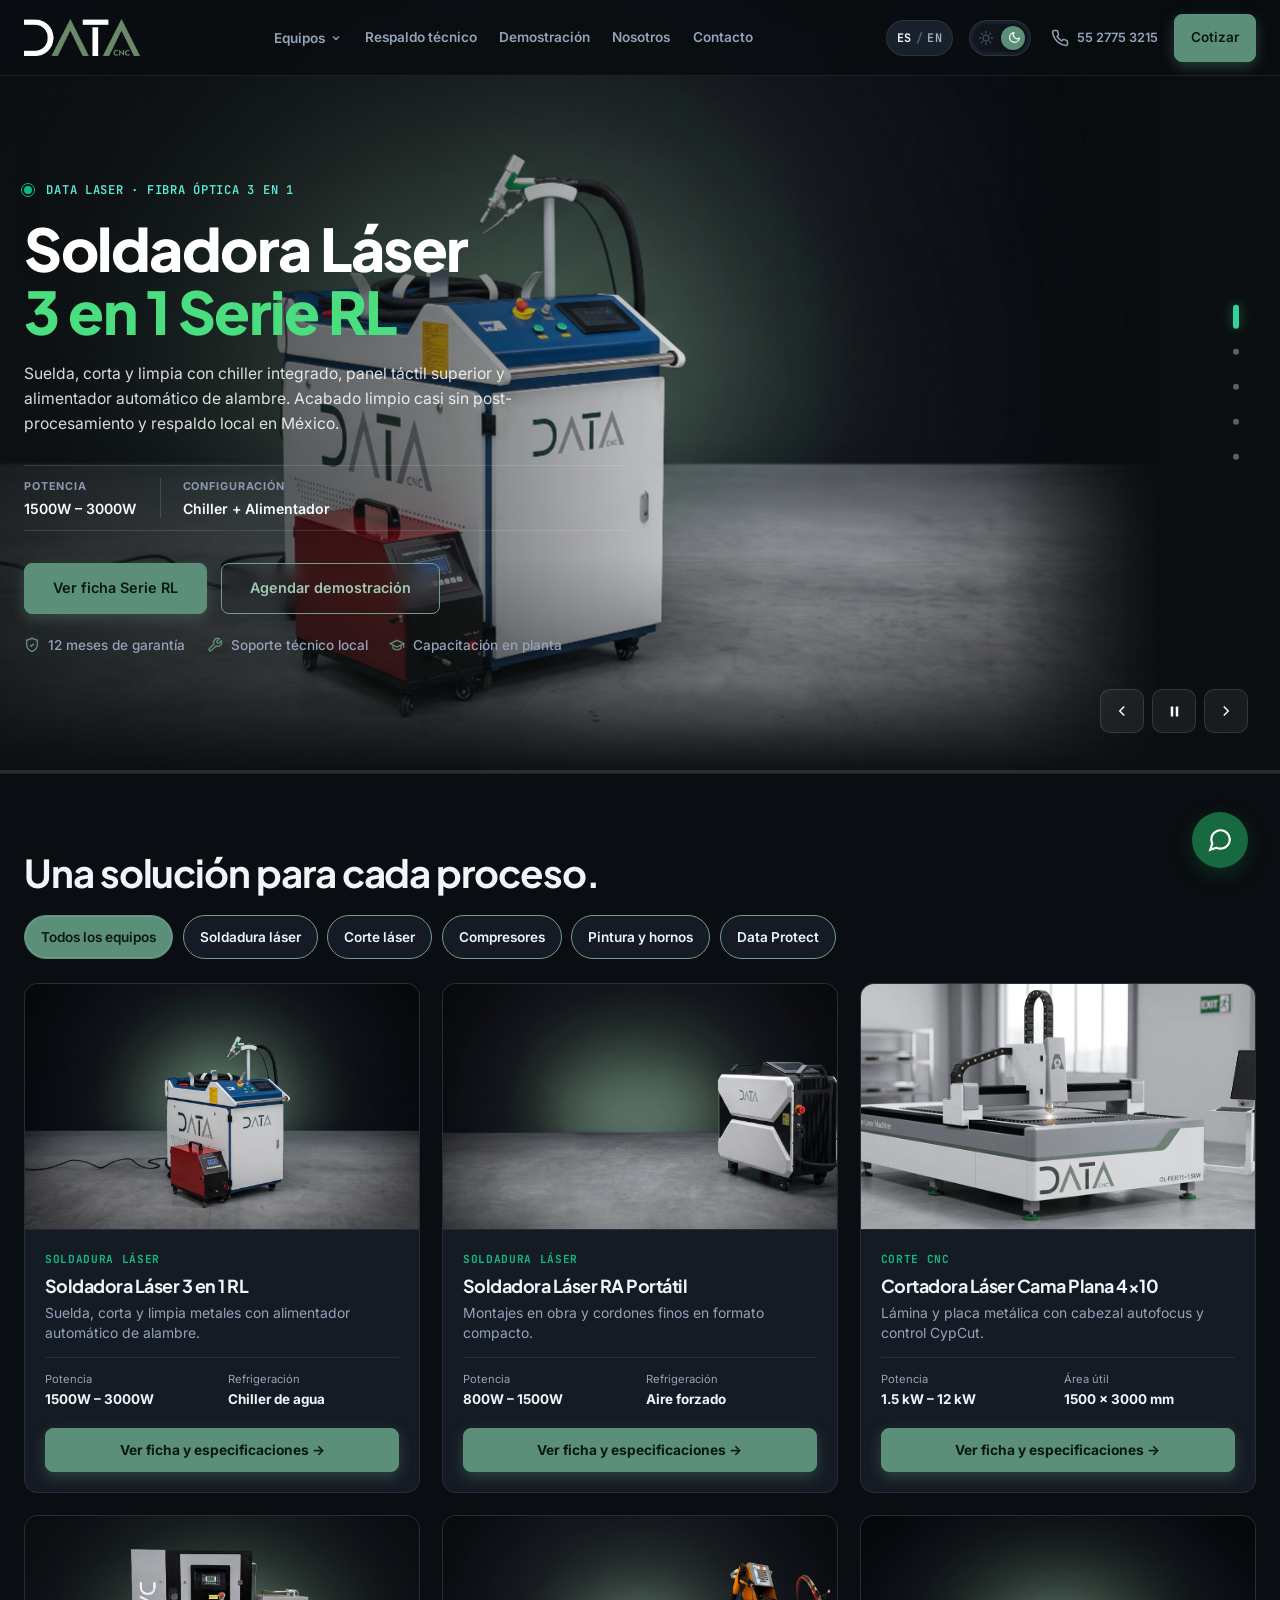
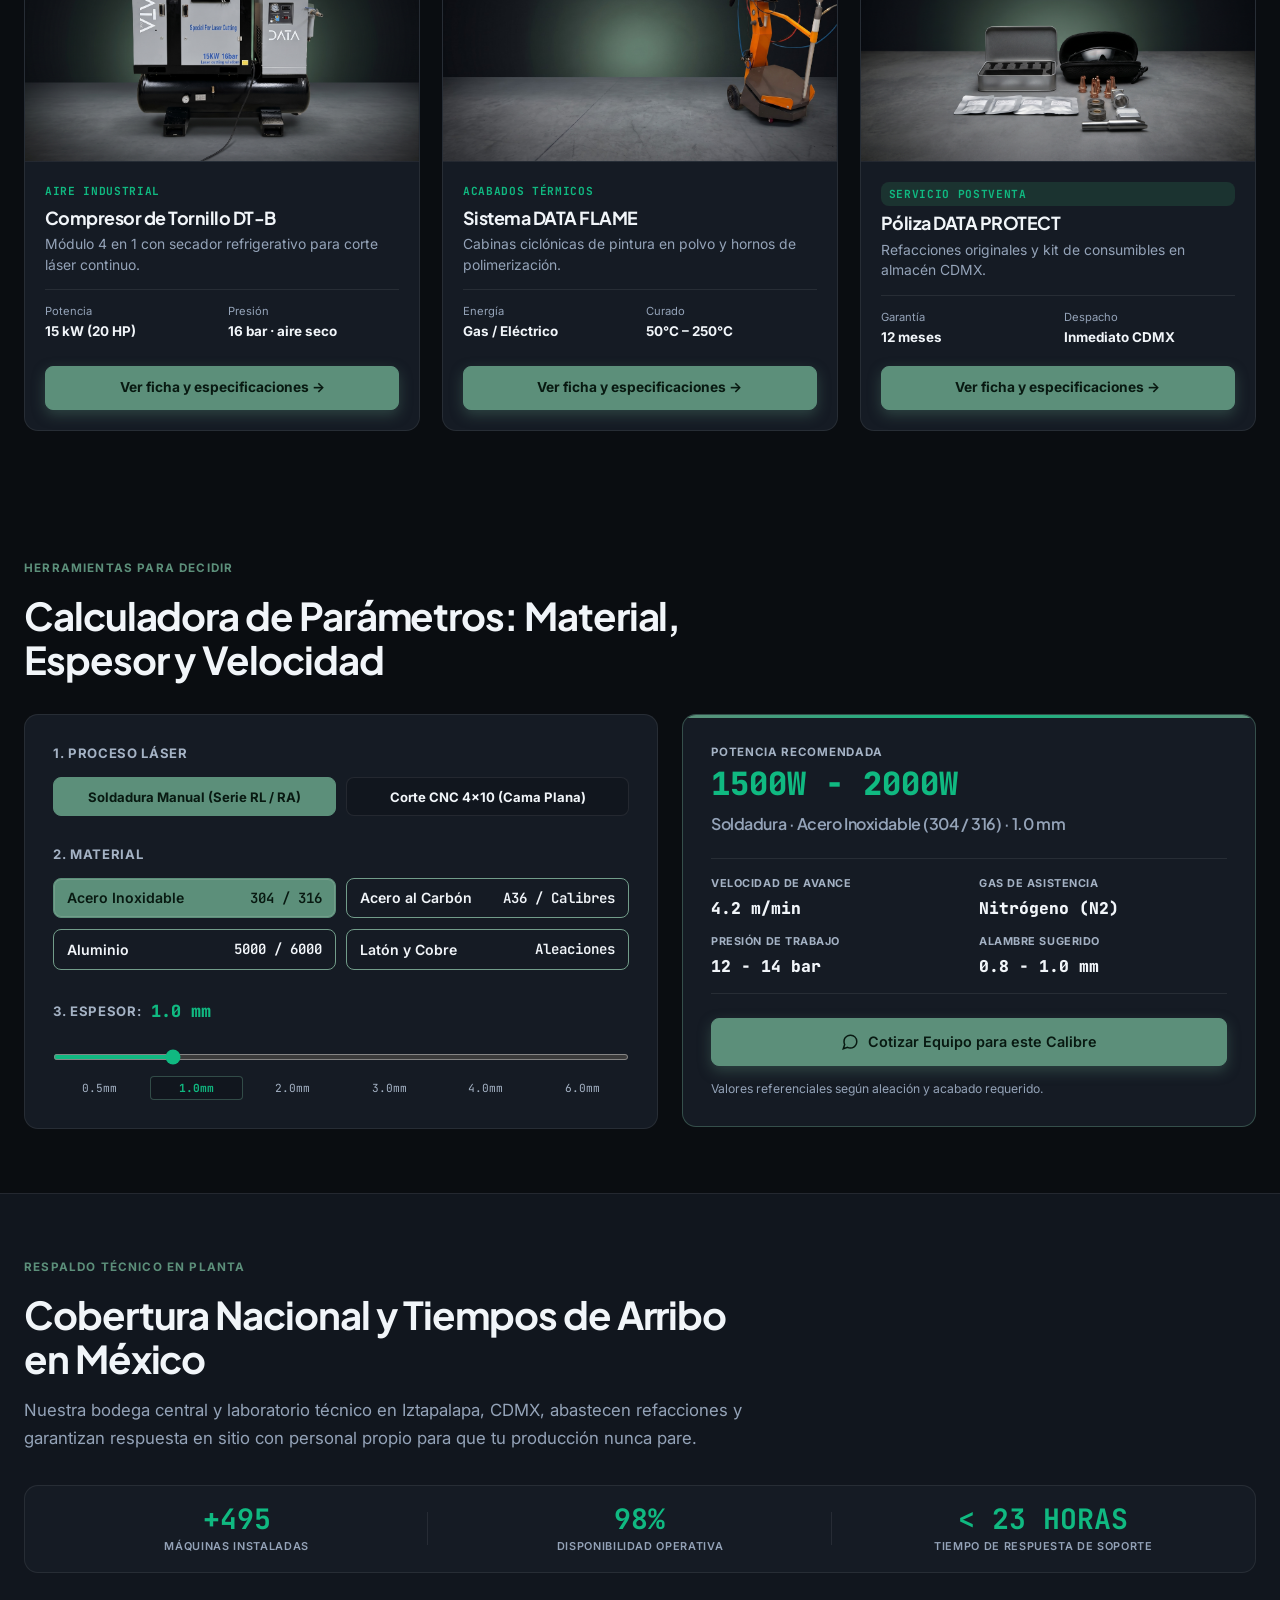
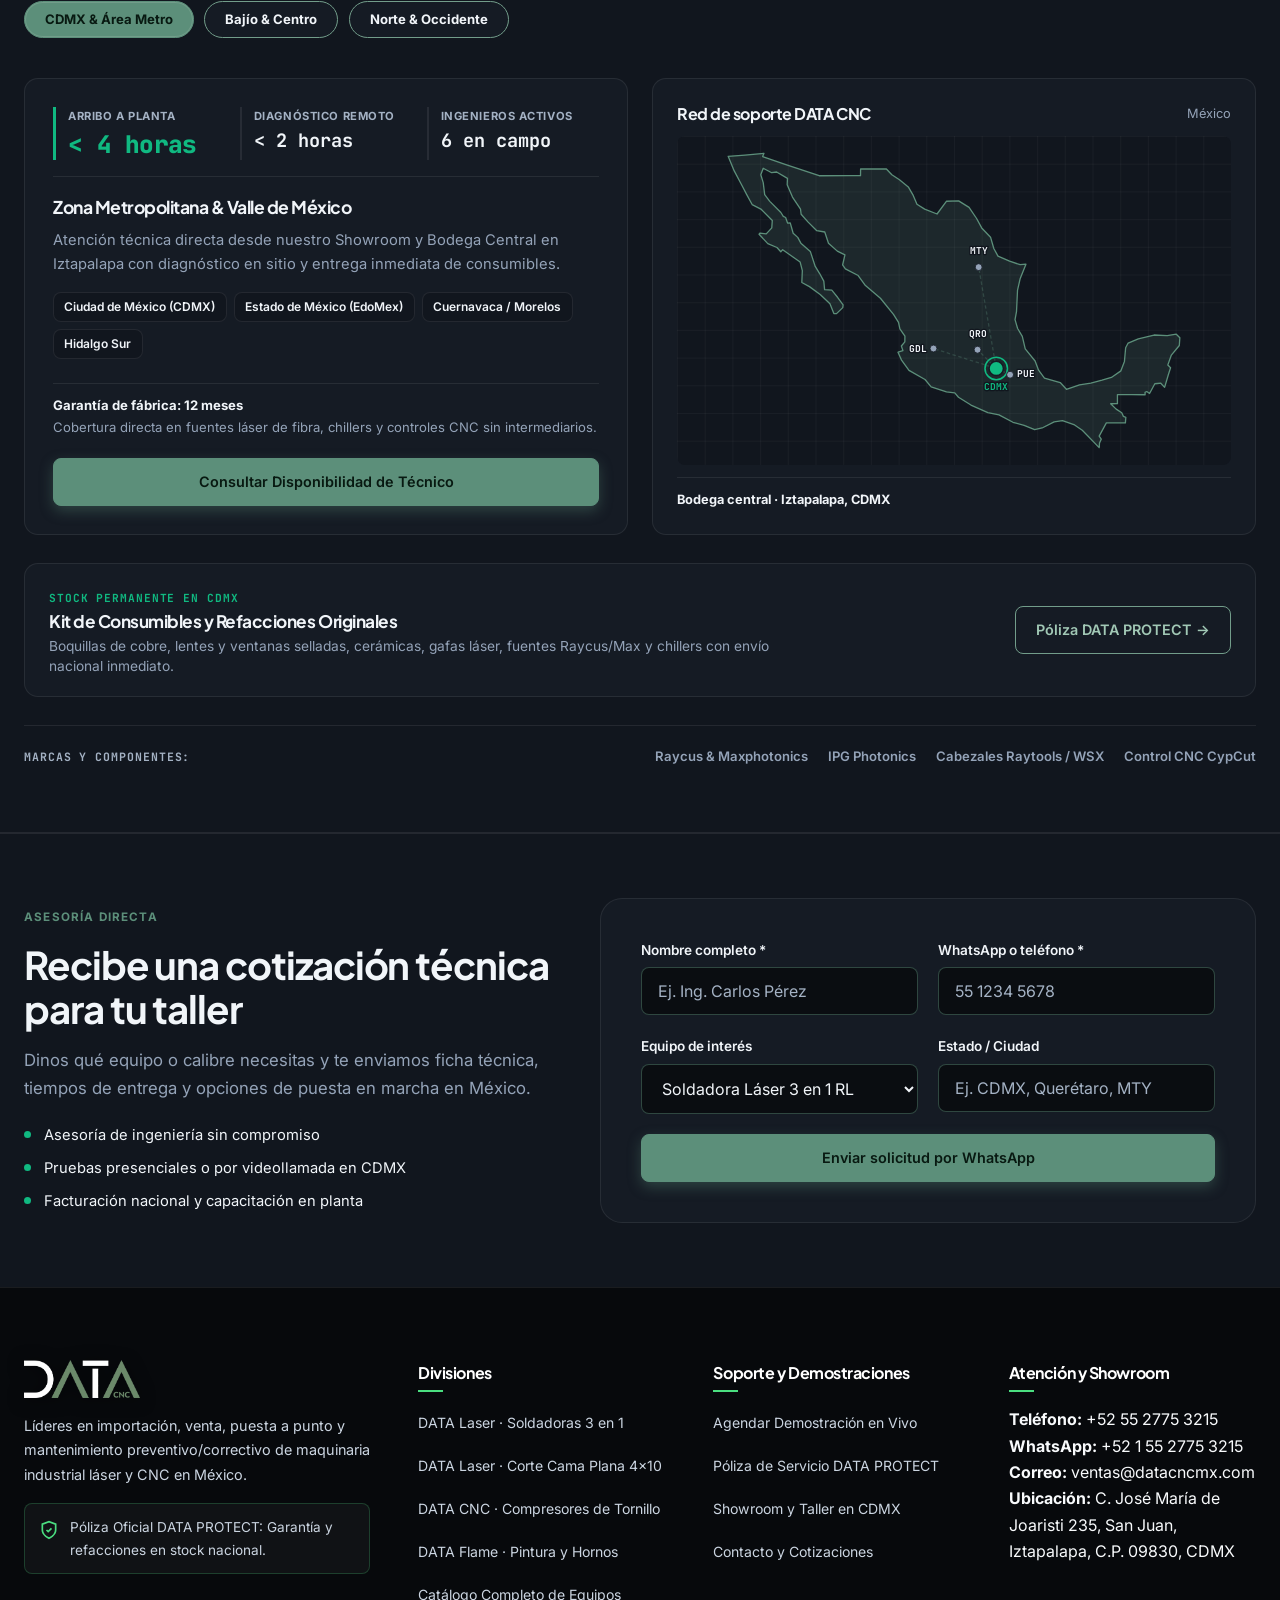
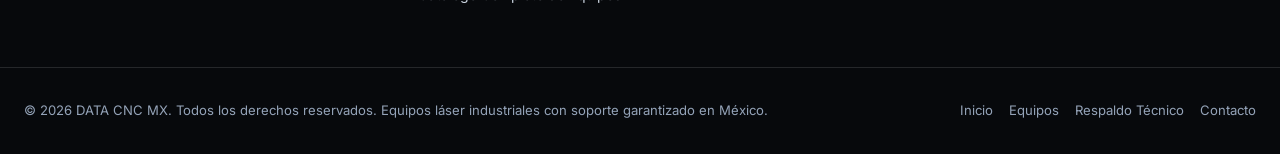
==== index.html @ d677c4ba "feat: unify 5-slide hero banner layout and styling from banner example" ====
<!DOCTYPE html>
<html lang="es-MX">

<head>
  <meta charset="UTF-8">
  <meta name="viewport" content="width=device-width, initial-scale=1.0">
  <meta http-equiv="X-UA-Compatible" content="ie=edge">

  <!-- SEO Primario -->
  <title>DATA CNC MX | Venta y Soporte de Equipos Láser CNC en México</title>
  <meta name="description"
    content="Líderes en venta y soporte técnico de soldadoras láser 3 en 1, cortadoras láser de cama plana 4x10, compresores de tornillo y cabinas de pintura electrostática en México.">
  <meta name="keywords"
    content="soldadora laser, cortadora laser cama plana, compresor de tornillo, pintura electrostatica, fibra optica cnc, data cnc mexico, iztapalapa cdmx, soporte maquinas laser">
  <meta name="author" content="DATA CNC MX">
  <meta name="theme-color" content="#284f42">

  <!-- Open Graph / Redes Sociales -->
  <meta property="og:type" content="website">
  <meta property="og:title" content="DATA CNC MX | Tecnología y Control para la Industria Metalmecánica">
  <meta property="og:description"
    content="Venta, instalación y soporte técnico de soldadoras láser de fibra, cortadoras CNC 4x10 y sistemas de aire industrial en México.">
  <meta property="og:image" content="https://datacnc.mx/Imagenes/Gemini_Generated_Image_cpzmslcpzmslcpzm.jpg">
  <meta property="og:url" content="https://datacnc.mx">

  <!-- Favicon -->
  <link rel="icon" type="image/png" href="assets/images/logo-datacnc-symbol.png">
  <link rel="apple-touch-icon" href="assets/images/logo-datacnc-symbol.png">

  <!-- Google Fonts: Plus Jakarta Sans, Inter & JetBrains Mono -->
  <link rel="preconnect" href="https://fonts.googleapis.com">
  <link rel="preconnect" href="https://fonts.gstatic.com" crossorigin>
  <link
    href="https://fonts.googleapis.com/css2?family=Inter:wght@400;500;600;700&family=JetBrains+Mono:wght@500;600;700&family=Plus+Jakarta+Sans:wght@500;600;700;800&display=swap"
    rel="stylesheet">

  <!-- Estilos CSS y Precarga LCP -->
  <link rel="preload" as="image" href="assets/images/soldadora-rl-studio.jpg" fetchpriority="high">
  <link rel="stylesheet" href="css/style.css?v=20261124-uxui-v14">
  <!-- Marcado Estructurado JSON-LD -->
  <script type="application/ld+json">
  {
    "@context": "https://schema.org",
    "@type": "LocalBusiness",
    "name": "DATA CNC MX",
    "image": "https://datacnc.mx/assets/images/logo-datacnc.png",
    "telephone": "+525527753215",
    "email": "ventas@datacncmx.com",
    "address": {
      "@type": "PostalAddress",
      "streetAddress": "C. José María de Joaristi 235, San Juan",
      "addressLocality": "Iztapalapa",
      "addressRegion": "CDMX",
      "postalCode": "09830",
      "addressCountry": "MX"
    },
    "description": "Empresa especializada en venta, mantenimiento y soporte técnico de maquinaria láser CNC para corte, soldadura y acabados industriales en México.",
    "priceRange": "$$$"
  }
  </script>
  <!-- Detección y Aplicación Inmediata de Tema e Idioma (Zero-Flash) -->
  <script>
    (function () {
      try {
        var saved = localStorage.getItem('datacnc-theme');
        var theme = saved || 'dark';
        document.documentElement.setAttribute('data-theme', theme);
        var savedLang = localStorage.getItem('datacnc-lang');
        var lang = savedLang === 'en' ? 'en' : 'es';
        document.documentElement.setAttribute('data-lang', lang);
        document.documentElement.lang = lang === 'en' ? 'en' : 'es-MX';
      } catch (e) {
        document.documentElement.setAttribute('data-theme', 'dark');
        document.documentElement.setAttribute('data-lang', 'es');
      }
    })();
  </script>
</head>

<body class="home-page">
  <a class="skip-link" href="#contenido" data-i18n="skip.link">Saltar al contenido</a>

  <!-- ==========================================================================
       Encabezado Principal y Navegación
       ========================================================================== -->
  <!-- ==========================================================================
       Encabezado Principal y Navegación (Mega-Menú Interactivo)
       ========================================================================== -->
  <!-- ==========================================================================
       Encabezado Principal y Navegación Oficial
       ========================================================================== -->
  <header class="site-header" role="banner">
    <div class="container nav-container">
      <a href="index.html" class="brand-logo" aria-label="DATA CNC MX - Ir al inicio" data-i18n-aria="nav.brandAria">
        <img src="assets/images/logo-datacnc-footer-light.png" alt="Logotipo oficial DATA CNC"
          class="header-brand-img logo-theme-dark" width="175" height="57" decoding="async">
        <img src="assets/images/logo-datacnc-header.png" alt="Logotipo oficial DATA CNC"
          class="header-brand-img logo-theme-light" width="175" height="57" decoding="async">
      </a>

      <!-- Menú de Enlaces de Escritorio y Móvil con Mega-Menú -->
      <nav id="menu-principal" class="nav-menu" aria-label="Menú principal" data-i18n-aria="nav.menuAria">
        <div class="nav-item has-dropdown">
          <button type="button" class="nav-link nav-dropdown-trigger" id="dropdown-equipos-btn" aria-haspopup="true"
            aria-expanded="false" aria-controls="equipos-mega-menu">
            <span data-i18n="nav.equipment">Equipos</span>
            <svg class="dropdown-chevron" width="12" height="12" viewBox="0 0 24 24" fill="none" stroke="currentColor"
              stroke-width="2.5">
              <polyline points="6 9 12 15 18 9"></polyline>
            </svg>
          </button>
          <div class="mega-menu" id="equipos-mega-menu" role="region" aria-label="Catálogo de equipos y divisiones" data-i18n-aria="nav.megaAria">
            <div class="container mega-menu-inner">
              <!-- Columna 1: DATA Laser -->
              <div class="mega-col">
                <div class="mega-col-header">
                  <img src="assets/images/logo-data-laser-light.png" alt="Logotipo DATA Laser"
                    class="mega-brand-logo logo-theme-dark">
                  <img src="assets/images/logo-data-laser.png" alt="Logotipo DATA Laser"
                    class="mega-brand-logo logo-theme-light">
                  <span class="mega-division-tag" data-i18n="mega.laser.tag">Fibra Óptica</span>
                </div>
                <ul class="mega-links">
                  <li>
                    <a href="soldadura-laser.html" class="mega-link-item">
                      <div class="mega-icon-box">
                        <svg width="18" height="18" viewBox="0 0 24 24" fill="none" stroke="currentColor"
                          stroke-width="2">
                          <path
                            d="M14.7 6.3a1 1 0 0 0 0 1.4l1.6 1.6a1 1 0 0 0 1.4 0l3.77-3.77a6 6 0 0 1-7.94 7.94l-6.91 6.91a2.12 2.12 0 0 1-3-3l6.91-6.91a6 6 0 0 1 7.94-7.94l-3.76 3.76z" />
                        </svg>
                      </div>
                      <div class="mega-link-text">
                        <span class="mega-title" data-i18n="mega.weld.title">Soldadoras Láser</span>
                        <span class="mega-desc" data-i18n="mega.weld.desc">3 en 1 RL (Chiller) & RA Portátil (Aire)</span>
                      </div>
                    </a>
                  </li>
                  <li>
                    <a href="corte-laser.html" class="mega-link-item">
                      <div class="mega-icon-box">
                        <svg width="18" height="18" viewBox="0 0 24 24" fill="none" stroke="currentColor"
                          stroke-width="2">
                          <rect x="3" y="3" width="18" height="18" rx="2" />
                          <path d="M3 9h18" />
                          <path d="M9 21V9" />
                          <circle cx="15" cy="15" r="2" />
                        </svg>
                      </div>
                      <div class="mega-link-text">
                        <span class="mega-title" data-i18n="mega.cut.title">Corte Láser Cama Plana</span>
                        <span class="mega-desc" data-i18n="mega.cut.desc">Mesa 4x10 (1500 x 3000 mm / 1.5 a 12 kW)</span>
                      </div>
                    </a>
                  </li>
                </ul>
              </div>

              <!-- Columna 2: DATA CNC -->
              <div class="mega-col">
                <div class="mega-col-header">
                  <img src="assets/images/logo-data-cnc-light.png" alt="Logotipo DATA CNC"
                    class="mega-brand-logo logo-theme-dark">
                  <img src="assets/images/logo-data-cnc.png" alt="Logotipo DATA CNC"
                    class="mega-brand-logo logo-theme-light">
                  <span class="mega-division-tag" data-i18n="mega.cnc.tag">Control & Potencia</span>
                </div>
                <ul class="mega-links">
                  <li>
                    <a href="compresores.html" class="mega-link-item">
                      <div class="mega-icon-box">
                        <svg width="18" height="18" viewBox="0 0 24 24" fill="none" stroke="currentColor"
                          stroke-width="2">
                          <path d="M12 2v20M17 5H9.5a3.5 3.5 0 0 0 0 7h5a3.5 3.5 0 0 1 0 7H6" />
                        </svg>
                      </div>
                      <div class="mega-link-text">
                        <span class="mega-title" data-i18n="mega.comp.title">Compresores de Tornillo</span>
                        <span class="mega-desc" data-i18n="mega.comp.desc">10 - 50 HP con secador refrigerativo 24/7</span>
                      </div>
                    </a>
                  </li>
                  <li>
                    <a href="equipos.html" class="mega-link-item">
                      <div class="mega-icon-box">
                        <svg width="18" height="18" viewBox="0 0 24 24" fill="none" stroke="currentColor"
                          stroke-width="2">
                          <rect x="2" y="3" width="20" height="14" rx="2" ry="2" />
                          <line x1="8" y1="21" x2="16" y2="21" />
                          <line x1="12" y1="17" x2="12" y2="21" />
                        </svg>
                      </div>
                      <div class="mega-link-text">
                        <span class="mega-title" data-i18n="mega.all.title">Catálogo Completo</span>
                        <span class="mega-desc" data-i18n="mega.all.desc">Explorar todas las líneas y modelos</span>
                      </div>
                    </a>
                  </li>
                </ul>
              </div>

              <!-- Columna 3: DATA Flame -->
              <div class="mega-col">
                <div class="mega-col-header">
                  <img src="assets/images/logo-data-flame-light.png" alt="Logotipo DATA Flame"
                    class="mega-brand-logo logo-theme-dark">
                  <img src="assets/images/logo-data-flame.png" alt="Logotipo DATA Flame"
                    class="mega-brand-logo logo-theme-light">
                  <span class="mega-division-tag" data-i18n="mega.flame.tag">Acabados Térmicos</span>
                </div>
                <ul class="mega-links">
                  <li>
                    <a href="data-flame.html" class="mega-link-item">
                      <div class="mega-icon-box">
                        <svg width="18" height="18" viewBox="0 0 24 24" fill="none" stroke="currentColor"
                          stroke-width="2">
                          <path
                            d="M8.5 14.5A2.5 2.5 0 0 0 11 12c0-1.38-.5-2-1-3-1.072-2.143-.224-4.054 2-6 .5 2.5 2 4.9 4 6.5 2 1.6 3 3.5 3 5.5a7 7 0 1 1-14 0c0-1.153.433-2.294 1-3a2.5 2.5 0 0 0 2.5 2.5z" />
                        </svg>
                      </div>
                      <div class="mega-link-text">
                        <span class="mega-title" data-i18n="mega.paint.title">Pintura & Hornos</span>
                        <span class="mega-desc" data-i18n="mega.paint.desc">Cabinas electrostáticas y curado 250°C</span>
                      </div>
                    </a>
                  </li>
                </ul>
              </div>

              <!-- Columna 4: Destacado / Asesoría -->
              <div class="mega-col">
                <div class="mega-featured-card">
                  <span class="badge" data-i18n="mega.featured.badge">Showroom CDMX</span>
                  <h4 data-i18n="mega.featured.title">Prueba los equipos en vivo</h4>
                  <p data-i18n="mega.featured.desc">Trae tus propios materiales a Iztapalapa y prueba soldadura, corte y acabados en tiempo real.</p>
                  <a href="demostracion.html" class="btn" data-i18n="mega.featured.cta">Agendar demostración</a>
                </div>
              </div>
            </div>
          </div>
        </div>
        <a href="respaldo-tecnico.html" class="nav-link" data-i18n="nav.support">Respaldo técnico</a>
        <a href="demostracion.html" class="nav-link" data-i18n="nav.demo">Demostración</a>
        <a href="nosotros.html" class="nav-link" data-i18n="nav.about">Nosotros</a>
        <a href="contacto.html" class="nav-link" data-i18n="nav.contact">Contacto</a>
        <a href="contacto.html" class="btn btn-primary nav-mobile-cta" data-i18n="nav.mobileCta">Cotizar equipo</a>
      </nav>

      <!-- Acciones de Cabecera -->
      <div class="nav-actions">
        <!-- Selector de Idioma (Español / Inglés) -->
        <button id="lang-toggle" class="lang-toggle-btn" type="button" aria-label="Cambiar idioma a inglés"
          title="Switch to English" aria-pressed="false">
          <span class="lang-toggle-option is-active" data-lang-option="es">ES</span>
          <span class="lang-toggle-sep" aria-hidden="true">/</span>
          <span class="lang-toggle-option" data-lang-option="en">EN</span>
        </button>
        <!-- Selector de Tema Dual (Claro / Oscuro) -->
        <button id="theme-toggle" class="theme-toggle-btn" type="button" aria-label="Cambiar a modo claro u oscuro"
          title="Cambiar tema" data-i18n-aria="nav.themeAria">
          <span class="theme-toggle-track">
            <span class="theme-toggle-icon sun-icon">
              <svg width="14" height="14" viewBox="0 0 24 24" fill="none" stroke="currentColor" stroke-width="2.2"
                stroke-linecap="round" stroke-linejoin="round">
                <circle cx="12" cy="12" r="5" />
                <line x1="12" y1="1" x2="12" y2="3" />
                <line x1="12" y1="21" x2="12" y2="23" />
                <line x1="4.22" y1="4.22" x2="5.64" y2="5.64" />
                <line x1="18.36" y1="18.36" x2="19.78" y2="19.78" />
                <line x1="1" y1="12" x2="3" y2="12" />
                <line x1="21" y1="12" x2="23" y2="12" />
                <line x1="4.22" y1="19.78" x2="5.64" y2="18.36" />
                <line x1="18.36" y1="5.64" x2="19.78" y2="4.22" />
              </svg>
            </span>
            <span class="theme-toggle-icon moon-icon">
              <svg width="13" height="13" viewBox="0 0 24 24" fill="none" stroke="currentColor" stroke-width="2.2"
                stroke-linecap="round" stroke-linejoin="round">
                <path d="M21 12.79A9 9 0 1 1 11.21 3 7 7 0 0 0 21 12.79z" />
              </svg>
            </span>
            <span class="theme-toggle-thumb"></span>
          </span>
        </button>
        <a href="tel:+525527753215" class="nav-phone" title="Llamada directa" data-i18n-title="nav.phoneTitle">
          <svg width="18" height="18" viewBox="0 0 24 24" fill="none" stroke="currentColor" stroke-width="2">
            <path
              d="M22 16.92v3a2 2 0 0 1-2.18 2 19.79 19.79 0 0 1-8.63-3.07 19.5 19.5 0 0 1-6-6 19.79 19.79 0 0 1-3.07-8.67A2 2 0 0 1 4.11 2h3a2 2 0 0 1 2 1.72 12.84 12.84 0 0 0 .7 2.81 2 2 0 0 1-.45 2.11L8.09 9.91a16 16 0 0 0 6 6l1.27-1.27a2 2 0 0 1 2.11-.45 12.84 12.84 0 0 0 2.81.7A2 2 0 0 1 22 16.92z">
            </path>
          </svg>
          <span>55 2775 3215</span>
        </a>
        <a href="contacto.html" class="btn btn-primary btn-sm" data-i18n="nav.quote">Cotizar</a>
        <button class="menu-toggle" aria-label="Abrir menú de navegación" aria-expanded="false"
          aria-controls="menu-principal" data-i18n-aria="nav.menuToggleOpen">
          <svg viewBox="0 0 24 24" fill="none" stroke="currentColor" stroke-width="2">
            <line x1="3" y1="12" x2="21" y2="12"></line>
            <line x1="3" y1="6" x2="21" y2="6"></line>
            <line x1="3" y1="18" x2="21" y2="18"></line>
          </svg>
        </button>
      </div>
    </div>
  </header>

  <main id="contenido" tabindex="-1">
    <!-- ==========================================================================
         Hero Section — Full-Bleed Immersive Banner
         ========================================================================== -->
    <section id="inicio" class="hero-showcase" role="region" aria-roledescription="carrusel"
      aria-label="Equipos destacados DATA CNC MX">
      <div class="hero-slides-layer" aria-live="polite">
        <a id="hero-stage-link" class="hero-stage-link" href="ficha-soldadora-rl.html"
          aria-label="Ver equipo: Soldadora Láser 3 en 1 Serie RL"></a>

        <figure class="hero-slide hero-slide--rl is-active" data-slide-index="0" aria-hidden="false"
          aria-label="1 de 5: Soldadora Láser Serie RL con Alimentador de Alambre">
          <img src="assets/images/soldadora-rl-studio.jpg"
            alt="Soldadora láser de fibra DATA CNC Serie RL con antorcha, panel táctil y alimentador automático de alambre"
            width="2752" height="1536" fetchpriority="high" decoding="async">
        </figure>
        <figure class="hero-slide hero-slide--centered" data-slide-index="1" aria-hidden="true"
          aria-label="2 de 5: Cortadora láser cama plana 4 por 10">
          <img src="assets/images/cortadora-4x10-head.jpg" alt="Cortadora láser de cama plana DATA CNC 4x10"
            width="1022" height="576" loading="lazy" decoding="async">
        </figure>
        <figure class="hero-slide hero-slide--right" data-slide-index="2" aria-hidden="true"
          aria-label="3 de 5: Soldadora láser Serie RA">
          <img src="assets/images/soldadora-ra-studio.jpg"
            alt="Soldadora láser portátil DATA CNC Serie RA refrigerada por aire"
            width="2752" height="1536" loading="lazy" decoding="async">
        </figure>
        <figure class="hero-slide hero-slide--centered" data-slide-index="3" aria-hidden="true"
          aria-label="4 de 5: Compresor de tornillo 15 kW 16 bar">
          <img src="assets/images/compresor-tornillo-studio.jpg"
            alt="Compresor de aire de tornillo rotativo DATA CNC 15 kW 16 bar con secador refrigerativo y tanque acumulador"
            width="2752" height="1536" loading="lazy" decoding="async">
        </figure>
        <figure class="hero-slide hero-slide--right" data-slide-index="4" aria-hidden="true"
          aria-label="5 de 5: Pintura electrostática y hornos">
          <img src="assets/images/pintura-electrostatica-studio.jpg"
            alt="Equipo de pintura electrostática DATA Flame"
            width="2752" height="1536" loading="lazy" decoding="async">
        </figure>

        <div class="hero-fullbleed-scrim" aria-hidden="true"></div>
      </div>

      <div class="container hero-showcase-shell">
        <div class="hero-showcase-copy">
          <div class="hero-eyebrow-row">
            <span class="live-radar-pulse hero-kicker-pulse" aria-hidden="true"></span>
            <span id="hero-slide-kicker" class="hero-eyebrow-kicker">DATA Laser · Fibra Óptica 3 en 1</span>
          </div>

          <h1 id="hero-slide-title" class="hero-title"><a id="hero-title-link" class="hero-title-link" href="ficha-soldadora-rl.html">Soldadora Láser<br><span>3 en 1 Serie RL</span></a></h1>

          <p id="hero-slide-desc" class="hero-description">
            Suelda, corta y limpia con chiller integrado, panel táctil superior y alimentador automático de alambre. Acabado limpio casi sin post-procesamiento y respaldo local en México.
          </p>

          <div class="hero-slide-specs hero-inline-specs" aria-label="Especificaciones del equipo" data-i18n-aria="hero.specsAria">
            <div class="hero-telemetry-item">
              <span class="hero-spec-label" data-i18n="hero.spec.power">Potencia</span>
              <strong id="hero-slide-power" class="hero-spec-value">1500W – 3000W</strong>
            </div>
            <div class="hero-telemetry-item">
              <span class="hero-spec-label" data-i18n="hero.spec.config">Configuración</span>
              <strong id="hero-slide-app" class="hero-spec-value">Chiller + Alimentador</strong>
            </div>
          </div>

          <div class="hero-buttons">
            <a id="hero-slide-cta" href="ficha-soldadora-rl.html" class="btn btn-primary">Ver ficha Serie RL</a>
            <a id="hero-slide-demo" href="demostracion.html?equipo=soldadora-rl-3en1#demo-page-form" class="btn btn-outline hero-btn-demo" data-i18n="hero.demoCta">Agendar demostración</a>
          </div>

          <div class="hero-guarantee hero-showcase-guarantee">
            <div class="guarantee-item">
              <svg width="16" height="16" viewBox="0 0 24 24" fill="none" stroke="currentColor" stroke-width="2"
                aria-hidden="true">
                <path d="M12 22s8-4 8-10V5l-8-3-8 3v7c0 6 8 10 8 10z"></path>
                <path d="m9 12 2 2 4-4"></path>
              </svg>
              <span data-i18n="hero.g1">12 meses de garantía</span>
            </div>
            <div class="guarantee-item">
              <svg width="16" height="16" viewBox="0 0 24 24" fill="none" stroke="currentColor" stroke-width="2"
                aria-hidden="true">
                <path
                  d="M14.7 6.3a1 1 0 0 0 0 1.4l1.6 1.6a1 1 0 0 0 1.4 0l3.77-3.77a6 6 0 0 1-7.94 7.94l-6.91 6.91a2.12 2.12 0 0 1-3-3l6.91-6.91a6 6 0 0 1 7.94-7.94l-3.76 3.76z">
                </path>
              </svg>
              <span data-i18n="hero.g2">Soporte técnico local</span>
            </div>
            <div class="guarantee-item">
              <svg width="16" height="16" viewBox="0 0 24 24" fill="none" stroke="currentColor" stroke-width="2"
                aria-hidden="true">
                <path d="M22 10v6M2 10l10-5 10 5-10 5z"></path>
                <path d="M6 12v5c3 3 9 3 12 0v-5"></path>
              </svg>
              <span data-i18n="hero.g3">Capacitación en planta</span>
            </div>
          </div>
        </div>
      </div>

      <div class="hero-dots-rail" role="tablist" aria-label="Elegir equipo destacado" data-i18n-aria="hero.dockAria">
        <button class="hero-dot-btn is-active" type="button" role="tab" data-slide-target="0" aria-selected="true"
          tabindex="0" aria-label="Soldadora Láser 3 en 1 Serie RL">
          <span class="hero-dot-indicator" aria-hidden="true"></span>
        </button>
        <button class="hero-dot-btn" type="button" role="tab" data-slide-target="1" aria-selected="false"
          tabindex="-1" aria-label="Cortadora Láser Cama Plana 4×10">
          <span class="hero-dot-indicator" aria-hidden="true"></span>
        </button>
        <button class="hero-dot-btn" type="button" role="tab" data-slide-target="2" aria-selected="false"
          tabindex="-1" aria-label="Soldadora Láser Serie RA (Aire)">
          <span class="hero-dot-indicator" aria-hidden="true"></span>
        </button>
        <button class="hero-dot-btn" type="button" role="tab" data-slide-target="3" aria-selected="false"
          tabindex="-1" aria-label="Compresor de Tornillo 15 kW · 16 bar">
          <span class="hero-dot-indicator" aria-hidden="true"></span>
        </button>
        <button class="hero-dot-btn" type="button" role="tab" data-slide-target="4" aria-selected="false"
          tabindex="-1" aria-label="Pintura Electrostática y Hornos DATA Flame">
          <span class="hero-dot-indicator" aria-hidden="true"></span>
        </button>
      </div>

      <div class="hero-floating-controls" role="group" aria-label="Controles del carrusel" data-i18n-aria="hero.controlsAria">
        <button id="hero-prev-btn" class="hero-ctrl-btn" type="button" aria-label="Equipo anterior" data-i18n-aria="hero.prevAria">
          <svg width="18" height="18" viewBox="0 0 24 24" fill="none" stroke="currentColor"
            stroke-width="2" aria-hidden="true">
            <path d="m15 18-6-6 6-6"></path>
          </svg>
        </button>
        <button id="hero-autoplay-btn" class="hero-ctrl-btn" type="button" aria-label="Pausar rotación automática"
          aria-pressed="false">
          <svg class="pause-icon" width="15" height="15" viewBox="0 0 24 24" fill="currentColor"
            aria-hidden="true">
            <rect x="6" y="4" width="4" height="16" rx="1"></rect>
            <rect x="14" y="4" width="4" height="16" rx="1"></rect>
          </svg>
          <svg class="play-icon" width="15" height="15" viewBox="0 0 24 24" fill="currentColor"
            aria-hidden="true" style="display:none;">
            <polygon points="5 3 19 12 5 21 5 3"></polygon>
          </svg>
        </button>
        <button id="hero-next-btn" class="hero-ctrl-btn" type="button" aria-label="Equipo siguiente" data-i18n-aria="hero.nextAria">
          <svg width="18" height="18" viewBox="0 0 24 24" fill="none" stroke="currentColor"
            stroke-width="2" aria-hidden="true">
            <path d="m9 18 6-6-6-6"></path>
          </svg>
        </button>
      </div>

      <div class="hero-autoplay-bar" aria-hidden="true">
        <span id="hero-autoplay-progress" class="hero-autoplay-progress"></span>
      </div>
    </section>

    <!-- ==========================================================================
         Catálogo de Productos y Fichas Técnicas
         ========================================================================== -->
    <section id="productos" class="section">
      <div class="container">
        <div class="section-header">
          <h2 class="section-title" data-i18n="catalog.title">Una solución para cada proceso.</h2>
        </div>

        <!-- Filtros Interactivos + Recuento -->
        <div class="catalog-toolbar">
          <div class="product-filters" role="group" aria-label="Filtrar por categoría" data-i18n-aria="catalog.filterAria">
            <button class="filter-btn active" data-filter="todos" aria-pressed="true" aria-controls="products-grid"
              data-i18n="catalog.filter.all">Todos los equipos</button>
            <button class="filter-btn" data-filter="soldadura" aria-pressed="false"
              aria-controls="products-grid" data-i18n="catalog.filter.weld">Soldadura láser</button>
            <button class="filter-btn" data-filter="corte" aria-pressed="false" aria-controls="products-grid"
              data-i18n="catalog.filter.cut">Corte láser</button>
            <button class="filter-btn" data-filter="compresores" aria-pressed="false"
              aria-controls="products-grid" data-i18n="catalog.filter.comp">Compresores</button>
            <button class="filter-btn" data-filter="pintura" aria-pressed="false" aria-controls="products-grid"
              data-i18n="catalog.filter.paint">Pintura y hornos</button>
            <button class="filter-btn" data-filter="soporte" aria-pressed="false" aria-controls="products-grid"
              data-i18n="catalog.filter.protect">Data Protect</button>
          </div>
          <p id="product-count" class="product-count tech-mono" role="status" aria-live="polite" aria-atomic="true"></p>
        </div>

        <!-- Grilla de Productos Dinámica -->
        <div id="products-grid" class="products-grid">
          <!-- Renderizado dinámico vía js/main.js -->
        </div>
      </div>
    </section>

    <!-- ==========================================================================
         Herramientas para Decidir: Calculadora Técnica de Parámetros
         ========================================================================== -->
    <section class="tech-calculator-section" id="calculadora-tecnica"
      aria-label="Calculadora interactiva de parámetros de soldadura y corte láser" data-i18n-aria="calc.aria">
      <div class="container">
        <div class="section-header">
          <span class="section-subtitle" data-i18n="calc.subtitle">Herramientas para decidir</span>
          <h2 class="section-title" data-i18n="calc.title">Calculadora de Parámetros: Material, Espesor y Velocidad</h2>
        </div>

        <div class="calc-container" id="tech-calculator">
          <!-- Controles de Selección -->
          <div class="calc-controls-card">
            <div class="calc-group">
              <span id="calc-mode-label" class="calc-label" data-i18n="calc.step1">1. Proceso Láser</span>
              <div class="calc-mode-switch" role="group" aria-labelledby="calc-mode-label">
                <button type="button" class="calc-mode-btn active" data-calc-mode="soldadura" aria-pressed="true"
                  data-i18n="calc.mode.weld">
                  Soldadura Manual (Serie RL / RA)
                </button>
                <button type="button" class="calc-mode-btn" data-calc-mode="corte" aria-pressed="false"
                  data-i18n="calc.mode.cut">
                  Corte CNC 4×10 (Cama Plana)
                </button>
              </div>
            </div>

            <div class="calc-group">
              <span id="calc-material-label" class="calc-label" data-i18n="calc.step2">2. Material</span>
              <div class="calc-chips-grid" role="group" aria-labelledby="calc-material-label">
                <button type="button" class="calc-chip-btn calc-mat-btn active" data-material="acero-inox"
                  aria-pressed="true">
                  <span data-i18n="calc.mat.inox">Acero Inoxidable</span>
                  <span class="tech-mono">304 / 316</span>
                </button>
                <button type="button" class="calc-chip-btn calc-mat-btn" data-material="acero-carbon"
                  aria-pressed="false">
                  <span data-i18n="calc.mat.carbon">Acero al Carbón</span>
                  <span class="tech-mono" data-i18n="calc.mat.carbonSub">A36 / Calibres</span>
                </button>
                <button type="button" class="calc-chip-btn calc-mat-btn" data-material="aluminio"
                  aria-pressed="false">
                  <span data-i18n="calc.mat.alu">Aluminio</span>
                  <span class="tech-mono">5000 / 6000</span>
                </button>
                <button type="button" class="calc-chip-btn calc-mat-btn" data-material="cobre-laton"
                  aria-pressed="false">
                  <span data-i18n="calc.mat.brass">Latón y Cobre</span>
                  <span class="tech-mono" data-i18n="calc.mat.brassSub">Aleaciones</span>
                </button>
              </div>
            </div>

            <div class="calc-group" style="margin-bottom:0;">
              <div class="calc-thickness-head">
                <label class="calc-label" for="calc-thickness-slider" style="margin-bottom:0;" data-i18n="calc.step3">3. Espesor:</label>
                <span id="calc-current-thickness" class="tech-mono calc-thickness-readout">1.0 mm</span>
              </div>
              <div class="calc-slider-wrap">
                <input type="range" min="0" max="5" value="1" step="1" id="calc-thickness-slider"
                  class="calc-range-slider" aria-label="Seleccionar calibre o espesor" data-i18n-aria="calc.sliderAria">
                <div class="calc-ticks tech-mono" id="calc-ticks-list" role="group" aria-label="Atajos de espesor" data-i18n-aria="calc.ticksAria">
                  <button type="button" class="calc-tick-btn" data-step="0">0.5mm</button>
                  <button type="button" class="calc-tick-btn is-active" data-step="1">1.0mm</button>
                  <button type="button" class="calc-tick-btn" data-step="2">2.0mm</button>
                  <button type="button" class="calc-tick-btn" data-step="3">3.0mm</button>
                  <button type="button" class="calc-tick-btn" data-step="4">4.0mm</button>
                  <button type="button" class="calc-tick-btn" data-step="5">6.0mm</button>
                </div>
              </div>
            </div>
          </div>

          <!-- Resultados Calculados -->
          <div class="calc-results-card">
            <div class="calc-results-header">
              <div class="calc-power-hero">
                <span class="calc-power-hero-label" data-i18n="calc.res.powerLabel">Potencia recomendada</span>
                <strong id="calc-result-power" class="calc-power-hero-value tech-mono">1500W – 2000W</strong>
              </div>
              <h3 id="calc-result-title" class="calc-results-title">Soldadura · Acero Inoxidable (304 / 316) · 1.0 mm</h3>
            </div>

            <div class="calc-specs-grid">
              <div class="calc-spec-box">
                <span id="calc-speed-label" class="spec-box-label">Velocidad de Avance</span>
                <span id="calc-result-speed" class="spec-box-val tech-mono">4.2 m/min</span>
              </div>
              <div class="calc-spec-box">
                <span class="spec-box-label" data-i18n="calc.res.gasLabel">Gas de Asistencia</span>
                <span id="calc-result-gas" class="spec-box-val tech-mono">Nitrógeno (N2)</span>
              </div>
              <div class="calc-spec-box">
                <span class="spec-box-label" data-i18n="calc.res.pressureLabel">Presión de Trabajo</span>
                <span id="calc-result-pressure" class="spec-box-val tech-mono">12–14 bar</span>
              </div>
              <div class="calc-spec-box">
                <span id="calc-extra-label" class="spec-box-label">Alambre Sugerido</span>
                <span id="calc-result-wire" class="spec-box-val tech-mono">0.8–1.0 mm</span>
              </div>
            </div>

            <a id="calc-quote-btn" href="https://wa.me/5215527753215" target="_blank" rel="noopener noreferrer"
              class="btn btn-primary btn-block">
              <svg width="18" height="18" viewBox="0 0 24 24" fill="none" stroke="currentColor" stroke-width="2"
                aria-hidden="true">
                <path
                  d="M21 11.5a8.38 8.38 0 0 1-.9 3.8 8.5 8.5 0 0 1-7.6 4.7 8.38 8.38 0 0 1-3.8-.9L3 21l1.9-5.7a8.38 8.38 0 0 1-.9-3.8 8.5 8.5 0 0 1 4.7-7.6 8.38 8.38 0 0 1 3.8-.9h.5a8.48 8.48 0 0 1 8 8v.5z" />
              </svg>
              <span data-i18n="calc.cta">Cotizar Equipo para este Calibre</span>
            </a>
            <p class="calc-disclaimer" data-i18n="calc.disclaimer">
              Valores referenciales según aleación y acabado requerido.
            </p>
          </div>
        </div>

        <!-- Comparativa "Por qué la soldadura láser reemplaza MIG y TIG" extraída de index.html: insertar en soldadura-laser.html -->
      </div>
    </section>

    <!-- ==========================================================================
         Mapa Interactivo de Cobertura y Respaldo Técnico
         ========================================================================== -->
    <section class="coverage-section" id="cobertura-nacional"
      aria-label="Cobertura de servicio técnico y refacciones en México" data-i18n-aria="cov.aria">
      <div class="container" id="coverage-map-component">
        <div class="section-header">
          <span class="section-subtitle" data-i18n="cov.subtitle">Respaldo técnico en planta</span>
          <h2 class="section-title" data-i18n="cov.title">Cobertura Nacional y Tiempos de Arribo en México</h2>
          <p class="section-desc" data-i18n="cov.desc">
            Nuestra bodega central y laboratorio técnico en Iztapalapa, CDMX, abastecen refacciones y garantizan
            respuesta en sitio con personal propio para que tu producción nunca pare.
          </p>
        </div>

        <!-- Métricas Clave de Respaldo integradas -->
        <div class="stats-section coverage-metrics-band" aria-label="Métricas de respaldo de DATA CNC" data-i18n-aria="stats.aria">
          <div class="stats-grid">
            <div class="stat-item">
              <div class="stat-number tech-mono" data-target="500" data-prefix="+">+500</div>
              <div class="stat-label" data-i18n="stats.installed">MÁQUINAS INSTALADAS</div>
            </div>
            <div class="stat-item">
              <div class="stat-number tech-mono" data-target="99" data-suffix="%">99%</div>
              <div class="stat-label" data-i18n="stats.uptime">DISPONIBILIDAD OPERATIVA</div>
            </div>
            <div class="stat-item stat-item-response">
              <div class="stat-number tech-mono" data-target="24" data-prefix="< " data-suffix=" HORAS"
                data-suffix-es=" HORAS" data-suffix-en=" HOURS">&lt; 24 HORAS</div>
              <div class="stat-label" data-i18n="stats.response">TIEMPO DE RESPUESTA DE SOPORTE</div>
            </div>
          </div>
        </div>

        <!-- Pestañas de Regiones (Único selector interactivo) -->
        <div class="region-tabs-group">
          <button type="button" class="region-tab-btn active" data-region="valle-mexico" aria-pressed="true" data-i18n="cov.tab.vm">CDMX &amp; Área Metro</button>
          <button type="button" class="region-tab-btn" data-region="bajio-centro" aria-pressed="false" data-i18n="cov.tab.bc">Bajío &amp; Centro</button>
          <button type="button" class="region-tab-btn" data-region="norte-occidente" aria-pressed="false" data-i18n="cov.tab.no">Norte &amp; Occidente</button>
        </div>

        <div class="coverage-layout">
          <!-- Tarjeta de Detalle SLA -->
          <div class="region-sla-card">
            <div class="sla-kpis-grid">
              <div class="sla-metric-block sla-metric-arrival">
                <span class="sla-metric-label" data-i18n="cov.arrivalLabel">Arribo a planta</span>
                <div class="sla-time-tag tech-mono" id="sla-time-val">&lt; 4 horas</div>
              </div>
              <div class="sla-metric-block sla-metric-remote">
                <span class="sla-metric-label" data-i18n="cov.remoteLabel">Diagnóstico remoto</span>
                <div class="sla-remote-tag tech-mono" id="sla-remote-val">&lt; 2 horas</div>
              </div>
              <div class="sla-metric-block sla-metric-engineers">
                <span class="sla-metric-label" data-i18n="cov.engineersLabel">Ingenieros activos</span>
                <div class="sla-remote-tag tech-mono" id="sla-engineers-val">6 en campo</div>
              </div>
            </div>

            <h3 id="sla-region-title" class="sla-region-title">Zona Metropolitana &amp; Valle de México</h3>
            <p id="sla-region-desc" class="sla-region-desc">
              Atención técnica directa desde nuestro Showroom y Bodega Central en Iztapalapa con diagnóstico en sitio y entrega inmediata de consumibles.
            </p>

            <ul class="sla-states-list" id="sla-states-container">
              <li class="sla-state-pill">Ciudad de México (CDMX)</li>
              <li class="sla-state-pill">Estado de México (EdoMex)</li>
              <li class="sla-state-pill">Cuernavaca / Morelos</li>
              <li class="sla-state-pill">Hidalgo Sur</li>
            </ul>

            <div class="sla-warranty-note">
              <strong data-i18n="cov.warranty.title">Garantía de fábrica: 12 meses</strong>
              <span data-i18n="cov.warranty.desc">Cobertura directa en fuentes láser de fibra, chillers y controles CNC sin intermediarios.</span>
            </div>

            <a id="sla-quote-btn" href="https://wa.me/5215527753215" target="_blank" rel="noopener noreferrer"
              class="btn btn-primary btn-block" data-i18n="cov.cta">
              Consultar Disponibilidad de Técnico
            </a>
          </div>

          <!-- Mapa Visual Esquemático de Apoyo (100% ancho) -->
          <div class="coverage-map-visual">
            <div class="coverage-map-heading">
              <h3 data-i18n="cov.map.title">Red de soporte DATA CNC</h3><span class="coverage-map-kicker" data-i18n="cov.map.country">México</span>
            </div>
            <!-- Geography: Natural Earth 1:110m, public domain. Source: https://github.com/nvkelso/natural-earth-vector/blob/master/geojson/ne_110m_admin_0_countries.geojson -->
            <div class="coverage-map-body"><svg class="map-svg-canvas" viewBox="0 0 640 380" role="group"
                aria-label="Mapa de México con nodos seleccionables por región: CDMX, Querétaro, Puebla, Guadalajara y Monterrey"
                xmlns="http://www.w3.org/2000/svg">
                <defs>
                  <pattern id="map-tech-grid" width="32" height="32" patternUnits="userSpaceOnUse">
                    <path d="M 32 0 L 0 0 0 32" fill="none" stroke="currentColor" stroke-width="0.6" opacity="0.14" />
                  </pattern>
                </defs>
                <rect width="640" height="380" fill="url(#map-tech-grid)" class="coverage-map-grid-rect" />
                <path class="coverage-country-shape"
                  d="M59.1,23.5 L78.6,22.0 L100.5,20.0 L98.9,23.7 L124.9,32.7 L164.2,45.9 L198.4,45.8 L212.0,45.8 L212.1,38.1 L241.9,38.1 L248.2,44.7 L257.0,50.6 L267.2,58.8 L272.9,68.6 L277.2,78.9 L286.1,84.5 L300.4,90.1 L311.2,75.4 L325.3,75.0 L337.4,82.5 L346.1,95.3 L352.0,106.2 L362.2,116.9 L366.0,130.0 L370.8,138.8 L384.2,144.6 L396.4,148.7 L403.1,148.1 L396.5,164.5 L393.4,178.0 L392.2,203.0 L390.5,212.2 L393.5,222.4 L398.9,231.5 L402.3,246.0 L413.7,259.9 L417.7,270.6 L424.5,279.8 L442.7,284.8 L449.9,292.6 L465.0,287.4 L478.1,285.5 L491.0,282.1 L501.8,278.9 L512.8,271.3 L516.9,260.4 L518.3,244.6 L521.2,239.2 L532.9,234.3 L551.1,229.9 L566.3,230.6 L576.8,229.0 L580.9,233.0 L580.3,242.0 L571.1,253.1 L567.0,264.5 L570.2,267.7 L567.6,275.8 L563.3,290.4 L558.9,285.6 L555.3,285.9 L552.0,286.2 L545.9,297.5 L542.7,295.2 L540.7,296.1 L540.8,298.9 L524.9,298.7 L508.8,298.7 L508.8,309.2 L501.0,309.3 L507.4,315.5 L513.8,319.8 L515.7,323.9 L518.5,325.0 L518.0,331.4 L496.0,331.4 L487.7,346.7 L490.1,350.2 L488.1,354.6 L487.7,360.0 L468.2,339.9 L459.3,333.8 L445.3,328.9 L435.7,330.3 L421.8,337.3 L413.2,339.2 L401.0,334.2 L388.1,330.7 L372.0,322.1 L359.1,319.5 L339.6,310.8 L325.2,301.8 L320.9,296.8 L311.3,295.7 L293.6,289.8 L286.5,281.3 L268.0,270.7 L259.4,258.9 L255.3,249.8 L261.0,247.9 L259.2,242.6 L263.2,237.8 L263.3,231.3 L257.5,222.9 L255.9,215.4 L250.1,206.0 L235.0,187.4 L217.7,172.8 L209.3,161.2 L194.5,153.5 L191.3,149.0 L194.0,137.4 L185.2,133.0 L175.0,123.9 L170.7,110.9 L161.5,109.4 L151.5,99.5 L143.4,90.4 L142.7,84.6 L133.4,70.5 L127.3,56.2 L127.6,49.0 L115.1,41.6 L109.4,42.4 L99.6,37.2 L96.8,44.8 L99.6,53.8 L101.3,67.8 L107.2,75.5 L120.0,88.4 L122.8,92.8 L125.5,94.2 L127.7,100.6 L130.8,100.3 L134.2,112.4 L139.5,117.1 L143.1,123.8 L154.0,133.3 L159.7,150.7 L164.8,158.9 L169.6,167.6 L170.5,177.5 L178.8,178.1 L185.7,186.6 L191.9,195.0 L191.5,198.3 L184.3,205.2 L181.2,205.1 L176.7,193.7 L165.4,183.1 L153.0,174.0 L144.2,169.3 L144.8,155.6 L142.2,145.5 L134.0,139.7 L122.1,131.3 L119.9,133.7 L115.5,128.8 L104.9,124.3 L94.8,113.5 L96.0,112.1 L103.1,113.1 L109.5,106.1 L110.1,97.7 L96.9,84.4 L86.8,79.2 L80.4,67.5 L74.0,55.2 L66.1,40.3 L59.1,23.5 Z" />
                <path class="coverage-map-route" data-map-region="bajio-centro" d="M368.8,268.5 L347.2,246.9" />
                <path class="coverage-map-route" data-map-region="bajio-centro" d="M368.8,268.5 L384.8,275.8" />
                <path class="coverage-map-route" data-map-region="norte-occidente" d="M368.8,268.5 L296.3,245.5" />
                <path class="coverage-map-route" data-map-region="norte-occidente" d="M368.8,268.5 L348.5,151.5" />
                <g class="coverage-map-city is-active" data-map-region="valle-mexico" data-map-city="cdmx" role="button"
                  tabindex="0" aria-label="Seleccionar CDMX · Sede" aria-pressed="true">
                  <title>CDMX · Sede</title>
                  <circle class="coverage-map-hit" cx="368.8" cy="268.5" r="10" />
                  <circle class="coverage-map-selection-ring" cx="368.8" cy="268.5" r="13" />
                  <circle class="coverage-map-dot" cx="368.8" cy="268.5" r="5" />
                  <text class="coverage-map-city-tag" x="368.8" y="294">CDMX</text>
                </g>
                <g class="coverage-map-city" data-map-region="bajio-centro" data-map-city="queretaro" role="button"
                  tabindex="0" aria-label="Seleccionar Querétaro" aria-pressed="false">
                  <title>Querétaro</title>
                  <circle class="coverage-map-hit" cx="347.2" cy="246.9" r="10" />
                  <circle class="coverage-map-selection-ring" cx="347.2" cy="246.9" r="13" />
                  <circle class="coverage-map-dot" cx="347.2" cy="246.9" r="4" />
                  <text class="coverage-map-city-tag" x="347.2" y="232">QRO</text>
                </g>
                <g class="coverage-map-city" data-map-region="bajio-centro" data-map-city="puebla" role="button"
                  tabindex="0" aria-label="Seleccionar Puebla" aria-pressed="false">
                  <title>Puebla</title>
                  <circle class="coverage-map-hit" cx="384.8" cy="275.8" r="10" />
                  <circle class="coverage-map-selection-ring" cx="384.8" cy="275.8" r="13" />
                  <circle class="coverage-map-dot" cx="384.8" cy="275.8" r="4" />
                  <text class="coverage-map-city-tag" x="403" y="279">PUE</text>
                </g>
                <g class="coverage-map-city" data-map-region="norte-occidente" data-map-city="guadalajara" role="button"
                  tabindex="0" aria-label="Seleccionar Guadalajara" aria-pressed="false">
                  <title>Guadalajara</title>
                  <circle class="coverage-map-hit" cx="296.3" cy="245.5" r="10" />
                  <circle class="coverage-map-selection-ring" cx="296.3" cy="245.5" r="13" />
                  <circle class="coverage-map-dot" cx="296.3" cy="245.5" r="4" />
                  <text class="coverage-map-city-tag" x="278" y="249">GDL</text>
                </g>
                <g class="coverage-map-city" data-map-region="norte-occidente" data-map-city="monterrey" role="button"
                  tabindex="0" aria-label="Seleccionar Monterrey" aria-pressed="false">
                  <title>Monterrey</title>
                  <circle class="coverage-map-hit" cx="348.5" cy="151.5" r="10" />
                  <circle class="coverage-map-selection-ring" cx="348.5" cy="151.5" r="13" />
                  <circle class="coverage-map-dot" cx="348.5" cy="151.5" r="4" />
                  <text class="coverage-map-city-tag" x="348.5" y="136">MTY</text>
                </g>
              </svg>
            </div>
            <div class="coverage-stock-note"><strong data-i18n="cov.stock.title">Bodega central · Iztapalapa, CDMX</strong></div>
          </div>
        </div>

        <!-- Banner horizontal compacto: Kit de Consumibles y Refacciones Originales -->
        <div class="consumables-banner">
          <div class="consumables-banner-copy">
            <span class="consumables-banner-kicker tech-mono" data-i18n="cons.subtitle">Stock permanente en CDMX</span>
            <h3 data-i18n="cons.title">Kit de Consumibles y Refacciones Originales</h3>
            <p data-i18n="cons.bannerDesc">Boquillas de cobre, lentes y ventanas selladas, cerámicas, gafas láser, fuentes Raycus/Max y chillers con envío nacional inmediato.</p>
          </div>
          <a href="respaldo-tecnico.html" class="btn btn-outline consumables-banner-cta" data-i18n="cons.cta">Póliza DATA PROTECT &rarr;</a>
        </div>

        <!-- Ecosistema de marcas y componentes integrado en respaldo técnico -->
        <div class="partners-strip coverage-partners-strip" aria-label="Marcas y componentes integrados" data-i18n-aria="partners.aria">
          <span class="partners-label tech-mono" data-i18n="partners.label">Marcas y componentes:</span>
          <ul class="partners-list">
            <li>Raycus &amp; Maxphotonics</li>
            <li>IPG Photonics</li>
            <li data-i18n="partners.heads">Cabezales Raytools / WSX</li>
            <li data-i18n="partners.ctrl">Control CNC CypCut</li>
          </ul>
        </div>
      </div>
    </section>

    <!-- ==========================================================================
         Cotización Rápida en Línea (Cierre Comercial Principal)
         ========================================================================== -->
    <section class="section quick-quote-section" id="cotizacion-rapida" aria-label="Solicitud rápida de cotización" data-i18n-aria="qq.aria">
      <div class="container">
        <div class="quick-quote-shell">
          <div class="quick-quote-info">
            <span class="section-subtitle" data-i18n="qq.subtitle">Asesoría directa</span>
            <h2 class="section-title" data-i18n="qq.title">Recibe una cotización técnica para tu taller</h2>
            <p class="section-desc" data-i18n="qq.desc">
              Dinos qué equipo o calibre necesitas y te enviamos ficha técnica, tiempos de entrega y opciones de puesta en marcha en México.
            </p>
            <ul class="quick-quote-bullets">
              <li data-i18n="qq.b1">Asesoría de ingeniería sin compromiso</li>
              <li data-i18n="qq.b2">Pruebas presenciales o por videollamada en CDMX</li>
              <li data-i18n="qq.b3">Facturación nacional y capacitación en planta</li>
            </ul>
          </div>

          <form id="quick-quote-form" class="contact-form-card quick-quote-form" novalidate>
            <div class="form-grid">
              <div class="form-group">
                <label class="form-label" for="qq-name" data-i18n="qq.form.nameLabel">Nombre completo *</label>
                <input class="form-input" type="text" id="qq-name" name="name" required placeholder="Ej. Ing. Carlos Pérez" data-i18n-placeholder="qq.form.namePh">
              </div>
              <div class="form-group">
                <label class="form-label" for="qq-phone" data-i18n="qq.form.phoneLabel">WhatsApp o teléfono *</label>
                <input class="form-input" type="tel" id="qq-phone" name="phone" required placeholder="55 1234 5678">
              </div>
              <div class="form-group">
                <label class="form-label" for="qq-machine" data-i18n="qq.form.machineLabel">Equipo de interés</label>
                <select class="form-select" id="qq-machine" name="machine">
                  <option value="Soldadora Láser 3 en 1 RL (1500W - 3000W)" data-i18n="qq.opt.rl">Soldadora Láser 3 en 1 RL</option>
                  <option value="Cortadora Láser Cama Plana 4x10 (1.5 kW - 12 kW)" data-i18n="qq.opt.cut">Cortadora Láser Cama Plana 4×10</option>
                  <option value="Soldadora Láser RA Portátil (Aire)" data-i18n="qq.opt.ra">Soldadora Láser RA Portátil</option>
                  <option value="Compresor de Tornillo 15 kW / 16 bar" data-i18n="qq.opt.comp">Compresor de Tornillo 15 kW · 16 bar</option>
                  <option value="Sistema DATA FLAME Pintura y Hornos" data-i18n="qq.opt.flame">Pintura Electrostática y Hornos</option>
                  <option value="Kit de Consumibles y Póliza DATA PROTECT" data-i18n="qq.opt.protect">Kit de Consumibles / DATA PROTECT</option>
                </select>
              </div>
              <div class="form-group">
                <label class="form-label" for="qq-state" data-i18n="qq.form.stateLabel">Estado / Ciudad</label>
                <input class="form-input" type="text" id="qq-state" name="state" placeholder="Ej. CDMX, Querétaro, MTY" data-i18n-placeholder="qq.form.statePh">
              </div>
            </div>
            <button type="submit" class="btn btn-primary btn-block" style="margin-top:1.25rem;" data-i18n="qq.form.submit">
              Enviar solicitud por WhatsApp
            </button>
          </form>
        </div>
      </div>
    </section>
  </main>

  <!-- ==========================================================================
       Pie de Página Oficial
       ========================================================================== -->
  <footer class="site-footer" role="contentinfo">
    <div class="container footer-grid">
      <div class="footer-col brand-col">
        <a href="index.html" class="brand-logo" aria-label="DATA CNC MX">
          <img src="assets/images/logo-datacnc-footer-light.png" alt="Logotipo oficial DATA CNC MX"
            class="footer-brand-img" width="185" height="42" loading="lazy" decoding="async">
        </a>
        <p class="footer-text" data-i18n="footer.desc">
          Líderes en importación, venta, puesta a punto y mantenimiento preventivo/correctivo de maquinaria industrial
          láser y CNC en México.
        </p>
        <div class="footer-cert">
          <svg width="20" height="20" viewBox="0 0 24 24" fill="none" stroke="currentColor" stroke-width="2"
            aria-hidden="true">
            <path d="M12 22s8-4 8-10V5l-8-3-8 3v7c0 6 8 10 8 10z"></path>
            <path d="m9 12 2 2 4-4"></path>
          </svg>
          <span data-i18n="footer.cert">Póliza Oficial DATA PROTECT: Garantía y refacciones en stock nacional.</span>
        </div>
      </div>

      <div class="footer-col">
        <h4 class="footer-heading" data-i18n="footer.col1">Divisiones</h4>
        <ul class="footer-links">
          <li><a href="soldadura-laser.html" data-i18n="footer.col1.l1">DATA Laser · Soldadoras 3 en 1</a></li>
          <li><a href="corte-laser.html" data-i18n="footer.col1.l2">DATA Laser · Corte Cama Plana 4x10</a></li>
          <li><a href="compresores.html" data-i18n="footer.col1.l3">DATA CNC · Compresores de Tornillo</a></li>
          <li><a href="data-flame.html" data-i18n="footer.col1.l4">DATA Flame · Pintura y Hornos</a></li>
          <li><a href="equipos.html" data-i18n="footer.col1.l5">Catálogo Completo de Equipos</a></li>
        </ul>
      </div>

      <div class="footer-col">
        <h4 class="footer-heading" data-i18n="footer.col2">Soporte y Demostraciones</h4>
        <ul class="footer-links">
          <li><a href="demostracion.html" data-i18n="footer.col2.l1">Agendar Demostración en Vivo</a></li>
          <li><a href="respaldo-tecnico.html" data-i18n="footer.col2.l2">Póliza de Servicio DATA PROTECT</a></li>
          <li><a href="nosotros.html" data-i18n="footer.col2.l3">Showroom y Taller en CDMX</a></li>
          <li><a href="contacto.html" data-i18n="footer.col2.l4">Contacto y Cotizaciones</a></li>
        </ul>
      </div>

      <div class="footer-col">
        <h4 class="footer-heading" data-i18n="footer.col3">Atención y Showroom</h4>
        <p class="footer-contact-line" data-i18n-html="footer.phone"><strong>Teléfono:</strong> <a href="tel:+525527753215">+52 55 2775 3215</a></p>
        <p class="footer-contact-line"><strong>WhatsApp:</strong> <a href="https://wa.me/5215527753215" target="_blank"
            rel="noopener">+52 1 55 2775 3215</a></p>
        <p class="footer-contact-line" data-i18n-html="footer.email"><strong>Correo:</strong> <a
            href="mailto:ventas@datacncmx.com">ventas@datacncmx.com</a></p>
        <p class="footer-contact-line" data-i18n-html="footer.address"><strong>Ubicación:</strong> C. José María de Joaristi 235, San Juan, Iztapalapa,
          C.P. 09830, CDMX</p>
      </div>
    </div>

    <div class="container footer-bottom">
      <p data-i18n="footer.copy">&copy; 2026 DATA CNC MX. Todos los derechos reservados. Equipos láser industriales con soporte garantizado en
        México.</p>
      <div class="footer-bottom-links">
        <a href="index.html" data-i18n="footer.b1">Inicio</a>
        <a href="equipos.html" data-i18n="footer.b2">Equipos</a>
        <a href="respaldo-tecnico.html" data-i18n="footer.b3">Respaldo Técnico</a>
        <a href="contacto.html" data-i18n="footer.b4">Contacto</a>
      </div>
    </div>
  </footer>

  <!-- Botón Flotante Oficial de WhatsApp -->
  <a href="https://wa.me/5215527753215?text=Hola%20DATA%20CNC%20MX,%20me%20gustar%C3%ADa%20recibir%20asesor%C3%ADa%20personalizada."
    class="floating-whatsapp" target="_blank" rel="noopener" aria-label="Contactar a DATA CNC MX por WhatsApp" data-i18n-aria="wa.aria">
    <span class="whatsapp-tooltip" aria-hidden="true" data-i18n="wa.tooltip">Asesoría por WhatsApp</span>
    <span class="whatsapp-btn-round" aria-hidden="true">
      <svg width="26" height="26" viewBox="0 0 24 24" fill="none" stroke="currentColor" stroke-width="2">
        <path
          d="M21 11.5a8.38 8.38 0 0 1-.9 3.8 8.5 8.5 0 0 1-7.6 4.7 8.38 8.38 0 0 1-3.8-.9L3 21l1.9-5.7a8.38 8.38 0 0 1-.9-3.8 8.5 8.5 0 0 1 4.7-7.6 8.38 8.38 0 0 1 3.8-.9h.5a8.48 8.48 0 0 1 8 8v.5z">
        </path>
      </svg>
    </span>
  </a>

  <!-- Modal Lightbox para Vista Ampliada (Zoom) -->
  <div id="lightbox-modal" class="lightbox-modal" role="dialog" aria-modal="true" aria-hidden="true"
    aria-label="Visualizador de imagen en alta resolución" data-i18n-aria="lightbox.aria">
    <div class="lightbox-content">
      <button class="lightbox-close-btn" id="lightbox-close-btn" aria-label="Cerrar vista ampliada" data-i18n-aria="lightbox.closeAria">
        <svg width="20" height="20" viewBox="0 0 24 24" fill="none" stroke="currentColor" stroke-width="2.5">
          <line x1="18" y1="6" x2="6" y2="18"></line>
          <line x1="6" y1="6" x2="18" y2="18"></line>
        </svg>
      </button>
      <img id="lightbox-img" src="" alt="Imagen ampliada">
    </div>
  </div>

  <script defer src="js/main.js?v=20261124-uxui-v14"></script>
</body>

</html>
---- css/style.css ----
/* ==========================================================================
   DATA CNC MX - Hoja de Estilos Principal (v2.0)
   Sistema Dual de Superficies: Modo Oscuro (Dark Precision) & Modo Claro (Swiss)
   ========================================================================== */

:root,
[data-theme="dark"] {
  /* Lienzos y Superficies - Dark Precision */
  --bg-primary: #0a0d11;          /* Lienzo principal carbono mate */
  --bg-secondary: #11161e;        /* Superficie secundaria / bandas */
  --bg-card: #151b24;             /* Tarjetas elevadas */
  --bg-card-hover: #1c2430;       /* Hover en tarjetas */
  --bg-surface-elevated: #18202b; /* Mega-menú, modales, barras flotantes */
  --bg-glass: rgba(13, 18, 25, 0.85);
  --bg-header: rgba(10, 13, 17, 0.88);
  --bg-deep: #06080b;             /* Fondos extra profundos */
  --bg-sage: rgba(92, 138, 119, 0.16);

  /* Identidad y Acentos Tecnológicos - Verde Salvia y Láser */
  --brand: #5c8f7a;               /* Verde Salvia luminoso corporativo */
  --brand-hover: #72a691;
  --brand-glow: rgba(92, 143, 122, 0.35);
  --brand-laser: #10b981;         /* Verde láser esmeralda neón */
  --brand-laser-glow: rgba(16, 185, 129, 0.45);
  --support: #77a18f;
  --support-glow: rgba(119, 161, 143, 0.22);
  --accent-green: #22c55e;

  /* Tipografía y Contraste */
  --text-main: #f1f5f9;           /* Blanco tiza de alta legibilidad */
  --text-muted: #94a3b8;          /* Gris técnico para descripciones */
  --text-dim: #64748b;            /* Texto atenuado para labels */
  --text-on-dark: #f8fafc;
  --text-muted-on-dark: #cbd5e1;
  --text-mono: #86efac;           /* Verde fosfórico para telemetría */

  /* Bordes de Precisión (Hairline 1px) */
  --border-subtle: rgba(255, 255, 255, 0.08);
  --border-card: rgba(255, 255, 255, 0.07);
  --border-accent: rgba(92, 143, 122, 0.45);
  --border-laser: rgba(16, 185, 129, 0.55);

  /* Sombras Atmosféricas */
  --shadow-card: 0 18px 42px -16px rgba(0, 0, 0, 0.7);
  --shadow-glow: 0 0 35px var(--brand-glow);
  --shadow-laser: 0 0 25px var(--brand-laser-glow);

  /* Fondos Especiales */
  --hero-bg: radial-gradient(circle at 80% 20%, rgba(92, 143, 122, 0.14) 0%, transparent 60%), linear-gradient(180deg, #0a0d11 0%, #11161e 100%);
  --footer-bg: #07090c;
  --footer-border: rgba(255, 255, 255, 0.08);

  /* Tipografía de Rigor Industrial */
  --font-heading: 'Plus Jakarta Sans', -apple-system, BlinkMacSystemFont, "Segoe UI", sans-serif;
  --font-body: 'Inter', -apple-system, BlinkMacSystemFont, "Segoe UI", Roboto, sans-serif;
  --font-mono: 'JetBrains Mono', 'SF Mono', Consolas, monospace;

  --radius-sm: 8px;
  --radius-md: 14px;
  --radius-lg: 22px;
  --radius-full: 9999px;

  --transition-fast: 0.2s cubic-bezier(0.16, 1, 0.3, 1);
  --transition-normal: 0.3s cubic-bezier(0.16, 1, 0.3, 1);
  --transition-theme: background 0.3s ease, color 0.3s ease, border-color 0.3s ease, box-shadow 0.3s ease;

  --header-height: 76px;
  --container-max: 1280px;
}

[data-theme="light"] {
  /* Lienzos y Superficies - Swiss Precision (Clean Lab) */
  --bg-primary: #f8fafc;          /* Titanio limpio */
  --bg-secondary: #eef2f6;        /* Gris arquitectónico suave */
  --bg-card: #ffffff;             /* Tarjetas blancas puras */
  --bg-card-hover: #f1f5f9;
  --bg-surface-elevated: #ffffff; /* Mega-menú, modales */
  --bg-glass: rgba(255, 255, 255, 0.92);
  --bg-header: rgba(248, 250, 252, 0.92);
  --bg-deep: #192721;             /* Verde pino oscuro para contraste */
  --bg-sage: #e8f0eb;

  /* Identidad y Acentos - Verde Salvia Terrestre y Esmeralda */
  --brand: #284f42;               /* Verde Salvia profundo */
  --brand-hover: #1c3b30;
  --brand-glow: rgba(40, 79, 66, 0.16);
  --brand-laser: #15803d;
  --brand-laser-glow: rgba(21, 128, 61, 0.25);
  --support: #3e6353;
  --support-glow: rgba(62, 99, 83, 0.14);
  --accent-green: #16a34a;

  /* Tipografía y Contraste */
  --text-main: #0f172a;           /* Grafito obsidiana */
  --text-muted: #475569;          /* Gris medio de alta legibilidad */
  --text-dim: #64748b;
  --text-on-dark: #f8fafc;
  --text-muted-on-dark: #e2e8f0;
  --text-mono: #15803d;           /* Verde técnico para especificaciones */

  /* Bordes Suizos (Hairline 1px) */
  --border-subtle: rgba(15, 23, 42, 0.09);
  --border-card: rgba(15, 23, 42, 0.08);
  --border-accent: rgba(40, 79, 66, 0.35);
  --border-laser: rgba(21, 128, 61, 0.35);

  /* Sombras */
  --shadow-card: 0 14px 34px -18px rgba(15, 23, 42, 0.12);
  --shadow-glow: 0 0 25px var(--brand-glow);
  --shadow-laser: 0 0 15px var(--brand-laser-glow);

  /* Fondos Especiales */
  --hero-bg: linear-gradient(110deg, #f8fafc 55%, #eef2f6 55%);
  --footer-bg: #0c1015;           /* El footer se mantiene de alto contraste como se aprobó */
  --footer-border: rgba(255, 255, 255, 0.08);
}

/* Reset y caja */
*, *::before, *::after {
  box-sizing: border-box;
  margin: 0;
  padding: 0;
}

html {
  scroll-behavior: smooth;
  font-size: 16px;
  -webkit-text-size-adjust: 100%;
}

body {
  background: var(--bg-primary);
  color: var(--text-main);
  font-family: var(--font-body);
  line-height: 1.65;
}

img {
  max-width: 100%;
  height: auto;
  display: block;
}

a {
  color: inherit;
  text-decoration: none;
  transition: color var(--transition-fast);
}

button, input, select, textarea {
  font-family: inherit;
  font-size: inherit;
  color: inherit;
}

/* Tipografía de Encabezados */
h1, h2, h3, h4, .brand-font {
  font-family: var(--font-heading);
  letter-spacing: -0.028em;
  font-weight: 700;
  text-transform: none;
  color: var(--text-main);
}

.tech-mono,
.stat-number,
.mega-division-tag,
.badge,
.highlight-value,
.spec-value {
  font-family: var(--font-mono);
  font-feature-settings: 'tnum' on, 'zero' on;
}

/* Contenedor centralizado */
.container {
  width: 100%;
  max-width: var(--container-max);
  margin-left: auto;
  margin-right: auto;
  padding-left: 1.5rem;
  padding-right: 1.5rem;
}

/* Botones */
.btn {
  display: inline-flex;
  align-items: center;
  justify-content: center;
  gap: 0.6rem;
  min-height: 48px;
  padding: 0.8rem 1.25rem;
  font-family: var(--font-body);
  font-weight: 600;
  font-size: 0.9rem;
  line-height: 1.4;
  border-radius: var(--radius-sm);
  cursor: pointer;
  transition: background var(--transition-fast), color var(--transition-fast), box-shadow var(--transition-fast), transform var(--transition-fast);
  border: 1px solid transparent;
  white-space: normal;
  text-align: center;
}

.btn-primary {
  background: var(--brand);
  color: #ffffff;
  box-shadow: 0 5px 14px var(--brand-glow);
}

.btn-primary:hover {
  background: var(--brand-hover);
  box-shadow: 0 8px 20px rgba(48, 76, 56, 0.24);
  transform: translateY(-2px);
}

.btn-secondary {
  background: #ffffff;
  color: var(--brand);
  border-color: #7c8981;
  box-shadow: 0 3px 10px rgba(39, 51, 47, 0.08);
}

.btn-secondary:hover {
  background: var(--bg-secondary);
  border-color: var(--brand);
  transform: translateY(-2px);
}

.btn-outline {
  background: transparent;
  color: var(--brand);
  border-color: var(--brand);
}

.btn-outline:hover {
  background: var(--brand);
  color: #ffffff;
  box-shadow: 0 0 15px var(--brand-glow);
}

.btn-whatsapp {
  background: #176940;
  color: #ffffff;
}

.btn-whatsapp:hover {
  background: #105432;
  box-shadow: 0 4px 15px rgba(37, 211, 102, 0.4);
}

.btn-sm {
  padding: 0.5rem 1rem;
  font-size: 0.85rem;
}

.btn-block {
  width: 100%;
}

/* ==========================================================================
   Header y Barra de Navegación
   ========================================================================== */
.site-header {
  position: fixed;
  top: 0;
  left: 0;
  right: 0;
  height: var(--header-height);
  z-index: 1000;
  transition: background var(--transition-normal), backdrop-filter var(--transition-normal), border var(--transition-normal);
}

.site-header {
  background: rgba(245, 247, 245, 0.88);
  backdrop-filter: blur(14px);
  -webkit-backdrop-filter: blur(14px);
  border-bottom: 1px solid var(--border-subtle);
}

.site-header.scrolled {
  background: var(--bg-glass);
  backdrop-filter: blur(14px);
  -webkit-backdrop-filter: blur(14px);
  border-bottom: 1px solid var(--border-subtle);
}

.nav-container {
  display: flex;
  align-items: center;
  justify-content: space-between;
  gap: 1.5rem;
  height: 100%;
}

.brand-logo {
  display: flex;
  align-items: center;
  gap: 0.75rem;
}

.brand-logo {
  display: flex;
  align-items: center;
  text-decoration: none;
}

.brand-logo img,
.header-brand-img {
  height: 38px;
  width: auto;
  max-width: 175px;
  object-fit: contain;
  display: block;
}

.brand-text {
  display: flex;
  flex-direction: column;
}

.brand-title {
  font-size: 1.3rem;
  color: var(--text-main);
  line-height: 1.1;
  font-weight: 800;
}

.brand-title span {
  color: var(--brand);
}

.brand-subtitle {
  font-size: 0.65rem;
  color: var(--text-dim);
  letter-spacing: 0.15em;
  font-weight: 600;
}

.nav-menu {
  display: flex;
  align-items: center;
  gap: 1.4rem;
}

.nav-link {
  font-size: 0.85rem;
  font-weight: 600;
  color: var(--text-muted);
  position: relative;
  min-height: 44px;
  display: inline-flex;
  align-items: center;
  white-space: nowrap;
}

.nav-link:hover, .nav-link.active {
  color: var(--text-main);
}

.nav-link::after {
  content: '';
  position: absolute;
  bottom: 0;
  left: 0;
  width: 0%;
  height: 2px;
  background-color: var(--brand);
  transition: width var(--transition-fast);
}

.nav-link:hover::after, .nav-link.active::after {
  width: 100%;
}

.nav-actions {
  display: flex;
  align-items: center;
  gap: 1rem;
}

.nav-phone {
  display: inline-flex;
  align-items: center;
  justify-content: center;
  gap: 0.5rem;
  min-width: 44px;
  min-height: 44px;
  font-size: 0.8rem;
  color: var(--text-muted);
  font-weight: 600;
}

.nav-phone:hover {
  color: var(--brand);
}

/* Botón Hamburguesa Móvil */
.menu-toggle {
  display: none;
  width: 44px;
  height: 44px;
  align-items: center;
  justify-content: center;
  background: none;
  border: 1px solid var(--border-subtle);
  border-radius: 4px;
  cursor: pointer;
  padding: 0.5rem;
  color: var(--text-main);
}

.menu-toggle svg {
  width: 28px;
  height: 28px;
}

/* ==========================================================================
   Hero Section
   ========================================================================== */
.hero {
  padding-top: calc(var(--header-height) + 4rem);
  padding-bottom: 4rem;
  position: relative;
  background: linear-gradient(110deg, #f7f8f4 55%, #eaf0e9 55%);
}

.hero-grid {
  display: grid;
  grid-template-columns: minmax(0, 1fr) minmax(0, 1fr);
  grid-template-areas: 'copy machine';
  align-items: center;
  gap: 3.5rem;
}

.hero-content {
  grid-area: copy;
  min-width: 0;
}

.hero-title {
  font-size: clamp(2.5rem, 4.2vw, 3.8rem);
  line-height: 1.08;
  letter-spacing: -0.045em;
  margin-bottom: 1.5rem;
  color: var(--text-main);
}

.hero-description {
  font-size: 1.05rem;
  color: var(--text-muted);
  margin-bottom: 1.75rem;
  max-width: 49ch;
}

.hero-buttons {
  display: flex;
  flex-wrap: wrap;
  gap: 0.75rem;
  margin-bottom: 1.75rem;
}

.hero-guarantee {
  display: flex;
  flex-wrap: wrap;
  align-items: center;
  gap: 0.75rem 1.5rem;
  padding-top: 1.5rem;
  border-top: 1px solid var(--border-subtle);
}

.guarantee-item {
  display: flex;
  align-items: center;
  gap: 0.5rem;
  font-size: 0.85rem;
  color: var(--text-muted);
  font-weight: 500;
}

.guarantee-item svg {
  color: var(--brand);
  flex-shrink: 0;
}

.hero-image-wrapper {
  grid-area: machine;
  min-width: 0;
  position: relative;
  border-radius: var(--radius-lg);
  overflow: hidden;
  background: var(--bg-deep);
  box-shadow: var(--shadow-card);
}

.hero-main-img {
  width: 100%;
  height: auto;
  aspect-ratio: 6 / 5;
  object-fit: cover;
}

.hero-image-caption {
  display: flex;
  align-items: center;
  justify-content: space-between;
  gap: 1rem;
  padding: 1.25rem 1.5rem;
  background: var(--bg-deep);
  color: #fff;
  font-size: 0.9rem;
}

/* ==========================================================================
   Sección de Métricas / Stats
   ========================================================================== */
.stats-section {
  padding: 1.75rem 0;
  background: var(--bg-card);
  border-block: 1px solid var(--border-subtle);
}

.stats-grid {
  display: grid;
  grid-template-columns: repeat(4, 1fr);
  gap: 2rem;
  text-align: center;
}

.stat-item {
  position: relative;
}

.stat-item:not(:last-child)::after {
  content: '';
  position: absolute;
  right: 0;
  top: 20%;
  height: 60%;
  width: 1px;
  background: var(--border-subtle);
}

.stat-number {
  font-size: clamp(1.6rem, 2.5vw, 2.1rem);
  font-weight: 700;
  color: var(--brand);
  line-height: 1.2;
  margin-bottom: 0.3rem;
  font-family: var(--font-heading);
}

.stat-label {
  font-size: 0.7rem;
  font-weight: 600;
  color: var(--text-muted);
  letter-spacing: 0.06em;
}

/* ==========================================================================
   Sección de Catálogo de Productos
   ========================================================================== */
.section {
  padding: 6rem 0;
  position: relative;
}

.section-header {
  text-align: left;
  max-width: 720px;
  margin: 0 0 2rem;
}

.section-subtitle {
  color: var(--brand);
  font-size: 0.73rem;
  font-weight: 700;
  letter-spacing: 0.1em;
  text-transform: uppercase;
  margin-bottom: 1rem;
  display: block;
}

.section-title {
  font-size: clamp(2rem, 3vw, 2.6rem);
  line-height: 1.15;
  margin-bottom: 1rem;
}

.section-desc {
  font-size: 1.05rem;
  color: var(--text-muted);
}

/* Filtros de Productos */
.product-filters {
  display: flex;
  justify-content: flex-start;
  flex-wrap: wrap;
  gap: 0.6rem;
  margin-bottom: 1rem;
}

.filter-btn {
  background: transparent;
  border: 1px solid #7c8981;
  color: var(--text-main);
  min-height: 44px;
  padding: 0.6rem 1rem;
  border-radius: var(--radius-full);
  font-size: 0.85rem;
  font-weight: 600;
  cursor: pointer;
  transition: background var(--transition-fast), color var(--transition-fast);
}

.filter-btn:hover, .filter-btn.active {
  background: var(--brand);
  border-color: var(--brand);
  color: #ffffff;
  box-shadow: 0 4px 12px var(--brand-glow);
}

/* Grilla de Productos */
.products-grid {
  display: grid;
  grid-template-columns: repeat(3, minmax(0, 1fr));
  gap: 1.5rem;
}

.product-card {
  background: var(--bg-card);
  border: 1px solid var(--border-subtle);
  border-radius: var(--radius-md);
  overflow: hidden;
  transition: all var(--transition-normal);
  display: flex;
  flex-direction: column;
}

.product-card:hover {
  transform: translateY(-3px);
  border-color: var(--border-accent);
  box-shadow: var(--shadow-card);
}

.product-thumb-wrapper {
  position: relative;
  height: 240px;
  background: var(--bg-secondary);
  overflow: hidden;
  display: flex;
  align-items: center;
  justify-content: center;
}

.product-thumb {
  height: 100%;
  width: 100%;
  object-fit: cover;
  transition: transform 0.4s ease;
}

.product-card:hover .product-thumb {
  transform: scale(1.08);
}

.product-tag {
  position: absolute;
  z-index: 1;
  top: 0.85rem;
  left: 0.85rem;
  max-width: calc(100% - 1.7rem);
  background: #ffffff;
  color: var(--brand);
  font-size: 0.68rem;
  font-weight: 700;
  letter-spacing: 0.03em;
  padding: 0.3rem 0.6rem;
  border-radius: 5px;
}

.product-power-tag {
  position: absolute;
  bottom: 0.85rem;
  right: 0.85rem;
  background: var(--brand);
  color: #fff;
  font-size: 0.75rem;
  font-weight: 700;
  padding: 0.3rem 0.6rem;
  border-radius: 5px;
}

.product-content {
  padding: 1.5rem;
  display: flex;
  flex-direction: column;
  flex-grow: 1;
  min-width: 0;
}

.product-title {
  font-size: 1.35rem;
  margin-bottom: 0.6rem;
  line-height: 1.25;
}

.product-desc {
  font-size: 0.9rem;
  color: var(--text-muted);
  margin-bottom: 1.25rem;
  line-height: 1.5;
}

.product-specs-list {
  list-style: none;
  margin-bottom: 1.5rem;
  padding-bottom: 1.25rem;
  border-bottom: 1px solid var(--border-subtle);
  display: flex;
  flex-direction: column;
  gap: 0.5rem;
}

.product-spec-item {
  display: flex;
  align-items: center;
  gap: 0.6rem;
  font-size: 0.82rem;
  color: var(--text-muted);
}

.product-spec-item svg {
  color: var(--brand);
  flex-shrink: 0;
  width: 16px;
  height: 16px;
}

.product-actions {
  display: flex;
  flex-wrap: wrap;
  gap: 0.6rem;
  margin-top: auto;
}

.product-actions .btn {
  flex: 1 1 auto;
  min-height: 46px;
  padding: 0.7rem 0.8rem;
  font-size: 0.8rem;
}

/* ==========================================================================
   Sección Data Protect (Garantía y Servicio)
   ========================================================================== */
.data-protect-section {
  background: var(--bg-secondary);
  border-top: 1px solid var(--border-subtle);
  border-bottom: 1px solid var(--border-subtle);
}

.protect-grid {
  display: grid;
  grid-template-columns: minmax(0, 1.3fr) minmax(0, 0.7fr);
  gap: 3.5rem;
  align-items: center;
}

.protect-badge {
  display: inline-flex;
  align-items: center;
  gap: 0.5rem;
  color: var(--support);
  font-size: 0.8rem;
  font-weight: 700;
  letter-spacing: 0.1em;
  text-transform: uppercase;
  margin-bottom: 1rem;
}

.protect-features {
  display: grid;
  grid-template-columns: 1fr 1fr;
  gap: 1.5rem;
  margin-top: 2rem;
}

.protect-feature-card {
  background: var(--bg-card);
  border: 1px solid var(--border-subtle);
  border-radius: var(--radius-md);
  padding: 1.5rem;
  transition: border-color var(--transition-fast);
}

.protect-feature-card:hover {
  border-color: var(--support);
}

.protect-feature-card .card-icon {
  width: 40px;
  height: 40px;
  border-radius: var(--radius-sm);
  background: var(--bg-sage);
  color: var(--support);
  display: flex;
  align-items: center;
  justify-content: center;
  margin-bottom: 1rem;
}

.protect-feature-card h4 {
  font-size: 1.05rem;
  margin-bottom: 0.4rem;
}

.protect-feature-card p {
  font-size: 0.85rem;
  color: var(--text-muted);
}

.protect-visual {
  position: relative;
  text-align: center;
}

.protect-visual img {
  width: 100%;
  aspect-ratio: 4 / 5;
  object-fit: cover;
  border-radius: var(--radius-lg);
  box-shadow: var(--shadow-card);
}

.category-hero-inner.protect-hero-split {
  display: grid;
  grid-template-columns: auto minmax(0, 1fr);
  align-items: center;
  gap: 2.25rem;
  max-width: 1080px;
}

.protect-hero-logo {
  width: 240px;
  height: 240px;
  padding: 0.5rem;
  border-radius: var(--radius-lg);
  background: linear-gradient(145deg, #182c24, #0d1713);
  border: 1px solid var(--border-accent);
  box-shadow: var(--shadow-card);
  display: flex;
  align-items: center;
  justify-content: center;
  flex-shrink: 0;
  overflow: hidden;
}

.protect-hero-logo img {
  width: 100%;
  height: 100%;
  object-fit: contain;
  display: block;
}

.protect-hero-copy {
  display: flex;
  flex-direction: column;
  gap: 1.1rem;
  min-width: 0;
}

@media (max-width: 768px) {
  .category-hero-inner.protect-hero-split {
    grid-template-columns: minmax(0, 1fr);
    gap: 1.25rem;
  }

  .protect-hero-logo {
    width: 148px;
    height: 148px;
    padding: 0.45rem;
  }
}

/* ==========================================================================
   Sección Demostraciones (Agenda tu DEMO)
   ========================================================================== */
.demo-banner {
  --text-muted: #dce6df;
  --text-dim: #dce6df;
  background: var(--bg-deep);
  color: #ffffff;
  border-radius: var(--radius-lg);
  padding: 3.5rem;
  display: grid;
  grid-template-columns: minmax(0, 1.2fr) minmax(0, 0.8fr);
  gap: 3rem;
  align-items: center;
}

.demo-banner-content h2 {
  font-size: 2.2rem;
  margin-bottom: 1rem;
}

.demo-banner-content p {
  font-size: 1.05rem;
  color: #e9f0ea;
  margin-bottom: 2rem;
}

.demo-options {
  display: flex;
  flex-direction: column;
  gap: 1rem;
  margin-bottom: 2rem;
}

.demo-option-item {
  display: flex;
  align-items: flex-start;
  gap: 1rem;
}

.demo-option-item svg {
  color: #c5d9be;
  flex-shrink: 0;
  margin-top: 0.2rem;
}

.demo-option-item h4 {
  font-size: 0.95rem;
  margin-bottom: 0.2rem;
}

.demo-option-item p {
  font-size: 0.82rem;
  color: var(--text-muted);
  margin-bottom: 0;
}

.demo-banner-action {
  --text-muted: #52615b;
  --text-dim: #596860;
  background: #f7f8f4;
  color: var(--text-main);
  border-radius: var(--radius-md);
  padding: 2rem;
  text-align: left;
}

.demo-banner-action h3 {
  font-size: 1.3rem;
  margin-bottom: 0.5rem;
}

.demo-banner-action p {
  font-size: 0.85rem;
  color: var(--text-muted);
  margin-bottom: 1.5rem;
}

/* ==========================================================================
   Sección Sobre Nosotros (About Us)
   ========================================================================== */
.about-grid {
  display: grid;
  grid-template-columns: 1fr 1fr;
  gap: 4rem;
  align-items: center;
}

.about-images-composition {
  position: relative;
}

.about-main-image {
  width: 100%;
  max-height: 580px;
  object-fit: cover;
  border-radius: var(--radius-lg);
  box-shadow: var(--shadow-card);
}

.about-badge-card {
  position: absolute;
  bottom: -20px;
  right: -20px;
  background: var(--bg-glass);
  backdrop-filter: blur(12px);
  border: 1px solid var(--border-accent);
  padding: 1.25rem 1.5rem;
  border-radius: var(--radius-md);
  box-shadow: var(--shadow-card);
  text-align: center;
}

.about-badge-number {
  font-size: 2.2rem;
  font-weight: 800;
  color: var(--brand);
  font-family: var(--font-heading);
  line-height: 1;
}

.about-badge-label {
  font-size: 0.75rem;
  font-weight: 700;
  color: var(--text-muted);
  text-transform: uppercase;
}

.about-values {
  display: grid;
  grid-template-columns: 1fr 1fr;
  gap: 1.5rem;
  margin-top: 2rem;
}

.value-item h4 {
  font-size: 1rem;
  margin-bottom: 0.3rem;
  color: var(--brand);
}

.value-item p {
  font-size: 0.85rem;
  color: var(--text-muted);
}

/* ==========================================================================
   Sección de Contacto y Formulario
   ========================================================================== */
.contact-section {
  background: var(--bg-secondary);
  border-top: 1px solid var(--border-subtle);
}

.contact-grid {
  display: grid;
  grid-template-columns: 0.9fr 1.1fr;
  gap: 3.5rem;
}

.contact-info-card {
  display: flex;
  flex-direction: column;
  gap: 2rem;
}

.contact-info-item {
  display: flex;
  align-items: flex-start;
  gap: 1.25rem;
}

.contact-icon-box {
  width: 48px;
  height: 48px;
  border-radius: var(--radius-md);
  background: var(--bg-sage);
  border: 1px solid var(--border-accent);
  color: var(--brand);
  display: flex;
  align-items: center;
  justify-content: center;
  flex-shrink: 0;
}

.contact-info-text h4 {
  font-size: 0.95rem;
  margin-bottom: 0.25rem;
}

.contact-info-text p, .contact-info-text a {
  font-size: 0.95rem;
  color: var(--text-muted);
}

.contact-info-text a:hover {
  color: var(--brand);
}

/* Formulario */
.contact-form-card {
  background: var(--bg-card);
  border: 1px solid var(--border-subtle);
  border-radius: var(--radius-lg);
  padding: 2.5rem;
  box-shadow: var(--shadow-card);
}

.form-grid {
  display: grid;
  grid-template-columns: 1fr 1fr;
  gap: 1.25rem;
}

.form-group {
  display: flex;
  flex-direction: column;
  gap: 0.4rem;
}

.form-group.full-width {
  grid-column: 1 / -1;
}

.form-label {
  font-size: 0.85rem;
  font-weight: 600;
  color: var(--text-main);
}

.form-input, .form-select, .form-textarea {
  width: 100%;
  min-width: 0;
  min-height: 48px;
  background: #ffffff;
  border: 1px solid #7c8981;
  border-radius: var(--radius-sm);
  padding: 0.8rem 1rem;
  color: var(--text-main);
  font-size: 16px;
  transition: border-color var(--transition-fast), box-shadow var(--transition-fast);
}

.form-input:focus, .form-select:focus, .form-textarea:focus {
  outline: none;
  border-color: var(--brand);
  box-shadow: 0 0 0 3px var(--brand-glow);
  background: #ffffff;
}

.form-select option {
  background: #ffffff;
  color: var(--text-main);
}

.form-textarea {
  resize: vertical;
  min-height: 110px;
}

/* ==========================================================================
   Footer
   ========================================================================== */
.site-footer {
  --text-main: #f8fafc;
  --text-muted: #cbd5e1;
  --text-dim: #94a3b8;
  --brand: #4ade80;
  --border-subtle: rgba(255, 255, 255, 0.12);
  background: #0c1015;
  border-top: 1px solid rgba(255, 255, 255, 0.08);
  color: var(--text-main);
  padding: 4.5rem 0 2rem;
}

.footer-brand-img {
  height: 42px;
  width: auto;
  max-width: 185px;
  object-fit: contain;
  display: block;
  filter: drop-shadow(0 2px 8px rgba(0, 0, 0, 0.6));
}

.footer-grid {
  display: grid;
  grid-template-columns: 1.4fr 1fr 1fr 1fr;
  gap: 3rem;
  margin-bottom: 3.5rem;
}

.footer-brand p {
  color: var(--text-muted);
  font-size: 0.9rem;
  margin-top: 1rem;
  max-width: 320px;
}

.footer-col h4 {
  font-size: 1rem;
  margin-bottom: 1.25rem;
  color: #ffffff;
  position: relative;
  display: inline-block;
}

.footer-col h4::after {
  content: '';
  position: absolute;
  bottom: -6px;
  left: 0;
  width: 25px;
  height: 2px;
  background: var(--brand);
}

.footer-links {
  list-style: none;
  display: flex;
  flex-direction: column;
  gap: 0.7rem;
}

.footer-links a {
  font-size: 0.88rem;
  color: var(--text-muted);
  transition: color var(--transition-fast);
}

.footer-links a:hover {
  color: var(--brand);
  transform: translateX(4px);
  display: inline-block;
}

.footer-bottom {
  display: flex;
  justify-content: space-between;
  align-items: center;
  padding-top: 2rem;
  border-top: 1px solid var(--border-subtle);
  font-size: 0.82rem;
  color: var(--text-dim);
  flex-wrap: wrap;
  gap: 1rem;
}

/* ==========================================================================
   Botón Flotante de WhatsApp
   ========================================================================== */
.floating-whatsapp {
  position: fixed;
  bottom: 2rem;
  right: 2rem;
  z-index: 999;
  display: inline-flex;
  align-items: center;
  gap: 0.75rem;
}

.floating-whatsapp:not(:has(.whatsapp-btn-round)) {
  width: 56px;
  height: 56px;
  border-radius: 50%;
  background: #176940;
  color: #ffffff;
  justify-content: center;
  box-shadow: 0 6px 20px rgba(23, 105, 64, 0.35);
  transition: transform var(--transition-normal), background var(--transition-fast);
}

.floating-whatsapp:not(:has(.whatsapp-btn-round)):hover {
  transform: scale(1.08);
  background: #105432;
}

.whatsapp-btn-round {
  width: 56px;
  height: 56px;
  border-radius: 50%;
  background: #176940;
  color: #ffffff;
  display: flex;
  align-items: center;
  justify-content: center;
  box-shadow: 0 6px 20px rgba(23, 105, 64, 0.35);
  cursor: pointer;
  transition: transform var(--transition-normal), background var(--transition-fast);
}

.floating-whatsapp:hover .whatsapp-btn-round,
.whatsapp-btn-round:hover {
  transform: scale(1.08);
  background: #105432;
}

.whatsapp-tooltip {
  background: var(--bg-surface-elevated, #18202b);
  border: 1px solid var(--border-accent);
  padding: 0.45rem 0.9rem;
  border-radius: var(--radius-full);
  font-size: 0.8rem;
  font-weight: 600;
  color: var(--text-main);
  box-shadow: var(--shadow-card);
  pointer-events: none;
  white-space: nowrap;
  opacity: 0;
  transform: translateX(6px);
  transition: opacity var(--transition-fast), transform var(--transition-fast);
}

.floating-whatsapp:hover .whatsapp-tooltip,
.floating-whatsapp:focus-visible .whatsapp-tooltip {
  opacity: 1;
  transform: translateX(0);
}

/* ==========================================================================
   Modales (Ficha Técnica y Agenda Demo)
   ========================================================================== */
body.modal-open {
  overflow: hidden;
}

.modal-overlay {
  overflow-y: auto;
  overscroll-behavior: contain;
  position: fixed;
  inset: 0;
  background: rgba(0, 0, 0, 0.8);
  backdrop-filter: blur(8px);
  z-index: 2000;
  display: flex;
  align-items: center;
  justify-content: center;
  padding: 1.5rem;
  opacity: 0;
  visibility: hidden;
  transition: opacity var(--transition-normal), visibility var(--transition-normal);
}

.modal-overlay.active {
  opacity: 1;
  visibility: visible;
}

.modal-box {
  background: #ffffff;
  border: 1px solid var(--border-accent);
  border-radius: 6px;
  margin-block: auto;
  width: 100%;
  max-width: 860px;
  max-height: min(90vh, 820px);
  overflow-y: auto;
  box-shadow: 0 25px 50px -12px rgba(0, 0, 0, 0.75);
  position: relative;
  transform: translateY(20px);
  transition: transform var(--transition-normal);
}

.modal-overlay.active .modal-box {
  transform: translateY(0);
}

.modal-header {
  padding: 1.75rem 2rem;
  border-bottom: 1px solid var(--border-subtle);
  display: flex;
  align-items: center;
  justify-content: space-between;
  position: sticky;
  top: 0;
  background: var(--bg-secondary);
  z-index: 10;
}

.modal-title {
  font-size: 1.25rem;
  color: var(--text-main);
  line-height: 1.35;
  min-width: 0;
  overflow-wrap: anywhere;
}

.modal-close-btn {
  flex-shrink: 0;
  width: 44px;
  height: 44px;
  display: inline-flex;
  align-items: center;
  justify-content: center;
  background: none;
  border: none;
  border-radius: 4px;
  cursor: pointer;
  color: var(--text-muted);
  padding: 0.5rem;
  transition: color var(--transition-fast);
}

.modal-close-btn:hover {
  color: var(--brand);
  background: var(--bg-sage);
}

.modal-body {
  padding: 2rem;
}

.modal-footer {
  padding: 1.25rem 2rem;
  border-top: 1px solid var(--border-subtle);
  display: flex;
  justify-content: flex-end;
  gap: 1rem;
  background: var(--bg-secondary);
  position: sticky;
  bottom: 0;
}

/* Tabla de Ficha Técnica */
.spec-table-container {
  overflow-x: auto;
  margin: 1.5rem 0;
}

.spec-table {
  width: 100%;
  border-collapse: collapse;
  font-size: 0.9rem;
}

.spec-table th, .spec-table td {
  padding: 0.85rem 1rem;
  text-align: left;
  border-bottom: 1px solid var(--border-subtle);
}

.spec-table th {
  background: rgba(131, 155, 131, 0.16);
  color: var(--brand);
  font-family: var(--font-heading);
  text-transform: uppercase;
  font-size: 0.8rem;
  letter-spacing: 0.05em;
}

.spec-table tr:hover td {
  background: rgba(255, 255, 255, 0.02);
}

/* Notificación Toast */
.toast-container {
  position: fixed;
  bottom: max(1rem, env(safe-area-inset-bottom));
  left: max(1rem, env(safe-area-inset-left));
  right: max(1rem, env(safe-area-inset-right));
  z-index: 3000;
  display: flex;
  flex-direction: column;
  gap: 0.75rem;
}

.toast {
  background: var(--bg-deep);
  border: 1px solid #c5d9be;
  color: #ffffff;
  padding: 1rem 1.4rem;
  border-radius: var(--radius-sm);
  box-shadow: var(--shadow-card);
  font-size: 0.9rem;
  width: fit-content;
  max-width: 34rem;
  display: flex;
  align-items: center;
  gap: 0.75rem;
  animation: slide-up 0.3s ease;
}

@keyframes slide-up {
  from {
    transform: translateY(20px);
    opacity: 0;
  }
  to {
    transform: translateY(0);
    opacity: 1;
  }
}

/* ==========================================================================
   Estilos de Impresión para Ficha Técnica (A4 Industrial Sheet)
   ========================================================================== */
/* Jerarquía, orientación y accesibilidad */
.hero-title span {
  color: var(--brand);
}
.hero-image-label {
  position: absolute;
  top: 1rem;
  left: 1rem;
  padding: 0.4rem 0.65rem;
  border: 1px solid #71877a;
  border-radius: 5px;
  background: var(--bg-deep);
  color: #fff;
  font-size: 0.65rem;
  font-weight: 600;
  letter-spacing: 0.08em;
}
.hero-image-caption strong, .hero-image-caption span {
  display: block;
}
.hero-image-caption div > span {
  margin-top: 0.2rem;
  color: #dce6df;
  font-size: 0.78rem;
}
.image-caption-mark {
  font-size: 1.75rem;
  color: #c5d9be;
}
.product-count {
  color: var(--text-muted);
  font-size: 0.8rem;
  margin-bottom: 1.5rem;
}
.product-spec-item {
  align-items: flex-start;
}
.product-spec-item svg {
  margin-top: 0.25rem;
}
.demo-banner .section-subtitle {
  color: #c5d9be;
}
.demo-action-label {
  display: block;
  color: var(--brand);
  font-size: 0.7rem;
  letter-spacing: 0.08em;
  font-weight: 700;
  margin-bottom: 1rem;
}
.demo-banner-action .demo-help {
  margin: 1rem 0 0;
  font-size: 0.8rem;
}
.demo-help a {
  color: var(--brand);
  text-decoration: underline;
  text-underline-offset: 3px;
}
.form-hint {
  color: var(--text-muted);
  font-size: 0.82rem;
}
.full-width {
  grid-column: 1 / -1;
}
.form-group {
  min-width: 0;
}
.form-input::placeholder, .form-textarea::placeholder {
  color: var(--text-dim);
  opacity: 1;
}
.footer-links a {
  display: inline-flex;
  align-items: center;
  min-height: 32px;
}
.skip-link {
  position: fixed;
  top: 0.75rem;
  left: 1rem;
  z-index: 4000;
  padding: 0.75rem 1rem;
  background: var(--brand);
  color: #fff;
  border-radius: 6px;
  transform: translateY(-180%);
}
.skip-link:focus {
  transform: translateY(0);
}
#contenido, section[id] {
  scroll-margin-top: calc(var(--header-height) + 1.25rem);
}
#contenido:focus {
  outline: none;
}
:where(a, button, input, select, textarea):focus-visible {
  outline: 3px solid var(--brand);
  outline-offset: 4px;
  box-shadow: 0 0 0 2px #fff;
}
.site-footer :focus-visible, .hero-image-caption :focus-visible {
  outline-color: #c5d9be;
}
.ficha-intro {
  display: grid;
  grid-template-columns: 180px minmax(0, 1fr);
  gap: 1.5rem;
  align-items: start;
  margin-bottom: 2rem;
}
.ficha-image {
  background: var(--bg-secondary);
  border-radius: var(--radius-sm);
  overflow: hidden;
}
.ficha-image img {
  width: 100%;
  aspect-ratio: 1;
  object-fit: cover;
}
.ficha-tags {
  display: flex;
  flex-wrap: wrap;
  gap: 0.5rem;
}
.ficha-tags span {
  padding: 0.3rem 0.6rem;
  color: var(--brand);
  background: var(--bg-secondary);
  border-radius: 5px;
  font-size: 0.75rem;
  font-weight: 600;
}

@media print {
  body {
    background: #ffffff !important;
    color: #111827 !important;
  }

  .site-header, .site-footer, .floating-whatsapp, .hero, .stats-section, 
  .data-protect-section, .about-section, .contact-section, .product-filters, 
  .modal-overlay:not(.active) {
    display: none !important;
  }

  .modal-overlay.active {
    display: block;
    position: static;
    background: none;
    backdrop-filter: none;
    padding: 0;
    overflow: visible;
  }

  .modal-box {
    box-shadow: none;
    border: none;
    max-width: 100%;
    max-height: none;
    overflow: visible;
    transform: none;
    color: #111827;
  }

  body.modal-open main, .skip-link, .modal-close-btn, .modal-footer {
    display: none !important;
  }

  body.modal-open {
    overflow: visible;
  }
  .modal-header {
    position: static;
    background: #fff;
    padding: 0 0 1rem;
  }
  .modal-body {
    padding: 0;
  }

  .spec-table th {
    background: #f1f5f9 !important;
    color: #0f172a !important;
    border-bottom: 2px solid #cbd5e1;
  }

  .spec-table td {
    border-bottom: 1px solid #e2e8f0;
    color: #334155;
  }
}

/* ==========================================================================
   Responsividad Móvil y Tablet (Media Queries)
   ========================================================================== */
@media screen and (max-width: 1100px) {
  .menu-toggle {
    display: inline-flex;
  }

  .nav-menu {
    position: fixed;
    top: var(--header-height);
    left: 0;
    right: 0;
    background: var(--bg-glass);
    backdrop-filter: blur(16px);
    -webkit-backdrop-filter: blur(16px);
    border-bottom: 1px solid var(--border-subtle);
    max-height: calc(100dvh - var(--header-height));
    overflow-y: auto;
    flex-direction: column;
    align-items: stretch;
    padding: 1rem 1.5rem max(1.25rem, env(safe-area-inset-bottom));
    gap: 0;
    transform: translateY(-120%);
    transition: transform var(--transition-normal);
    visibility: hidden;
  }

  .nav-link {
    width: 100%;
    min-height: 48px;
    display: flex;
    align-items: center;
    border-bottom: 1px solid var(--border-subtle);
  }

  .nav-link::after {
    display: none;
  }

  .nav-menu.open {
    transform: translateY(0);
    visibility: visible;
  }

  .nav-actions .btn-sm {
    display: none;
  }

}

@media screen and (max-width: 1024px) {
  .products-grid {
    grid-template-columns: repeat(2, minmax(0, 1fr));
  }
  .hero {
    padding-top: calc(var(--header-height) + 1.5rem);
    padding-bottom: 3rem;
  }

  .hero-grid {
    grid-template-columns: minmax(0, 1fr);
    grid-template-areas: 'copy' 'machine';
    text-align: left;
    gap: 1.75rem;
  }

  .hero-image-wrapper {
    width: 100%;
    max-width: 640px;
    margin-inline: auto;
  }

  .hero-title {
    max-width: 18ch;
  }

  .hero-buttons, .hero-guarantee {
    justify-content: flex-start;
  }

  .stats-grid {
    grid-template-columns: repeat(2, 1fr);
    gap: 2rem;
  }

  .stat-item:nth-child(2)::after {
    display: none;
  }

  .protect-grid, .about-grid, .contact-grid, .demo-banner {
    grid-template-columns: 1fr;
    gap: 2.5rem;
  }

  .footer-grid {
    grid-template-columns: repeat(2, 1fr);
  }
}

@media screen and (max-width: 768px) {
  .hero {
    background: var(--bg-primary);
  }
  .hero-main-img {
    aspect-ratio: 3 / 2;
  }
  .ficha-intro {
    grid-template-columns: 1fr;
  }
  .ficha-image {
    max-width: 220px;
  }
  .hero-content .section-subtitle {
    font-size: 0.65rem;
  }
  .btn svg {
    flex-shrink: 0;
  }
  :root {
    --header-height: 68px;
  }

  .products-grid {
    grid-template-columns: 1fr;
  }

  .form-grid {
    grid-template-columns: 1fr;
  }

  .protect-features {
    grid-template-columns: 1fr;
  }
  .protect-visual img {
    aspect-ratio: 3 / 2;
  }

  .about-values {
    grid-template-columns: 1fr;
  }

  .footer-grid {
    grid-template-columns: 1fr;
    gap: 2rem;
  }

  .floating-whatsapp .whatsapp-tooltip {
    display: none;
  }

  .section {
    padding-block: 4rem;
  }

  .product-filters {
    display: grid;
    grid-template-columns: repeat(2, minmax(0, 1fr));
  }

  .filter-btn {
    min-height: 44px;
    padding-inline: 0.5rem;
  }

  .contact-form-card {
    border-radius: 6px;
    padding: 1.5rem;
  }

  .modal-overlay {
    align-items: flex-start;
    padding: 0.75rem;
  }

  .modal-box {
    width: 100%;
    max-height: calc(100dvh - 1.5rem);
  }

  .modal-header {
    padding: 0.75rem 1rem;
  }

  .modal-title {
    max-width: calc(100% - 3.5rem);
    font-size: 1.1rem;
  }

  .modal-body {
    padding: 1rem;
  }

  .modal-footer {
    padding: 0.75rem 1rem;
    flex-wrap: wrap;
  }

  .modal-footer .btn {
    flex: 1 1 12rem;
    white-space: normal;
  }

  .floating-whatsapp {
    right: 1rem;
    bottom: max(1rem, env(safe-area-inset-bottom));
  }

  .whatsapp-btn-round {
    width: 52px;
    height: 52px;
  }
}

@media screen and (max-width: 480px) {
  .hero-buttons {
    flex-direction: column;
  }

  .hero-buttons .btn {
    width: 100%;
  }

  .stats-grid {
    grid-template-columns: repeat(2, minmax(0, 1fr));
    gap: 1.5rem 0.75rem;
  }

  .stat-item::after {
    display: none !important;
  }

  .contact-form-card {
    padding: 1.5rem;
  }

  .demo-banner {
    padding: 2rem 1.25rem;
  }

  .container {
    padding-inline: 1rem;
  }

  .nav-phone span {
    display: none;
  }

  .nav-actions {
    gap: 0.5rem;
  }

  .brand-logo {
    gap: 0.45rem;
  }

  .brand-logo img {
    height: 32px;
    width: 32px;
  }

  .brand-subtitle {
    font-size: 0.55rem;
    letter-spacing: 0.08em;
  }

  .hero-title {
    font-size: clamp(1.95rem, 8vw, 2.75rem);
  }

  .hero-description {
    font-size: 1rem;
  }

  .hero-guarantee {
    flex-wrap: wrap;
    gap: 0.75rem 1rem;
  }

  .product-content {
    padding: 1.25rem;
  }

  .product-actions {
    flex-direction: column;
  }

  .product-actions .btn {
    width: 100%;
    min-height: 46px;
    white-space: normal;
  }

  .demo-banner-action {
    border-radius: 6px;
    padding: 1.25rem;
  }

  .contact-info-item {
    gap: 0.85rem;
  }

  .contact-icon-box {
    width: 42px;
    height: 42px;
  }

  .about-badge-card {
    right: 0;
    bottom: -1rem;
  }

  .toast {
    width: 100%;
    max-width: none;
    padding: 0.85rem 1rem;
    font-size: 0.875rem;
  }
}

@media (prefers-reduced-motion: reduce) {
  *, *::before, *::after {
    scroll-behavior: auto !important;
    animation-duration: 0.01ms !important;
    animation-iteration-count: 1 !important;
    transition-duration: 0.01ms !important;
  }
}


/* ==========================================================================
   REESTRUCTURACIÓN UX/UI: MEGA-MENÚ, BREADCRUMBS, GALERÍAS Y FICHAS TÉCNICAS
   ========================================================================== */

/* --- 1. Mega-Menú Desplegable Interactivo --- */
.has-dropdown {
  position: relative;
}

.nav-dropdown-trigger {
  display: inline-flex;
  align-items: center;
  gap: 0.35rem;
  cursor: pointer;
}

.dropdown-chevron {
  transition: transform var(--transition-fast);
}

.has-dropdown:hover .dropdown-chevron,
.has-dropdown.is-open .dropdown-chevron {
  transform: rotate(180deg);
}

/* Mega-Menú en Escritorio */
@media screen and (min-width: 1101px) {
  .site-header {
    position: fixed;
  }

  .mega-menu {
    position: fixed;
    top: var(--header-height);
    left: 0;
    right: 0;
    width: 100%;
    background: #ffffff;
    border-top: 1px solid var(--border-subtle);
    border-bottom: 2px solid var(--brand);
    box-shadow: 0 24px 48px -12px rgba(39, 51, 47, 0.22);
    padding: 2rem 0 2.25rem;
    opacity: 0;
    visibility: hidden;
    transform: translateY(-8px);
    transition: opacity 0.24s cubic-bezier(0.16, 1, 0.3, 1),
                transform 0.24s cubic-bezier(0.16, 1, 0.3, 1),
                visibility 0.24s;
    z-index: 999;
  }

  .has-dropdown:hover .mega-menu,
  .has-dropdown:focus-within .mega-menu,
  .mega-menu:hover,
  .mega-menu.is-open {
    opacity: 1;
    visibility: visible;
    transform: translateY(0);
  }

  .mega-menu-inner {
    display: grid;
    grid-template-columns: repeat(3, minmax(0, 1.1fr)) minmax(0, 1fr);
    gap: 1.75rem;
    align-items: stretch;
  }
}

.mega-col {
  display: flex;
  flex-direction: column;
  padding: 0 0.5rem;
  border-right: 1px solid rgba(39, 51, 47, 0.08);
}

.mega-col:last-child {
  border-right: none;
}

.mega-col-header {
  display: flex;
  align-items: center;
  justify-content: space-between;
  gap: 0.75rem;
  padding-bottom: 0.85rem;
  margin-bottom: 0.85rem;
  border-bottom: 2px solid var(--bg-secondary);
}

.mega-brand-logo {
  height: 28px;
  width: auto;
  max-width: 130px;
  object-fit: contain;
}

.mega-division-tag {
  font-size: 0.68rem;
  font-weight: 700;
  text-transform: uppercase;
  letter-spacing: 0.05em;
  color: var(--brand);
  background: var(--bg-secondary);
  padding: 0.2rem 0.5rem;
  border-radius: 4px;
}

.mega-links {
  list-style: none;
  display: flex;
  flex-direction: column;
  gap: 0.5rem;
}

.mega-link-item {
  display: flex;
  align-items: flex-start;
  gap: 0.75rem;
  padding: 0.65rem 0.75rem;
  border-radius: var(--radius-sm);
  transition: all var(--transition-fast);
  color: var(--text-main);
  text-decoration: none;
}

.mega-link-item:hover,
.mega-link-item:focus-visible {
  background: var(--bg-secondary);
  transform: translateX(4px);
}

.mega-icon-box {
  width: 36px;
  height: 36px;
  border-radius: 6px;
  background: #ffffff;
  border: 1px solid var(--border-subtle);
  display: flex;
  align-items: center;
  justify-content: center;
  color: var(--brand);
  flex-shrink: 0;
  box-shadow: 0 2px 6px rgba(39, 51, 47, 0.06);
}

.mega-link-item:hover .mega-icon-box {
  background: var(--brand);
  color: #ffffff;
}

.mega-link-text {
  display: flex;
  flex-direction: column;
}

.mega-title {
  font-family: var(--font-heading);
  font-size: 0.92rem;
  font-weight: 700;
  color: var(--text-main);
  line-height: 1.25;
}

.mega-desc {
  font-size: 0.75rem;
  color: var(--text-muted);
  line-height: 1.35;
  margin-top: 0.15rem;
}

/* Tarjeta destacada en Mega-menú */
.mega-featured-card {
  background: linear-gradient(135deg, var(--bg-deep) 0%, #172c25 100%);
  color: #ffffff;
  padding: 1.35rem;
  border-radius: var(--radius-md);
  height: 100%;
  display: flex;
  flex-direction: column;
  justify-content: space-between;
  box-shadow: 0 10px 25px rgba(32, 59, 50, 0.25);
}

.mega-featured-card .badge {
  align-self: flex-start;
  background: rgba(255, 255, 255, 0.15);
  color: #ffffff;
  border: 1px solid rgba(255, 255, 255, 0.2);
  font-size: 0.7rem;
  padding: 0.2rem 0.6rem;
  border-radius: 4px;
}

.mega-featured-card h4 {
  font-size: 1.05rem;
  margin: 0.75rem 0 0.4rem;
  line-height: 1.25;
  color: #ffffff;
}

.mega-featured-card p {
  font-size: 0.78rem;
  color: rgba(255, 255, 255, 0.8);
  line-height: 1.4;
  margin-bottom: 1rem;
}

.mega-featured-card .btn {
  width: 100%;
  text-align: center;
  background: #ffffff;
  color: var(--bg-deep);
  font-size: 0.8rem;
  font-weight: 700;
  border: none;
}

.mega-featured-card .btn:hover {
  background: var(--bg-secondary);
}

/* Mega-Menú en Móvil (Acordeón desplegable) */
@media screen and (max-width: 1100px) {
  .has-dropdown {
    width: 100%;
    border-bottom: 1px solid var(--border-subtle);
  }

  .nav-dropdown-trigger {
    width: 100%;
    min-height: 50px;
    display: flex;
    justify-content: space-between;
    align-items: center;
    font-size: 0.95rem;
    font-weight: 700;
    color: var(--text-main);
  }

  .mega-menu {
    display: none;
    padding: 0.75rem 0 1.25rem 0.5rem;
    background: rgba(234, 240, 233, 0.5);
    border-radius: var(--radius-sm);
    margin-bottom: 0.75rem;
  }

  .has-dropdown.mobile-open .mega-menu {
    display: block;
    animation: fadeInDown 0.25s ease;
  }

  .mega-menu-inner {
    display: flex;
    flex-direction: column;
    gap: 1.25rem;
  }

  .mega-col {
    padding: 0;
    border-right: none;
    border-bottom: 1px solid rgba(39, 51, 47, 0.08);
    padding-bottom: 1rem;
  }

  .mega-col:last-child {
    border-bottom: none;
    padding-bottom: 0;
  }

  .mega-brand-logo {
    height: 24px;
  }

  .mega-featured-card {
    padding: 1rem;
    margin-top: 0.5rem;
  }
}

@keyframes fadeInDown {
  from { opacity: 0; transform: translateY(-6px); }
  to { opacity: 1; transform: translateY(0); }
}

/* --- 2. Ruta de Navegación (Breadcrumbs) --- */
.breadcrumbs-nav {
  background: var(--bg-secondary);
  border-bottom: 1px solid var(--border-subtle);
  padding: 0.65rem 0;
  margin-top: var(--header-height);
  font-size: 0.82rem;
}

.breadcrumbs-list {
  display: flex;
  align-items: center;
  flex-wrap: wrap;
  gap: 0.45rem;
  list-style: none;
}

.breadcrumb-item a {
  color: var(--text-muted);
  font-weight: 500;
  transition: color var(--transition-fast);
}

.breadcrumb-item a:hover {
  color: var(--brand);
}

.breadcrumb-separator {
  display: inline-flex;
  align-items: center;
  color: var(--text-dim);
  opacity: 0.6;
}

.breadcrumb-item.current {
  color: var(--brand);
  font-weight: 700;
}

/* --- 3. Tarjetas con Logotipo de División y Zoom Suave --- */
.card-division-badge {
  position: absolute;
  top: 0.75rem;
  right: 0.75rem;
  background: rgba(255, 255, 255, 0.96);
  backdrop-filter: blur(6px);
  -webkit-backdrop-filter: blur(6px);
  border: 1px solid rgba(39, 51, 47, 0.12);
  border-radius: 6px;
  padding: 0.35rem 0.65rem;
  box-shadow: 0 4px 10px rgba(0, 0, 0, 0.08);
  display: flex;
  align-items: center;
  gap: 0.4rem;
  z-index: 2;
  transition: transform var(--transition-fast);
}

.card-division-badge img {
  height: 18px;
  width: auto;
  object-fit: contain;
}

.card-division-badge span {
  font-size: 0.68rem;
  font-weight: 800;
  color: var(--text-main);
  text-transform: uppercase;
}

.product-thumb-link {
  display: block;
  width: 100%;
  height: 100%;
  overflow: hidden;
  position: relative;
}

.product-thumb-wrapper:hover .card-division-badge {
  transform: translateY(-2px);
}

.product-card:hover .product-thumb {
  transform: scale(1.08);
}

/* Botón directo a ficha individual */
.btn-ver-ficha {
  display: inline-flex;
  align-items: center;
  justify-content: center;
  gap: 0.4rem;
  font-weight: 700;
}

/* --- 4. Galería Interactiva Multimedia (Fotos + Video + Zoom) --- */
.product-gallery {
  display: flex;
  flex-direction: column;
  gap: 1rem;
}

.gallery-main-viewport {
  position: relative;
  width: 100%;
  aspect-ratio: 16 / 10;
  background: #ffffff;
  border: 1px solid var(--border-subtle);
  border-radius: var(--radius-md);
  overflow: hidden;
  box-shadow: var(--shadow-card);
  display: flex;
  align-items: center;
  justify-content: center;
}

.gallery-main-media {
  width: 100%;
  height: 100%;
  object-fit: contain;
  transition: opacity 0.25s ease;
  background: radial-gradient(circle, #ffffff 40%, #f0f4f1 100%);
}

video.gallery-main-media {
  background: #0a0e17;
  object-fit: contain;
}

.gallery-zoom-trigger {
  position: absolute;
  top: 1rem;
  right: 1rem;
  background: rgba(255, 255, 255, 0.95);
  backdrop-filter: blur(8px);
  border: 1px solid var(--border-subtle);
  border-radius: var(--radius-sm);
  padding: 0.45rem 0.85rem;
  font-size: 0.78rem;
  font-weight: 700;
  color: var(--text-main);
  cursor: pointer;
  display: inline-flex;
  align-items: center;
  gap: 0.4rem;
  box-shadow: 0 4px 12px rgba(0, 0, 0, 0.1);
  transition: all var(--transition-fast);
  z-index: 5;
}

.gallery-zoom-trigger:hover {
  background: var(--brand);
  color: #ffffff;
  border-color: var(--brand);
}

.gallery-media-type-badge {
  position: absolute;
  bottom: 1rem;
  left: 1rem;
  background: rgba(32, 59, 50, 0.88);
  color: #ffffff;
  font-size: 0.72rem;
  font-weight: 700;
  padding: 0.3rem 0.75rem;
  border-radius: 4px;
  z-index: 5;
  letter-spacing: 0.04em;
  text-transform: uppercase;
}

/* Tira de Miniaturas */
.gallery-thumbs-strip {
  display: flex;
  gap: 0.65rem;
  overflow-x: auto;
  padding: 0.25rem 0 0.5rem;
  scroll-behavior: smooth;
  -webkit-overflow-scrolling: touch;
}

.gallery-thumb-btn {
  flex: 0 0 84px;
  height: 64px;
  border: 2px solid var(--border-subtle);
  border-radius: var(--radius-sm);
  background: #ffffff;
  overflow: hidden;
  cursor: pointer;
  position: relative;
  padding: 0;
  transition: all var(--transition-fast);
}

.gallery-thumb-btn img {
  width: 100%;
  height: 100%;
  object-fit: cover;
}

.gallery-thumb-btn:hover {
  border-color: var(--support);
  transform: translateY(-2px);
}

.gallery-thumb-btn.active {
  border-color: var(--brand);
  box-shadow: 0 0 0 2px var(--brand-glow), 0 4px 10px rgba(40, 79, 66, 0.2);
}

.video-play-indicator {
  position: absolute;
  top: 50%;
  left: 50%;
  transform: translate(-50%, -50%);
  width: 26px;
  height: 26px;
  background: rgba(40, 79, 66, 0.9);
  color: #ffffff;
  border-radius: 50%;
  display: flex;
  align-items: center;
  justify-content: center;
  box-shadow: 0 2px 6px rgba(0, 0, 0, 0.3);
}

.gallery-thumb-btn .thumb-label {
  position: absolute;
  bottom: 0;
  left: 0;
  right: 0;
  background: rgba(0, 0, 0, 0.65);
  color: #ffffff;
  font-size: 0.58rem;
  font-weight: 600;
  text-align: center;
  padding: 1px 2px;
  text-transform: uppercase;
}

/* --- 5. Modal Lightbox de Zoom --- */
.lightbox-modal {
  position: fixed;
  top: 0;
  left: 0;
  right: 0;
  bottom: 0;
  background: rgba(10, 14, 23, 0.94);
  backdrop-filter: blur(12px);
  -webkit-backdrop-filter: blur(12px);
  z-index: 2000;
  display: none;
  align-items: center;
  justify-content: center;
  padding: 2rem;
}

.lightbox-modal.active {
  display: flex;
  animation: fadeIn 0.2s ease;
}

.lightbox-content {
  position: relative;
  max-width: 90vw;
  max-height: 88vh;
  display: flex;
  align-items: center;
  justify-content: center;
}

.lightbox-content img {
  max-width: 100%;
  max-height: 85vh;
  object-fit: contain;
  border-radius: var(--radius-sm);
  box-shadow: 0 20px 60px rgba(0, 0, 0, 0.7);
}

.lightbox-close-btn {
  position: absolute;
  top: -2.5rem;
  right: 0;
  background: rgba(255, 255, 255, 0.15);
  border: 1px solid rgba(255, 255, 255, 0.3);
  color: #ffffff;
  width: 38px;
  height: 38px;
  border-radius: 50%;
  display: flex;
  align-items: center;
  justify-content: center;
  cursor: pointer;
  transition: all var(--transition-fast);
}

.lightbox-close-btn:hover {
  background: #ffffff;
  color: #000000;
}

/* --- 6. Páginas de Ficha Técnica Individual --- */
.ficha-header {
  padding-block: 2.5rem 1.5rem;
}

.ficha-division-badge {
  display: inline-flex;
  align-items: center;
  gap: 0.5rem;
  background: #ffffff;
  border: 1px solid var(--border-subtle);
  border-radius: 6px;
  padding: 0.4rem 0.85rem;
  margin-bottom: 1rem;
  box-shadow: 0 2px 6px rgba(0, 0, 0, 0.05);
}

.ficha-division-badge img {
  height: 22px;
  width: auto;
}

.ficha-title {
  font-size: clamp(1.8rem, 3.5vw, 2.6rem);
  color: var(--text-main);
  line-height: 1.15;
  margin-bottom: 0.6rem;
}

.ficha-subtitle {
  font-size: 1.1rem;
  color: var(--text-muted);
  max-width: 800px;
  line-height: 1.5;
}

.ficha-layout {
  display: grid;
  grid-template-columns: minmax(0, 1.25fr) minmax(0, 0.85fr);
  gap: 2.5rem;
  align-items: start;
  margin-bottom: 4rem;
}

@media screen and (max-width: 992px) {
  .ficha-layout {
    grid-template-columns: 1fr;
    gap: 2rem;
  }
}

/* Barra lateral / Acciones de cotización */
.ficha-sidebar {
  position: sticky;
  top: calc(var(--header-height) + 1.5rem);
  background: #ffffff;
  border: 1px solid var(--border-subtle);
  border-radius: var(--radius-md);
  padding: 1.75rem;
  box-shadow: var(--shadow-card);
  display: flex;
  flex-direction: column;
  gap: 1.25rem;
}

.ficha-highlights-grid {
  display: grid;
  grid-template-columns: repeat(2, 1fr);
  gap: 0.85rem;
}

.highlight-box {
  background: var(--bg-secondary);
  border-radius: var(--radius-sm);
  padding: 0.85rem;
  display: flex;
  flex-direction: column;
}

.highlight-label {
  font-size: 0.7rem;
  color: var(--text-dim);
  text-transform: uppercase;
  font-weight: 700;
}

.highlight-value {
  font-family: var(--font-heading);
  font-size: 1.05rem;
  font-weight: 800;
  color: var(--brand);
  margin-top: 0.2rem;
}

.ficha-actions-list {
  display: flex;
  flex-direction: column;
  gap: 0.75rem;
}

.ficha-actions-list .btn {
  width: 100%;
  justify-content: center;
  min-height: 48px;
}

/* Tablas y Matrices de Especificaciones Técnicas */
.specs-section {
  padding: 3rem 0;
  border-top: 1px solid var(--border-subtle);
}

.specs-grid {
  display: grid;
  grid-template-columns: repeat(auto-fit, minmax(280px, 1fr));
  gap: 1.5rem;
  margin-top: 1.5rem;
}

.spec-category-card {
  background: #ffffff;
  border: 1px solid var(--border-subtle);
  border-radius: var(--radius-md);
  padding: 1.5rem;
  box-shadow: 0 4px 14px rgba(0, 0, 0, 0.04);
}

.spec-category-card h3 {
  font-size: 1.1rem;
  margin-bottom: 1rem;
  color: var(--brand);
  border-bottom: 2px solid var(--bg-secondary);
  padding-bottom: 0.5rem;
  display: flex;
  align-items: center;
  gap: 0.5rem;
}

.specs-keyvalue-table {
  width: 100%;
  border-collapse: collapse;
  font-size: 0.88rem;
}

.specs-keyvalue-table tr {
  border-bottom: 1px solid rgba(39, 51, 47, 0.07);
}

.specs-keyvalue-table tr:last-child {
  border-bottom: none;
}

.specs-keyvalue-table th {
  text-align: left;
  padding: 0.65rem 0.5rem 0.65rem 0;
  color: var(--text-dim);
  font-weight: 600;
  width: 45%;
}

.specs-keyvalue-table td {
  padding: 0.65rem 0 0.65rem 0.5rem;
  color: var(--text-main);
  font-weight: 700;
}

/* Tabla de Capacidad de Espesores */
.thickness-table-wrapper {
  background: #ffffff;
  border: 1px solid var(--border-subtle);
  border-radius: var(--radius-md);
  overflow-x: auto;
  margin-top: 1.5rem;
  box-shadow: var(--shadow-card);
}

.thickness-table {
  width: 100%;
  border-collapse: collapse;
  text-align: left;
  min-width: 580px;
}

.thickness-table th {
  background: var(--bg-deep);
  color: #ffffff;
  padding: 0.85rem 1rem;
  font-family: var(--font-heading);
  font-size: 0.88rem;
  font-weight: 700;
  letter-spacing: 0.04em;
}

.thickness-table td {
  padding: 0.85rem 1rem;
  border-bottom: 1px solid var(--border-subtle);
  font-size: 0.88rem;
}

.thickness-table tr:last-child td {
  border-bottom: none;
}

.thickness-table tr:nth-child(even) {
  background: var(--bg-secondary);
}

.material-badge {
  display: inline-flex;
  align-items: center;
  gap: 0.4rem;
  font-weight: 700;
  color: var(--brand);
}

/* --- 7. Hero y Cabeceras de Páginas de Categoría --- */
.category-hero {
  background: linear-gradient(135deg, var(--bg-secondary) 0%, #dbe4da 100%);
  padding: 3rem 0 3.5rem;
  border-bottom: 1px solid var(--border-subtle);
}

.category-hero-inner {
  display: flex;
  flex-direction: column;
  gap: 1.25rem;
  max-width: 900px;
}

.category-brand-badge {
  display: inline-flex;
  align-items: center;
  gap: 0.6rem;
  background: #ffffff;
  border: 1px solid var(--border-subtle);
  border-radius: 6px;
  padding: 0.45rem 0.9rem;
  align-self: flex-start;
  box-shadow: 0 2px 8px rgba(0, 0, 0, 0.06);
}

.category-brand-badge img {
  height: 24px;
  width: auto;
}

.category-title {
  font-size: clamp(2rem, 4vw, 3rem);
  color: var(--text-main);
  line-height: 1.15;
}

.category-desc {
  font-size: 1.12rem;
  color: var(--text-muted);
  line-height: 1.6;
}

/* Barra de filtros de subcategoría */
.category-models-grid {
  display: grid;
  grid-template-columns: repeat(auto-fit, minmax(320px, 1fr));
  gap: 2rem;
  margin: 3rem 0;
}

/* Botón flotante para imprimir Ficha Técnica en PDF */
@media print {
  .site-header,
  .breadcrumbs-nav,
  .site-footer,
  .floating-whatsapp,
  .ficha-sidebar,
  .gallery-thumbs-strip,
  .gallery-zoom-trigger,
  .btn,
  .lightbox-modal {
    display: none !important;
  }

  body {
    background: #ffffff !important;
    color: #000000 !important;
    font-size: 11pt;
  }

  .container {
    max-width: 100% !important;
    padding: 0 !important;
  }

  .ficha-layout {
    display: block !important;
  }

  .gallery-main-viewport {
    max-height: 350px !important;
    border: none !important;
    box-shadow: none !important;
  }

  .thickness-table th {
    background: #e2e8f0 !important;
    color: #000000 !important;
  }
}


/* ==========================================================================
   IMÁGENES DINÁMICAS CON EFECTO ZOOM (scale 1.05 - 1.08) Y OVERFLOW: HIDDEN
   ========================================================================== */

/* 1. Tarjetas de Equipos y Catálogo */
.product-thumb-wrapper,
.product-thumb-link {
  overflow: hidden !important;
  position: relative !important;
}

.product-thumb {
  transition: transform 0.35s cubic-bezier(0.16, 1, 0.3, 1) !important;
  will-change: transform;
}

.product-card:hover .product-thumb,
.product-thumb-wrapper:hover .product-thumb,
.product-thumb-link:hover .product-thumb {
  transform: scale(1.08) !important;
}

/* 2. Hero Principal */
.hero-image-wrapper {
  overflow: hidden !important;
  position: relative !important;
}

.hero-main-img {
  transition: transform 0.35s cubic-bezier(0.16, 1, 0.3, 1) !important;
  will-change: transform;
}

.hero-image-wrapper:hover .hero-main-img {
  transform: scale(1.05) !important;
}

/* 3. Galería de Fichas Técnicas */
.gallery-main-viewport {
  overflow: hidden !important;
  position: relative !important;
}

.gallery-main-media {
  transition: transform 0.35s cubic-bezier(0.16, 1, 0.3, 1), opacity 0.25s ease !important;
  will-change: transform;
}

.gallery-main-viewport:hover img.gallery-main-media {
  transform: scale(1.06) !important;
}

.gallery-thumb-btn {
  overflow: hidden !important;
}

.gallery-thumb-btn img {
  transition: transform 0.3s ease !important;
}

.gallery-thumb-btn:hover img {
  transform: scale(1.12) !important;
}

/* 4. Banners, Secciones Visuales e Instalaciones */
.protect-visual,
.about-image-wrapper,
.img-zoom-card,
.img-zoom-container {
  overflow: hidden !important;
  position: relative !important;
}

.protect-visual img,
.about-main-image,
.img-zoom-card img,
.img-zoom-container img {
  transition: transform 0.35s cubic-bezier(0.16, 1, 0.3, 1) !important;
  will-change: transform;
}

.protect-visual:hover img,
.about-images-composition:hover .about-main-image,
.about-image-wrapper:hover .about-main-image,
.img-zoom-card:hover img,
.img-zoom-container:hover img {
  transform: scale(1.06) !important;
}


/* ==========================================================================
   SELECTOR DE TEMA INTERACTIVO (CLARO / OSCURO)
   ========================================================================== */
.theme-toggle-btn {
  background: var(--bg-surface-elevated, var(--bg-card));
  border: 1px solid var(--border-subtle);
  border-radius: var(--radius-full);
  padding: 3px;
  cursor: pointer;
  display: inline-flex;
  align-items: center;
  justify-content: center;
  transition: all var(--transition-fast);
  color: var(--text-main);
  outline: none;
  margin-right: 0.25rem;
}

.theme-toggle-btn:hover {
  border-color: var(--brand);
  box-shadow: 0 0 14px var(--brand-glow);
}

.theme-toggle-track {
  position: relative;
  width: 54px;
  height: 28px;
  background: var(--bg-secondary);
  border-radius: var(--radius-full);
  display: flex;
  align-items: center;
  justify-content: space-between;
  padding: 0 6px;
  transition: background var(--transition-fast);
}

.theme-toggle-icon {
  display: flex;
  align-items: center;
  justify-content: center;
  z-index: 1;
  pointer-events: none;
  opacity: 0.6;
  transition: opacity var(--transition-fast), color var(--transition-fast);
}

.theme-toggle-thumb {
  position: absolute;
  top: 2px;
  left: 2px;
  width: 24px;
  height: 24px;
  background: var(--brand);
  border-radius: 50%;
  transition: transform 0.28s cubic-bezier(0.16, 1, 0.3, 1), background var(--transition-fast);
  box-shadow: 0 2px 6px rgba(0, 0, 0, 0.35);
}

/* Estado Modo Oscuro: Thumb a la derecha (Luna) */
:root:not([data-theme="light"]) .theme-toggle-thumb,
[data-theme="dark"] .theme-toggle-thumb {
  transform: translateX(26px);
  background: var(--brand);
}
:root:not([data-theme="light"]) .moon-icon,
[data-theme="dark"] .moon-icon {
  opacity: 1;
  color: #f8fafc;
}
:root:not([data-theme="light"]) .sun-icon,
[data-theme="dark"] .sun-icon {
  opacity: 0.35;
  color: var(--text-dim);
}

/* Estado Modo Claro: Thumb a la izquierda (Sol) */
[data-theme="light"] .theme-toggle-thumb {
  transform: translateX(0);
  background: #f59e0b;
}
[data-theme="light"] .sun-icon {
  opacity: 1;
  color: #ffffff;
}
[data-theme="light"] .moon-icon {
  opacity: 0.35;
  color: var(--text-dim);
}

/* ==========================================================================
   LOGOTIPOS ADAPTATIVOS POR TEMA
   ========================================================================== */
.logo-theme-dark {
  display: block !important;
}
.logo-theme-light {
  display: none !important;
}

[data-theme="light"] .logo-theme-dark {
  display: none !important;
}
[data-theme="light"] .logo-theme-light {
  display: block !important;
}

[data-theme="dark"] .logo-theme-dark {
  display: block !important;
}
[data-theme="dark"] .logo-theme-light {
  display: none !important;
}

/* Header & Mega-Menu Theme Support */
.site-header {
  background: var(--bg-header) !important;
  border-bottom: 1px solid var(--border-subtle) !important;
}

.mega-menu {
  background: var(--bg-surface-elevated, var(--bg-card)) !important;
  border-top: 1px solid var(--border-subtle) !important;
  border-bottom: 2px solid var(--brand) !important;
  box-shadow: var(--shadow-card) !important;
}

.mega-title {
  color: var(--text-main) !important;
}
.mega-desc {
  color: var(--text-muted) !important;
}
.mega-icon-box {
  background: var(--bg-secondary) !important;
  color: var(--brand) !important;
  border: 1px solid var(--border-subtle) !important;
}
.mega-featured-card {
  background: var(--bg-card) !important;
  border: 1px solid var(--border-subtle) !important;
}

.hero {
  background: var(--hero-bg) !important;
}

.breadcrumbs-nav {
  background: var(--bg-secondary) !important;
  border-bottom: 1px solid var(--border-subtle) !important;
}

.stats-section {
  background: var(--bg-card) !important;
  border-block: 1px solid var(--border-subtle) !important;
}
.stat-number {
  color: var(--brand-laser, var(--brand)) !important;
}

.product-card {
  background: var(--bg-card) !important;
  border: 1px solid var(--border-subtle) !important;
}
.product-card:hover {
  border-color: var(--border-accent) !important;
  box-shadow: var(--shadow-card) !important;
}
.product-thumb-wrapper {
  background: var(--bg-secondary) !important;
}
.product-title {
  color: var(--text-main) !important;
}
.product-desc {
  color: var(--text-muted) !important;
}

.ficha-sidebar {
  background: var(--bg-card) !important;
  border: 1px solid var(--border-subtle) !important;
}
.highlight-box {
  background: var(--bg-secondary) !important;
}

.site-footer {
  background: var(--footer-bg) !important;
  border-top: 1px solid var(--footer-border) !important;
}


/* ==========================================================================
   PULSO DE ESTADO ACTIVO (RADAR)
   ========================================================================== */
.live-radar-pulse {
  position: relative;
  width: 8px;
  height: 8px;
  background: var(--brand-laser);
  border-radius: 50%;
  display: inline-block;
}

.live-radar-pulse::after {
  content: '';
  position: absolute;
  inset: -3px;
  border-radius: 50%;
  border: 1.5px solid var(--brand-laser);
  animation: radar-wave 2s cubic-bezier(0.25, 1, 0.5, 1) infinite;
}

@keyframes radar-wave {
  0% { transform: scale(0.6); opacity: 1; }
  100% { transform: scale(2.4); opacity: 0; }
}

@media (prefers-reduced-motion: reduce) {
  .live-radar-pulse::after {
    animation: none !important;
  }
}


/* ==========================================================================
   FASE 3: BENTO GRID ASIMÉTRICO Y COMPARADOR ANTES/DESPUÉS
   ========================================================================== */

/* 1. Bento Grid Asimétrico */
.products-bento-grid {
  display: grid !important;
  grid-template-columns: repeat(3, 1fr) !important;
  gap: 1.5rem !important;
  margin-top: 2.25rem !important;
}

/* Tarjeta Principal Estrella (2 Columnas) */
.product-card.bento-hero-item {
  grid-column: span 2;
  display: grid;
  grid-template-columns: 1.15fr 0.85fr;
  background: var(--bg-card);
  border: 1px solid var(--border-accent);
  border-radius: var(--radius-md);
  overflow: hidden;
  position: relative;
}

.product-card.bento-hero-item .product-thumb-wrapper {
  height: 100%;
  min-height: 320px;
}

.product-card.bento-hero-item .product-content {
  padding: 2rem 1.75rem;
  display: flex;
  flex-direction: column;
  justify-content: space-between;
}

/* Tarjeta Cama Plana (1 Columna destacada) */
.product-card.bento-tall-item {
  grid-column: span 1;
  background: var(--bg-card);
}

/* Tarjetas Compactas */
.product-card.bento-compact-item {
  grid-column: span 1;
  background: var(--bg-card);
}

/* Tarjeta Póliza DATA Protect (Span 3 columnas horizontal) */
.product-card.bento-wide-item {
  grid-column: span 3;
  display: grid;
  grid-template-columns: 360px 1fr;
  align-items: center;
  background: linear-gradient(135deg, var(--bg-card) 60%, var(--bg-secondary) 100%);
  border: 1px solid var(--border-accent);
}

.product-card.bento-wide-item .product-thumb-wrapper {
  height: 100%;
  min-height: 240px;
}

.product-card.bento-wide-item .product-content {
  padding: 2rem 2.25rem;
  display: flex;
  flex-direction: column;
  justify-content: center;
}

/* Badges y Telemetría en Bento Cards */
.bento-telemetry-badge {
  display: inline-flex;
  align-items: center;
  gap: 0.45rem;
  font-size: 0.72rem;
  font-weight: 700;
  color: var(--brand-laser, var(--brand));
  background: var(--bg-secondary);
  border: 1px solid var(--border-subtle);
  border-radius: var(--radius-sm);
  padding: 0.25rem 0.6rem;
  margin-bottom: 0.75rem;
  letter-spacing: 0.04em;
}

.bento-actions-row {
  display: flex;
  gap: 0.75rem;
  align-items: center;
  margin-top: 1.25rem;
  flex-wrap: wrap;
}

@media (max-width: 1024px) {
  .products-bento-grid {
    grid-template-columns: repeat(2, 1fr) !important;
  }
  .product-card.bento-hero-item {
    grid-column: span 2;
    grid-template-columns: 1fr;
  }
  .product-card.bento-wide-item {
    grid-column: span 2;
    grid-template-columns: 1fr;
  }
}

@media (max-width: 640px) {
  .products-bento-grid {
    grid-template-columns: 1fr !important;
  }
  .product-card.bento-hero-item,
  .product-card.bento-tall-item,
  .product-card.bento-compact-item,
  .product-card.bento-wide-item {
    grid-column: span 1 !important;
    grid-template-columns: 1fr !important;
  }
}

/* 2. Componente Comparativa */
.comparison-section {
  padding: 5rem 0;
  background: var(--bg-secondary);
  border-block: 1px solid var(--border-subtle);
  position: relative;
}

.comparison-wrapper {
  max-width: 1100px;
  margin: 0 auto;
}

/* Tarjetas de Métricas Comparativas */
.comparison-metrics-grid {
  display: grid;
  grid-template-columns: repeat(3, 1fr);
  gap: 1.25rem;
  margin-top: 2rem;
}

.comparison-metric-card {
  background: var(--bg-card);
  border: 1px solid var(--border-subtle);
  border-radius: var(--radius-sm);
  padding: 1.35rem 1.25rem;
  display: flex;
  flex-direction: column;
  gap: 0.65rem;
}

.metric-title-group {
  font-size: 0.85rem;
  font-weight: 700;
  color: var(--text-main);
  display: flex;
  align-items: center;
  gap: 0.5rem;
}

.metric-contrast-row {
  display: flex;
  flex-direction: column;
  gap: 0.35rem;
  font-size: 0.78rem;
}

.contrast-item {
  display: flex;
  justify-content: space-between;
  align-items: center;
  padding: 0.35rem 0.55rem;
  border-radius: 4px;
}

.contrast-item.item-trad {
  background: rgba(239, 68, 68, 0.08);
  color: #ef4444;
}

.contrast-item.item-laser {
  background: rgba(16, 185, 129, 0.1);
  color: var(--brand-laser, #10b981);
  font-weight: 700;
}

@media (max-width: 768px) {
  .comparison-metrics-grid {
    grid-template-columns: 1fr;
  }
}


/* ==========================================================================
   FASE 4: CALCULADORA DE PARÁMETROS Y MAPA DE COBERTURA NACIONAL
   ========================================================================== */

/* 1. Calculadora de Parámetros de Corte y Soldadura */
.tech-calculator-section {
  padding: 5rem 0;
  background: var(--bg-primary);
  position: relative;
}

.calc-container {
  display: grid;
  grid-template-columns: 1.1fr 0.9fr;
  gap: 2.5rem;
  align-items: start;
  margin-top: 2.5rem;
}

.calc-controls-card {
  background: var(--bg-card);
  border: 1px solid var(--border-subtle);
  border-radius: var(--radius-md);
  padding: 2rem;
  box-shadow: var(--shadow-card);
}

.calc-group {
  margin-bottom: 1.75rem;
}

.calc-label {
  display: block;
  font-size: 0.82rem;
  font-weight: 700;
  color: var(--text-dim);
  text-transform: uppercase;
  letter-spacing: 0.05em;
  margin-bottom: 0.75rem;
}

.calc-chips-grid {
  display: grid;
  grid-template-columns: repeat(2, 1fr);
  gap: 0.65rem;
}

.calc-chip-btn {
  background: var(--bg-secondary);
  border: 1px solid var(--border-subtle);
  border-radius: var(--radius-sm);
  padding: 0.75rem 1rem;
  color: var(--text-main);
  font-size: 0.88rem;
  font-weight: 600;
  cursor: pointer;
  display: flex;
  align-items: center;
  justify-content: space-between;
  transition: all var(--transition-fast);
}

.calc-chip-btn:hover {
  border-color: var(--brand);
}

.calc-chip-btn.active {
  background: var(--brand);
  border-color: var(--brand);
  color: #ffffff;
  box-shadow: 0 0 16px var(--brand-glow);
}

.calc-slider-wrap {
  position: relative;
  margin-top: 1rem;
}

.calc-range-slider {
  width: 100%;
  height: 6px;
  background: var(--bg-secondary);
  border-radius: 4px;
  outline: none;
  cursor: pointer;
  accent-color: var(--brand-laser, var(--brand));
}

.calc-ticks {
  display: flex;
  justify-content: space-between;
  margin-top: 0.5rem;
  font-size: 0.75rem;
  color: var(--text-dim);
}

/* Tarjeta de Resultados Dinámicos */
.calc-results-card {
  background: var(--bg-surface-elevated, var(--bg-card));
  border: 1px solid var(--border-accent);
  border-radius: var(--radius-md);
  padding: 2.25rem 2rem;
  box-shadow: var(--shadow-card), 0 0 35px var(--brand-glow);
  position: relative;
  overflow: hidden;
}

.calc-results-card::before {
  content: '';
  position: absolute;
  top: 0;
  left: 0;
  right: 0;
  height: 3px;
  background: linear-gradient(90deg, var(--brand), var(--brand-laser), var(--brand));
}

.calc-results-header {
  margin-bottom: 1.5rem;
}

.calc-power-badge {
  display: inline-flex;
  align-items: center;
  gap: 0.5rem;
  background: var(--bg-secondary);
  border: 1px solid var(--border-subtle);
  border-radius: var(--radius-full);
  padding: 0.35rem 0.85rem;
  font-size: 0.78rem;
  font-weight: 700;
  color: var(--brand-laser, var(--brand));
  margin-bottom: 0.75rem;
}

.calc-results-title {
  font-size: 1.35rem;
  font-weight: 700;
  color: var(--text-main);
  line-height: 1.25;
}

.calc-specs-grid {
  display: grid;
  grid-template-columns: repeat(2, 1fr);
  gap: 1rem;
  margin: 1.75rem 0;
}

.calc-spec-box {
  background: var(--bg-secondary);
  border: 1px solid var(--border-subtle);
  border-radius: var(--radius-sm);
  padding: 1rem;
  display: flex;
  flex-direction: column;
  gap: 0.25rem;
}

.spec-box-label {
  font-size: 0.68rem;
  color: var(--text-dim);
  text-transform: uppercase;
  font-weight: 700;
  letter-spacing: 0.05em;
}

.spec-box-val {
  font-size: 1.15rem;
  color: var(--text-main);
  font-weight: 800;
}

/* 2. Mapa Interactivo de Cobertura y Tiempos de Arribo en México */
.coverage-section {
  padding: 5rem 0;
  background: var(--bg-secondary);
  border-block: 1px solid var(--border-subtle);
}

.coverage-layout {
  display: grid;
  grid-template-columns: 1fr 1fr;
  gap: 2.5rem;
  align-items: center;
  margin-top: 2.5rem;
}

/* Selector de Regiones */
.region-tabs-group {
  display: flex;
  gap: 0.65rem;
  flex-wrap: wrap;
  margin-bottom: 1.5rem;
}

.region-tab-btn {
  background: var(--bg-card);
  border: 1px solid var(--border-subtle);
  border-radius: var(--radius-full);
  padding: 0.6rem 1.25rem;
  font-size: 0.82rem;
  font-weight: 700;
  color: var(--text-main);
  cursor: pointer;
  transition: all var(--transition-fast);
}

.region-tab-btn:hover {
  border-color: var(--brand);
}

.region-tab-btn.active {
  background: var(--brand);
  border-color: var(--brand);
  color: #ffffff;
  box-shadow: 0 0 16px var(--brand-glow);
}

/* Tarjeta Detalle de SLA de la Región */
.region-sla-card {
  background: var(--bg-card);
  border: 1px solid var(--border-subtle);
  border-radius: var(--radius-md);
  padding: 2rem;
  box-shadow: var(--shadow-card);
}

.sla-badge-row {
  display: flex;
  align-items: center;
  justify-content: space-between;
  margin-bottom: 1.25rem;
}

.sla-time-tag {
  font-size: 1.75rem;
  font-weight: 800;
  color: var(--brand-laser, var(--brand));
  letter-spacing: -0.03em;
}

.sla-states-list {
  list-style: none;
  display: flex;
  flex-wrap: wrap;
  gap: 0.45rem;
  margin: 1rem 0 1.5rem;
}

.sla-state-pill {
  background: var(--bg-secondary);
  border: 1px solid var(--border-subtle);
  border-radius: var(--radius-sm);
  padding: 0.25rem 0.65rem;
  font-size: 0.75rem;
  font-weight: 600;
  color: var(--text-main);
}

/* Representación Visual del Mapa con Nodos de Radar */
.coverage-map-visual {
  position: relative;
  background: var(--bg-card);
  border: 1px solid var(--border-subtle);
  border-radius: var(--radius-md);
  padding: 1.5rem;
  box-shadow: var(--shadow-card);
  overflow: hidden;
  min-height: 380px;
  display: flex;
  flex-direction: column;
  justify-content: space-between;
}

.map-svg-canvas {
  width: 100%;
  height: 260px;
  display: block;
}

.map-node-pulse {
  position: absolute;
  cursor: pointer;
  transform: translate(-50%, -50%);
  display: flex;
  align-items: center;
  gap: 0.5rem;
}

.map-node-pulse .node-dot {
  width: 12px;
  height: 12px;
  background: var(--brand-laser, #10b981);
  border-radius: 50%;
  box-shadow: 0 0 12px var(--brand-laser, #10b981);
  position: relative;
}

.map-node-pulse .node-dot::after {
  content: '';
  position: absolute;
  inset: -6px;
  border-radius: 50%;
  border: 2px solid var(--brand-laser, #10b981);
  animation: radar-wave 2.2s cubic-bezier(0.25, 1, 0.5, 1) infinite;
}

.map-node-pulse .node-label {
  background: rgba(10, 13, 17, 0.85);
  backdrop-filter: blur(6px);
  color: #ffffff;
  padding: 0.2rem 0.55rem;
  border-radius: 4px;
  font-size: 0.7rem;
  font-weight: 700;
  white-space: nowrap;
  border: 1px solid rgba(255, 255, 255, 0.15);
}

/* Barra de Estado de Almacén Nacional */
.stock-ticker-banner {
  background: var(--bg-card);
  border-top: 1px solid var(--border-subtle);
  padding: 1rem 0;
  margin-top: 2rem;
}

.stock-grid {
  display: grid;
  grid-template-columns: repeat(4, 1fr);
  gap: 1rem;
}

.stock-item {
  display: flex;
  align-items: center;
  gap: 0.6rem;
  font-size: 0.78rem;
  font-weight: 600;
  color: var(--text-main);
}

@media (max-width: 992px) {
  .calc-container,
  .coverage-layout {
    grid-template-columns: 1fr;
  }
  .stock-grid {
    grid-template-columns: repeat(2, 1fr);
  }
}

@media (max-width: 580px) {
  .calc-chips-grid {
    grid-template-columns: 1fr;
  }
  .calc-specs-grid {
    grid-template-columns: 1fr;
  }
  .stock-grid {
    grid-template-columns: 1fr;
  }
}

@media screen and (max-width: 1100px) {
  .has-dropdown.is-open .mega-menu {
    display: block !important;
  }
  .has-dropdown.is-open .dropdown-chevron {
    transform: rotate(180deg) !important;
  }
}

/* Presentación de fotos de equipo y controles accesibles. */
.product-thumb { object-fit: contain; padding: 1rem; }
.product-card.bento-hero-item .product-thumb-wrapper { min-height: 360px; }
.product-card.bento-wide-item .product-thumb { max-height: 260px; }
.gallery-zoom-trigger { color: #16352b; }
.gallery-thumbs-strip { align-items: stretch; }
.gallery-thumb-btn[aria-pressed="true"] { border-color: var(--brand); }
.about-main-image { object-fit: contain; max-height: 520px; background: var(--bg-secondary); }
.about-badge-card { right: 0; }
.comparison-legend { display:flex; justify-content:space-between; gap:1rem; margin-bottom:.75rem; color:var(--text-main); font-weight:700; }
.comparison-legend span { flex:1; min-width:0; }
.comparison-legend span:last-child { text-align:right; }
.comparison-layer img { object-fit:contain; background:var(--bg-secondary); }
.comparison-help { margin-top:.75rem; text-align:center; color:var(--text-muted); font-size:.875rem; }
.comparison-slider-widget:focus-within { outline:3px solid var(--brand); outline-offset:4px; }
@media(max-width:640px) {
 .comparison-slider-widget { aspect-ratio:4/3; }
 .comparison-legend { font-size:.85rem; }
 .hero-hud-footer { grid-template-columns:1fr; }
 .metric-val { white-space:normal; }
 .product-card.bento-hero-item .product-thumb-wrapper { min-height:280px; height:280px; }
}

/* Los hijos de grid deben poder encogerse antes de desplazar sus tablas. */
.ficha-main, .ficha-sidebar, .product-gallery, .product-content { min-width:0; }
.specs-grid { grid-template-columns:repeat(auto-fit,minmax(min(280px,100%),1fr)); }
.specs-keyvalue-table { table-layout:fixed; overflow-wrap:anywhere; }
@media(max-width:640px) {
 .gallery-main-viewport { aspect-ratio:4/3; }
 .gallery-media-type-badge { max-width:calc(100% - 2rem); white-space:normal; }
 .header-brand-img { width:auto !important; max-width:110px; object-fit:contain; }
}

/* UX: superficies coherentes, lectura de fichas y rutas de conversión. */
.spec-category-card, .thickness-table-wrapper, .modal-box { background:var(--bg-card); color:var(--text-main); }
.category-hero { background:linear-gradient(135deg,var(--bg-secondary),var(--bg-card)); }
.thickness-table tr { background:var(--bg-card); }
.thickness-table tr:nth-child(even) { background:var(--bg-secondary); }
.spec-category-card h3 { border-bottom-color:var(--border-subtle); }
.form-input, .form-select, .form-textarea, .form-select option { background:var(--bg-primary); color:var(--text-main); border-color:var(--border-accent); color-scheme:dark; }
.form-input:focus, .form-select:focus, .form-textarea:focus { background:var(--bg-primary); }
[data-theme="light"] .form-input, [data-theme="light"] .form-select { color-scheme:light; }
.demo-banner { --text-main:#f1f5f9; --text-muted:#dce6df; --text-dim:#cbd5e1; }
.demo-banner-content h2, .demo-banner-content h4 { color:var(--text-main); }
.demo-banner-action { --text-main:#f1f5f9; --text-muted:#cbd5e1; --text-dim:#cbd5e1; --bg-card:#151b24; --bg-primary:#0a0d11; --brand:#8bb8a2; --border-accent:#729d8a; background:var(--bg-card); }
[data-theme="light"] .demo-banner-action { --text-main:#0f172a; --text-muted:#475569; --text-dim:#475569; --bg-card:#fff; --bg-primary:#f8fafc; --brand:#284f42; --border-accent:#7c8981; }
.demo-banner-action .form-label { color:var(--text-main); }
.optional-form-details { border:1px solid var(--border-accent); border-radius:var(--radius-sm); padding:1rem; }
.optional-form-details summary { min-height:44px; cursor:pointer; color:var(--text-main); font-weight:600; }
.optional-form-details[open] .form-grid { margin-top:1rem; }
form { scroll-margin-top:calc(var(--header-height) + 1.5rem); }
.nav-dropdown-trigger { background:transparent; border:0; cursor:pointer; }
@media(min-width:1101px) {
 .has-dropdown .mega-menu { display:none; }
 .has-dropdown .mega-menu.is-open { display:block; visibility:visible; opacity:1; transform:none; }
}
@media(max-width:1100px) {
 .mega-menu-inner { gap:.25rem; }
 .mega-col { padding:0; border:0; }
 .mega-col-header, .mega-desc, .mega-featured-card { display:none; }
 .mega-links { gap:.1rem; }
 .mega-link-item { align-items:center; min-height:48px; padding:.35rem .5rem; }
 .mega-icon-box { width:28px; height:28px; }
 .mega-menu { padding:.25rem; }
}
.product-thumb-wrapper { background:#f2f5f3 !important; }
.product-thumb-link { width:100%; height:100%; display:flex; align-items:center; justify-content:center; }
.product-thumb { object-fit:contain; padding:1rem; }
.product-labels { display:flex; flex-wrap:wrap; align-items:center; gap:.5rem; margin-bottom:.75rem; }
.product-labels .product-tag, .product-labels .card-division-badge, .product-labels .product-power-tag { position:static; transform:none; inset:auto; margin:0; max-width:100%; }
.product-labels .product-tag { font-size:.7rem; color:var(--text-main); background:var(--bg-secondary); border:1px solid var(--border-subtle); }
.product-labels .card-division-badge { background:#fff; color:#284f42; padding:.3rem .5rem; }
.product-labels .card-division-badge span { color:#284f42; }
.product-labels .product-power-tag { background:var(--bg-secondary); color:var(--text-main); border:1px solid var(--border-accent); font-size:.75rem; }
.product-quick-facts { display:grid; grid-template-columns:repeat(2,minmax(0,1fr)); gap:.75rem; margin:1rem 0; }
.product-quick-facts div { min-width:0; }
.product-quick-facts dt { color:var(--text-muted); font-size:.72rem; }
.product-quick-facts dd { font-size:.82rem; line-height:1.45; color:var(--text-main); overflow-wrap:anywhere; }
.product-quick-facts ~ .product-specs-list { display:none; }
.products-grid.is-single-result { grid-template-columns:1fr; }
@media(min-width:769px) {
 .is-single-result .product-card { display:grid; grid-template-columns:minmax(0,.85fr) minmax(0,1.15fr); }
 .is-single-result .product-thumb-wrapper { height:100%; min-height:360px; }
}
.process-photo-grid { display:grid; grid-template-columns:repeat(2,minmax(0,1fr)); gap:1.5rem; }
.process-photo-grid figure { background:var(--bg-card); border:1px solid var(--border-subtle); border-radius:var(--radius-md); overflow:hidden; }
.process-photo-frame { height:360px; padding:1rem; background:#f2f5f3; }
.process-photo-frame img { width:100%; height:100%; object-fit:contain; }
.process-photo-grid figcaption { padding:1.25rem; }
.process-photo-grid figcaption strong, .process-photo-grid figcaption span { display:block; }
.process-photo-grid figcaption span { margin-top:.35rem; color:var(--text-muted); font-size:.9rem; }
.process-demo-link { margin-top:1.5rem; }
.btn-primary::after, .hero-laser-scanline, .hero-cinematic-card::before { display:none; }
.map-node-pulse .node-dot::after { animation:none; }
.hero-cinematic-card { box-shadow:var(--shadow-card); }
.mobile-product-actions { display:none; }
@media(max-width:640px) {
 .ficha-header { padding-block:1.5rem; }
 .ficha-division-badge { flex-wrap:wrap; max-width:100%; }
 .gallery-zoom-trigger { min-height:44px; }
 .process-photo-grid { grid-template-columns:1fr; }
 .process-photo-frame { height:300px; }
}
@media(max-width:992px) {
 .mobile-product-actions { position:fixed; bottom:0; left:0; right:0; z-index:900; display:grid; grid-template-columns:1fr 1fr; gap:.6rem; padding:.65rem 1rem calc(.65rem + env(safe-area-inset-bottom)); background:var(--bg-card); border-top:1px solid var(--border-accent); box-shadow:0 -5px 20px rgba(0,0,0,.12); }
 .mobile-product-actions .btn { min-width:0; font-size:.85rem; padding:.65rem .5rem; }
 .has-product-actions { padding-bottom:calc(84px + env(safe-area-inset-bottom)); }
 .has-product-actions .floating-whatsapp { display:none; }
}
@media print { .mobile-product-actions { display:none !important; } .has-product-actions { padding-bottom:0; } }

:root:not([data-theme="light"]) { --text-dim:#a4b2c4; }
:root:not([data-theme="light"]) .btn-primary { color:#081911; }
.demo-banner-action .btn-primary { color:#081911; }
[data-theme="light"] .demo-banner-action .btn-primary { color:#fff; }
.demo-banner-action .form-grid { grid-template-columns:1fr; }
@media(max-width:1100px) { .nav-menu { background:var(--bg-card); } }
/* Los logotipos de divisiones conservan su variante oscura sobre blanco. */
.spec-category-card > div > img { background:#fff; border-radius:4px; padding:.2rem; box-sizing:content-box; }

/* Cobertura: geografía legible y etiquetas fuera del dibujo. */
.coverage-layout { grid-template-columns:repeat(2,minmax(0,1fr)); align-items:stretch; gap:1.5rem; }
.region-sla-card, .coverage-map-visual { min-width:0; }
.region-sla-card { display:flex; flex-direction:column; }
.sla-badge-row { display:block; }
.sla-time-tag { margin-top:.65rem; font-size:clamp(1.5rem,2.2vw,2rem); line-height:1.25; }
.sla-engineers-row { flex-wrap:wrap; gap:.5rem 1rem; }
#sla-quote-btn { margin-top:auto; }
.coverage-map-visual { padding:1.5rem; min-height:0; justify-content:flex-start; gap:.75rem; }
.coverage-map-heading { display:flex; align-items:center; justify-content:space-between; gap:.75rem; }
.coverage-map-heading h3 { font-size:1rem; line-height:1.35; }
.coverage-map-kicker { color:var(--text-muted); font-size:.8rem; }
.coverage-selected-zone { color:var(--text-muted); font-size:.85rem; line-height:1.5; }
.map-svg-canvas { width:100%; height:auto; aspect-ratio:640/380; flex:none; background:var(--bg-secondary); border-radius:var(--radius-sm); }
.coverage-country-shape { fill:var(--bg-sage); stroke:var(--brand); stroke-width:1.5; stroke-linejoin:round; }
.coverage-map-route { fill:none; stroke:var(--brand); stroke-width:1.5; opacity:.3; stroke-dasharray:4 3; }
.coverage-map-route.is-active { stroke:var(--brand-laser); opacity:1; stroke-width:2; }
.coverage-map-city { fill:var(--text-muted); stroke:var(--bg-card); stroke-width:1; }
.coverage-map-city.is-active { fill:var(--brand-laser); }
.coverage-map-hub-ring { fill:none; stroke:var(--brand-laser); stroke-width:1.5; }
.coverage-city-list { list-style:none; display:grid; grid-template-columns:repeat(2,minmax(0,1fr)); gap:.5rem; }
.coverage-city-list li { min-width:0; padding:.6rem .7rem; border:1px solid var(--border-subtle); border-radius:var(--radius-sm); color:var(--text-main); }
.coverage-city-list li.is-active { border-color:var(--brand); background:var(--bg-secondary); }
.coverage-city-name { display:flex; align-items:center; gap:.4rem; font-size:.85rem; font-weight:600; line-height:1.4; }
.coverage-city-dot { width:6px; height:6px; flex:none; border-radius:50%; background:var(--text-muted); }
.is-active .coverage-city-dot { background:var(--brand-laser); }
.coverage-city-time { display:block; margin-top:.2rem; margin-left:.8rem; font-family:var(--font-mono); font-size:.78rem; color:var(--text-muted); }
.coverage-map-note { font-size:.78rem; line-height:1.5; color:var(--text-muted); }
.coverage-stock-note { padding:.8rem; background:var(--bg-secondary); border:1px solid var(--border-subtle); border-radius:var(--radius-sm); font-size:.8rem; line-height:1.5; overflow-wrap:anywhere; }
.coverage-stock-note strong, .coverage-stock-note span { display:block; }
.coverage-stock-note span { color:var(--text-muted); margin-top:.2rem; }
:root:not([data-theme="light"]) .region-tab-btn.active { color:#081911; }
.footer-brand-name { display:block; font-size:1.05rem; font-weight:800; letter-spacing:.05em; color:var(--text-main); }
.footer-text { margin-top:1rem; color:var(--text-muted); font-size:.9rem; line-height:1.7; }
.footer-cert { display:flex; align-items:flex-start; gap:.65rem; margin-top:1rem; font-size:.85rem; }
.footer-cert svg { flex:none; margin-top:.2rem; }
.footer-bottom-links { display:flex; flex-wrap:wrap; gap:.5rem 1rem; }
.footer-col { min-width:0; overflow-wrap:anywhere; }
@media(max-width:992px) { .coverage-layout { grid-template-columns:1fr; } }
@media(max-width:640px) {
 .coverage-section { padding-block:3rem; }
 .coverage-map-visual, .region-sla-card { padding:1rem; }
 .region-tabs-group { display:grid; grid-template-columns:1fr; }
 .region-tab-btn { width:100%; }
 .coverage-city-name { font-size:.8rem; }
 .coverage-city-list li { padding:.55rem; }
}

.coverage-map-body { display:grid; grid-template-columns:minmax(0,1.5fr) minmax(140px,1fr); align-items:center; gap:1rem; }
.coverage-map-body .coverage-city-list { grid-template-columns:1fr; }
@media(max-width:640px) {
 .coverage-map-body { grid-template-columns:1fr; }
 .coverage-map-body .coverage-city-list { grid-template-columns:repeat(2,minmax(0,1fr)); }
}

/* Estados de interacción: pares de fondo/texto explícitos por tema.
   !important impide que los estilos inline heredados separen esos pares. */
:root {
 --action-bg:#5c8f7a; --action-hover:#72a691; --action-down:#8bb8a2; --action-text:#081911;
 --neutral-bg:#151b24; --neutral-hover:#1c2a25; --neutral-down:#243b31; --neutral-text:#f1f5f9;
 --action-border:#729d8a; --interactive-text:#a1c8b5; --focus-ring:#a1c8b5;
}
[data-theme="light"] {
 --action-bg:#284f42; --action-hover:#1c3b30; --action-down:#142f25; --action-text:#fff;
 --neutral-bg:#fff; --neutral-hover:#eef3ef; --neutral-down:#dce7df; --neutral-text:#284f42;
 --action-border:#647b70; --interactive-text:#284f42; --focus-ring:#284f42;
}
.btn, .gallery-zoom-trigger {
 --button-bg:var(--neutral-bg); --button-hover:var(--neutral-hover); --button-down:var(--neutral-down);
 --button-text:var(--neutral-text); --button-border:var(--action-border);
 background:var(--button-bg) !important; color:var(--button-text) !important; border-color:var(--button-border) !important;
 transform:none; text-decoration:none;
}
.btn-primary {
 --button-bg:var(--action-bg); --button-hover:var(--action-hover); --button-down:var(--action-down);
 --button-text:var(--action-text); --button-border:var(--action-bg);
}
.btn-whatsapp {
 --button-bg:#176940; --button-hover:#105432; --button-down:#0c3e25; --button-text:#fff; --button-border:#176940;
}
.btn-outline {
 --button-bg:transparent; --button-hover:var(--action-bg); --button-down:var(--action-down); --button-text:var(--interactive-text);
}
.btn:hover, .gallery-zoom-trigger:hover { background:var(--button-hover) !important; color:var(--button-text) !important; transform:none; box-shadow:0 3px 10px rgba(0,0,0,.12); }
.btn:active, .gallery-zoom-trigger:active { background:var(--button-down) !important; color:var(--button-text) !important; transform:none; box-shadow:inset 0 0 0 1px currentColor; }
.btn-outline:hover, .btn-outline:active { color:var(--action-text) !important; }
.filter-btn, .calc-chip-btn, .region-tab-btn {
 background:var(--neutral-bg); color:var(--text-main); border-color:var(--action-border); box-shadow:none;
}
.filter-btn:hover, .calc-chip-btn:hover, .region-tab-btn:hover { background:var(--neutral-hover); color:var(--text-main); box-shadow:none; }
.filter-btn.active, .calc-chip-btn.active, .region-tab-btn.active,
.filter-btn[aria-pressed="true"], .calc-chip-btn[aria-pressed="true"], .region-tab-btn[aria-pressed="true"] {
 background:var(--action-bg); color:var(--action-text); border-color:var(--action-bg); box-shadow:inset 0 0 0 1px var(--action-border);
}
.filter-btn.active:hover, .calc-chip-btn.active:hover, .region-tab-btn.active:hover { background:var(--action-hover); color:var(--action-text); }
.filter-btn:active, .calc-chip-btn:active, .region-tab-btn:active { background:var(--action-down); color:var(--action-text); }
/* Selección y foco tienen funciones distintas: el anillo no cambia el relleno. */
:is(.btn,.filter-btn,.calc-chip-btn,.region-tab-btn,.gallery-zoom-trigger,.gallery-thumb-btn,.theme-toggle-btn,.hero-video-control-btn,.nav-dropdown-trigger,.menu-toggle,.lightbox-close-btn,.modal-close-btn):focus-visible {
 outline:3px solid var(--focus-ring); outline-offset:3px; box-shadow:0 0 0 1px var(--bg-primary);
}
.gallery-thumb-btn:hover, .gallery-thumb-btn:active { transform:none; border-color:var(--interactive-text); }
.gallery-thumb-btn:hover img { transform:none; }
.gallery-thumb-btn.active { border-color:var(--interactive-text); box-shadow:0 0 0 2px var(--action-bg); }
.nav-link:hover, .nav-link.active { color:var(--interactive-text); }
.hero-video-control-btn:hover, .hero-video-control-btn:active { background:var(--action-bg); color:var(--action-text); transform:none; }
.modal-close-btn:hover { color:var(--text-main); background:var(--neutral-hover); }
[data-theme="light"] .theme-toggle-thumb { background:#284f42; }
button:disabled, .btn[aria-disabled="true"] { cursor:not-allowed; box-shadow:none; }

/* Fondo y texto cambian juntos para evitar un contraste bajo durante la transición. */
.btn, .gallery-zoom-trigger, .filter-btn, .calc-chip-btn, .region-tab-btn, .hero-video-control-btn { transition:border-color .15s ease, box-shadow .15s ease; }

/* Los banners oscuros conservan texto claro también dentro del tema claro. */
.dark-surface, .demo-banner-content { --interactive-text:#d8eadf; --action-border:#8aa99a; }

/* El emblema blanco de DATA PROTECT necesita una superficie oscura en ambos temas. */
.product-card[data-category="soporte"] .product-thumb-wrapper { background:linear-gradient(145deg,#182c24,#0d1713) !important; }
.product-card[data-category="soporte"] .product-thumb { padding:2rem; }

.dark-surface, .demo-banner-content { --focus-ring:#d8eadf; }
.lightbox-close-btn, .hero-video-control-btn { --focus-ring:#d8eadf; }
.gallery-zoom-trigger { --focus-ring:#284f42; }

/* Selección de ciudades sincronizada entre mapa y lista. */
.coverage-map-city { cursor:pointer; outline:none; }
.coverage-map-hit { fill:transparent; stroke:none; pointer-events:all; }
.coverage-map-dot, .coverage-map-selection-ring { pointer-events:none; }
.coverage-map-dot { transform-box:fill-box; transform-origin:center; transition:transform .16s ease,fill .16s ease; }
.coverage-map-selection-ring { fill:none; stroke:var(--brand-laser); stroke-width:1.8; opacity:0; }
.coverage-map-city.is-active .coverage-map-dot { transform:scale(1.65); }
.coverage-map-city:is(:hover,:focus-visible) .coverage-map-dot { transform:scale(2.5); fill:var(--brand-laser); }
.coverage-map-city:is(.is-active,:hover,:focus-visible) .coverage-map-selection-ring { opacity:1; }
.coverage-city-list li { padding:0; overflow:visible; }
.coverage-city-choice { display:block; text-align:left; width:100%; min-height:52px; padding:.6rem .7rem; border:0; border-radius:var(--radius-sm); background:transparent; color:var(--text-main); cursor:pointer; }
.coverage-city-choice:hover { background:var(--neutral-hover); }
.coverage-city-choice:focus-visible { outline:3px solid var(--focus-ring); outline-offset:3px; }
.showroom-jump { margin-top:1.25rem; }
.showroom-location { display:grid; grid-template-columns:minmax(0,.9fr) minmax(0,1.1fr); gap:2rem; padding:2rem; background:var(--bg-card); border:1px solid var(--border-subtle); border-radius:var(--radius-md); scroll-margin-top:calc(var(--header-height) + 1rem); }
.showroom-location-info { min-width:0; }
.showroom-location-info h2 { font-size:clamp(1.5rem,2.2vw,2rem); margin:.5rem 0 1.25rem; }
.showroom-location-info p { color:var(--text-muted); line-height:1.65; margin:1rem 0; }
.showroom-location-info strong { color:var(--text-main); }
.showroom-map-frame { min-width:0; border:1px solid var(--border-accent); border-radius:var(--radius-sm); overflow:hidden; min-height:380px; background:var(--bg-secondary); }
.showroom-map-frame iframe { display:block; width:100%; height:100%; min-height:380px; }
@media(max-width:768px) {
 .showroom-location { grid-template-columns:1fr; padding:1.25rem; gap:1rem; }
 .showroom-map-frame, .showroom-map-frame iframe { min-height:320px; }
}
@media(prefers-reduced-motion:reduce) { .coverage-map-dot { transition:none; } }

/* ==========================================================================
   Hero Showcase Interactivo de Maquinaria — Full-Bleed Immersive Banner
   ========================================================================== */
.hero-showcase {
  position: relative;
  width: 100%;
  min-height: 86vh;
  overflow: hidden;
  background: #0B0F10;
  color: #f8fafc;
  display: flex;
  align-items: center;
  padding-top: calc(var(--header-height) + 2rem);
  padding-bottom: 3rem;
  border-bottom: 1px solid var(--border-subtle);
  touch-action: pan-y;
}

.hero-slides-layer {
  position: absolute;
  inset: 0;
  z-index: 0;
  overflow: hidden;
  background: #0B0F10;
}


.hero-showcase-shell {
  position: relative;
  z-index: 6;
  pointer-events: none;
}

.hero-showcase-copy {
  max-width: 620px;
  min-width: 0;
  pointer-events: auto;
}

.hero-eyebrow-row {
  display: flex;
  flex-wrap: wrap;
  align-items: center;
  gap: 0.5rem 0.9rem;
  margin-bottom: 1.1rem;
}


.hero-eyebrow-kicker {
  font-size: 0.76rem;
  font-weight: 600;
  letter-spacing: 0.06em;
  text-transform: uppercase;
  color: rgba(241, 245, 249, 0.72);
  border-left: 1px solid rgba(255, 255, 255, 0.18);
  padding-left: 0.85rem;
}

.hero-showcase-copy .hero-title {
  font-size: clamp(2.75rem, 5vw, 4.5rem);
  line-height: 1.05;
  letter-spacing: -0.025em;
  margin-bottom: 1.15rem;
  color: #ffffff;
}

.hero-showcase-copy .hero-title span,
[data-theme="light"] .hero-showcase-copy .hero-title span {
  color: #34d399;
}

.hero-showcase-copy .hero-description {
  margin-bottom: 1.65rem;
  max-width: 50ch;
  min-height: 4.9rem;
  font-size: clamp(0.98rem, 1.15vw, 1.08rem);
  line-height: 1.6;
  color: rgba(226, 232, 240, 0.86);
}

/* Telemetría abierta horizontal sin cajas */
.hero-slide-specs {
  display: flex;
  flex-wrap: wrap;
  align-items: flex-start;
  gap: 1rem 1.35rem;
  margin-bottom: 2rem;
}

.hero-telemetry-item {
  display: flex;
  flex-direction: column;
  gap: 0.22rem;
  min-width: 0;
}

.hero-telemetry-item + .hero-telemetry-item {
  border-left: 1px solid rgba(255, 255, 255, 0.15);
  padding-left: 1.35rem;
}

.hero-spec-label {
  font-size: 0.68rem;
  font-weight: 700;
  text-transform: uppercase;
  letter-spacing: 0.08em;
  color: rgba(148, 163, 184, 0.92);
}

.hero-spec-value {
  font-size: 0.88rem;
  font-weight: 600;
  color: #f8fafc;
  line-height: 1.3;
}

.hero-showcase-copy .hero-buttons {
  display: flex;
  flex-wrap: wrap;
  align-items: center;
  gap: 0.85rem;
  margin-bottom: 0;
}

.hero-btn-demo {
  color: #f8fafc;
  border-color: rgba(255, 255, 255, 0.24);
  background: rgba(255, 255, 255, 0.04);
}

.hero-btn-demo:hover {
  color: #ffffff;
  border-color: rgba(255, 255, 255, 0.45);
  background: rgba(255, 255, 255, 0.1);
}

.hero-autoplay-bar {
  position: absolute;
  left: 0;
  right: 0;
  bottom: 0;
  height: 3px;
  background: rgba(255, 255, 255, 0.12);
  z-index: 7;
}

.hero-autoplay-progress {
  display: block;
  height: 100%;
  width: 0%;
  background: linear-gradient(90deg, var(--brand), #34d399);
  box-shadow: 0 0 10px rgba(52, 211, 153, 0.45);
}

.hero-autoplay-progress.is-running {
  width: 100%;
  transition: width 6.5s linear;
}

@keyframes heroSlideKenBurns {
  0% {
    transform: scale(1);
  }
  100% {
    transform: scale(1.038);
  }
}

@keyframes heroCopyReveal {
  0% {
    opacity: 0;
    transform: translate3d(0, 10px, 0);
  }
  100% {
    opacity: 1;
    transform: translate3d(0, 0, 0);
  }
}

.hero-showcase-copy.is-entering .hero-eyebrow-row {
  animation: heroCopyReveal 0.55s cubic-bezier(0.22, 1, 0.36, 1) both;
}

.hero-showcase-copy.is-entering #hero-slide-title {
  animation: heroCopyReveal 0.6s cubic-bezier(0.22, 1, 0.36, 1) 45ms both;
}

.hero-showcase-copy.is-entering #hero-slide-desc {
  animation: heroCopyReveal 0.62s cubic-bezier(0.22, 1, 0.36, 1) 90ms both;
}

.hero-showcase-copy.is-entering .hero-slide-specs {
  animation: heroCopyReveal 0.65s cubic-bezier(0.22, 1, 0.36, 1) 130ms both;
}

.hero-slide {
  position: absolute;
  inset: 0;
  width: 100%;
  height: 100%;
  margin: 0;
  opacity: 0;
  visibility: hidden;
  pointer-events: none;
  z-index: 1;
  transform: scale(1.045);
  filter: blur(4px) brightness(0.92);
  transition:
    opacity 0.85s cubic-bezier(0.22, 1, 0.36, 1),
    transform 1.05s cubic-bezier(0.22, 1, 0.36, 1),
    filter 0.85s cubic-bezier(0.22, 1, 0.36, 1),
    visibility 0s linear 0.9s;
}

.hero-slide.is-leaving {
  opacity: 0;
  visibility: visible;
  z-index: 2;
  transform: scale(0.985);
  filter: blur(2px) brightness(0.9);
  transition:
    opacity 0.8s cubic-bezier(0.22, 1, 0.36, 1),
    transform 0.9s cubic-bezier(0.22, 1, 0.36, 1),
    filter 0.8s cubic-bezier(0.22, 1, 0.36, 1),
    visibility 0s linear 0.85s;
}

.hero-slide.is-active {
  opacity: 1;
  visibility: visible;
  pointer-events: auto;
  transform: scale(1);
  filter: blur(0) brightness(1);
  z-index: 3;
  transition:
    opacity 0.85s cubic-bezier(0.22, 1, 0.36, 1),
    transform 1.05s cubic-bezier(0.22, 1, 0.36, 1),
    filter 0.85s cubic-bezier(0.22, 1, 0.36, 1),
    visibility 0s linear 0s;
}

.hero-slide img {
  width: 100%;
  height: 100%;
  object-fit: cover;
  object-position: 75% center;
  display: block;
  transform-origin: 75% center;
  will-change: transform;
}

.hero-slide.is-active img {
  animation: heroSlideKenBurns 6.8s ease-out forwards;
}

.hero-showcase.is-paused .hero-slide.is-active img {
  animation-play-state: paused;
}

.hero-slide[data-fit="contain"] {
  background: radial-gradient(circle at 75% 50%, #f1f5f9 0%, #dbe4e0 38%, #0B0F10 72%);
}

.hero-slide[data-fit="contain"] img {
  object-fit: contain;
  object-position: 80% center;
  padding: 3rem 6vw 3rem 38%;
}

/* Indicadores verticales minimalistas a la derecha */
.hero-dots-rail {
  position: absolute;
  right: 2rem;
  top: 50%;
  transform: translateY(-50%);
  z-index: 7;
  display: flex;
  flex-direction: column;
  align-items: center;
  gap: 0.45rem;
}

.hero-dot-btn {
  width: 24px;
  height: 28px;
  padding: 0;
  border: 0;
  background: transparent;
  display: inline-flex;
  align-items: center;
  justify-content: center;
  cursor: pointer;
}

.hero-dot-btn:focus-visible {
  outline: 2px solid #34d399;
  outline-offset: 2px;
  border-radius: 999px;
}

.hero-dot-indicator {
  width: 6px;
  height: 6px;
  border-radius: 999px;
  background: rgba(255, 255, 255, 0.34);
  transition: height 0.28s cubic-bezier(0.22, 1, 0.36, 1), background 0.25s ease, box-shadow 0.25s ease;
}

.hero-dot-btn:hover .hero-dot-indicator {
  background: rgba(255, 255, 255, 0.72);
}

.hero-dot-btn.is-active .hero-dot-indicator {
  height: 24px;
  background: #34d399;
  box-shadow: 0 0 12px rgba(52, 211, 153, 0.45);
}

/* Controles flotantes minimalistas esquina inferior derecha */
.hero-floating-controls {
  position: absolute;
  right: 2rem;
  bottom: 2.5rem;
  z-index: 7;
  display: inline-flex;
  align-items: center;
  gap: 0.5rem;
}

.hero-ctrl-btn {
  width: 44px;
  height: 44px;
  border-radius: 10px;
  border: 1px solid rgba(255, 255, 255, 0.12);
  background: rgba(255, 255, 255, 0.06);
  backdrop-filter: blur(10px);
  -webkit-backdrop-filter: blur(10px);
  color: #f8fafc;
  display: inline-flex;
  align-items: center;
  justify-content: center;
  cursor: pointer;
  transition: background 0.18s ease, border-color 0.18s ease, color 0.18s ease;
}

.hero-ctrl-btn:hover {
  background: rgba(52, 211, 153, 0.16);
  border-color: rgba(52, 211, 153, 0.48);
  color: #ffffff;
}

.hero-ctrl-btn:focus-visible {
  outline: 3px solid var(--focus-ring);
  outline-offset: 2px;
}

/* Responsivo Hero Showcase Full-Bleed */
@media (max-width: 1024px) {

  .hero-dots-rail {
    right: 1rem;
  }

  .hero-floating-controls {
    right: 1.25rem;
    bottom: 1.75rem;
  }
}

@media (max-width: 767.98px) {
  .hero-showcase {
    min-height: auto;
    display: block;
    padding-top: var(--header-height);
    padding-bottom: 2.25rem;
  }

  .hero-slides-layer {
    position: relative;
    width: 100%;
    height: 38vh;
    min-height: 220px;
    max-height: 360px;
  }

  .hero-slide img {
    object-position: center;
    transform-origin: center;
  }

  .hero-slide[data-fit="contain"] {
    background: radial-gradient(circle at 50% 45%, #f1f5f9 0%, #dbe4e0 55%, #0B0F10 95%);
  }

  .hero-slide[data-fit="contain"] img {
    object-position: center;
    padding: 1rem;
  }


  .hero-showcase-shell {
    padding-top: 0.75rem;
  }

  .hero-showcase-copy {
    max-width: 100%;
  }

  .hero-eyebrow-row {
    margin-bottom: 0.75rem;
  }

  .hero-eyebrow-kicker {
    border-left: 0;
    padding-left: 0;
  }

  .hero-showcase-copy .hero-title {
    font-size: clamp(2rem, 8.2vw, 2.75rem);
    margin-bottom: 0.75rem;
  }

  .hero-showcase-copy .hero-description {
    min-height: 0;
    font-size: 0.94rem;
    margin-bottom: 1.15rem;
  }

  .hero-slide-specs {
    gap: 0.75rem 1rem;
    margin-bottom: 1.35rem;
  }

  .hero-telemetry-item + .hero-telemetry-item {
    border-left: 0;
    padding-left: 0;
  }

  .hero-dots-rail {
    display: none;
  }

  .hero-floating-controls {
    top: calc(var(--header-height) + 38vh - 3.35rem);
    right: 1rem;
    bottom: auto;
  }

  #hero-autoplay-btn,
  .hero-autoplay-bar {
    display: none;
  }
}

@media (prefers-reduced-motion: reduce) {
  .hero-slide,
  .hero-slide.is-active img,
  .hero-showcase-copy.is-entering .hero-eyebrow-row,
  .hero-showcase-copy.is-entering #hero-slide-title,
  .hero-showcase-copy.is-entering #hero-slide-desc,
  .hero-showcase-copy.is-entering .hero-slide-specs,
  .hero-dot-indicator,
  .hero-autoplay-progress {
    transition: none;
    animation: none;
  }
}

/* Shared product banner */
.hero-fullbleed-scrim {
  display: block;
  position: absolute;
  inset: 0;
  z-index: 4;
  pointer-events: none;
  background:
    linear-gradient(0deg, #0b0f10 0%, rgba(11, 15, 16, 0.28) 12%, transparent 28%),
    linear-gradient(90deg, rgba(11, 15, 16, 0.78) 0%, rgba(11, 15, 16, 0.52) 34%, rgba(11, 15, 16, 0.05) 60%, transparent 100%);
}

.hero-slide--rl.is-active {
  filter: blur(0) brightness(1.2);
}

.hero-slide--rl img {
  position: relative;
  left: -10%;
  width: 100%;
  height: 100%;
  object-fit: cover;
  object-position: 81.2% 55.9%;
  transform-origin: 81.2% 55.9%;
  -webkit-mask-image: linear-gradient(90deg, #000 0%, #000 88%, transparent 100%);
  mask-image: linear-gradient(90deg, #000 0%, #000 88%, transparent 100%);
}

.hero-showcase-copy {
  max-width: min(49%, 44rem);
}

.hero-kicker-pulse {
  display: inline-block;
  flex-shrink: 0;
}

#hero-slide-kicker {
  font-family: var(--font-mono);
  color: #5eead4;
  border-left: 0;
  padding-left: 0;
  letter-spacing: 0.06em;
}

#hero-slide-title {
  font-family: 'Plus Jakarta Sans', var(--font-heading);
  font-size: clamp(2rem, 4.6vw, 4rem);
  font-weight: 800;
  line-height: 1.06;
  color: #ffffff;
}

.hero-showcase #hero-slide-title span {
  color: #4ade80;
}

#hero-slide-desc {
  line-height: 1.6;
  color: rgba(255, 255, 255, 0.85);
}

.hero-inline-specs {
  border-block: 1px solid rgba(255, 255, 255, 0.12);
  padding-block: 0.75rem;
  display: flex;
  flex-wrap: wrap;
  align-items: center;
  gap: 1rem 1.5rem;
}

#hero-slide-cta {
  background: #284f42;
  border: 1px solid #3b7662;
  color: #ffffff;
  border-radius: 8px;
  padding: 0.9rem 1.75rem;
  font-weight: 600;
}

#hero-slide-cta:hover {
  background: #315f50;
  border-color: #4a8d76;
}

#hero-slide-demo {
  background: rgba(18, 24, 26, 0.55);
  backdrop-filter: blur(8px);
  -webkit-backdrop-filter: blur(8px);
  border: 1px solid rgba(255, 255, 255, 0.24);
  color: #ffffff;
  border-radius: 8px;
  padding: 0.9rem 1.75rem;
  font-weight: 600;
}

#hero-slide-demo:hover {
  background: rgba(18, 24, 26, 0.78);
  border-color: rgba(255, 255, 255, 0.42);
}

.hero-showcase-guarantee {
  display: flex;
  flex-wrap: wrap;
  gap: 0.75rem 1.35rem;
  border-top: 0;
  padding-top: 1.25rem;
  color: rgba(226, 232, 240, 0.82);
}

/* Centered source photos need a separate crop to keep the equipment beside the copy. */
@media (min-width: 768px) {
  .hero-slide--centered img {
    margin-left: auto;
    width: 61%;
    object-position: center;
    transform-origin: center;
    mask-image: linear-gradient(90deg, transparent, #000 30%, #000 88%, transparent);
  }
}

@media (max-width: 767.98px) {
  .hero-showcase-copy {
    max-width: 100%;
  }

  #hero-slide-title {
    font-size: clamp(2rem, 8.2vw, 2.75rem);
  }

  .hero-fullbleed-scrim {
    background: linear-gradient(0deg, #0b0f10 0%, rgba(11, 15, 16, 0.45) 36%, transparent 78%);
  }

  .hero-slide--right img {
    object-position: right center;
    transform-origin: right center;
  }

  .hero-slide--rl img {
    left: 0;
    object-position: 88% 56%;
    -webkit-mask-image: none;
    mask-image: none;
  }
}

/* ==========================================================================
   Pulido UX/UI v2: Navegación móvil, Modo Oscuro, Calculadora, Cobertura y Footer
   ========================================================================== */
.nav-mobile-cta {
  display: none;
}

@media screen and (max-width: 1100px) {
  .nav-mobile-cta {
    display: inline-flex;
    width: 100%;
    margin-top: 1rem;
  }
}

/* Tipografía mono real para cifras de estadísticas y franja de ecosistema */
.stat-number {
  font-family: var(--font-mono) !important;
}

.partners-strip {
  margin-top: 1.35rem;
  padding-top: 1.15rem;
  border-top: 1px solid var(--border-subtle);
  display: flex;
  flex-wrap: wrap;
  align-items: center;
  justify-content: space-between;
  gap: 0.75rem 1.5rem;
}

.partners-label {
  font-size: 0.72rem;
  font-weight: 700;
  text-transform: uppercase;
  letter-spacing: 0.08em;
  color: var(--text-dim);
}

.partners-list {
  list-style: none;
  display: flex;
  flex-wrap: wrap;
  gap: 0.5rem 1.25rem;
  font-size: 0.82rem;
  font-weight: 600;
  color: var(--text-muted);
}

/* Integración fotográfica en Dark Mode (sin parches blancos) */
:root:not([data-theme="light"]) .product-thumb-wrapper {
  background: radial-gradient(circle at 50% 45%, #1b2430 0%, #10151d 100%) !important;
}

:root:not([data-theme="light"]) .product-thumb-wrapper:has(img[src*="lJQzwEZxzFYcHi5XNcZuS0V36o"]) {
  background: radial-gradient(circle at 50% 45%, #f8fafc 40%, #e4ece7 100%) !important;
}

.product-thumb {
  object-fit: cover;
  padding: 0;
}

.product-card[data-category="soporte"] .product-thumb {
  padding: 0;
  object-fit: cover;
}

.product-thumb-wrapper:has(img[src*="lJQzwEZxzFYcHi5XNcZuS0V36o"]) .product-thumb {
  object-fit: contain;
  padding: 1rem;
}

.product-labels .card-division-badge {
  background: rgba(241, 245, 249, 0.94);
  color: #192721;
  padding: 0.22rem 0.5rem;
}

/* Sección 02: Comparativa MIG/TIG vs Láser + Fotos de taller */
.comparison-showcase-grid {
  display: grid;
  grid-template-columns: minmax(0, 0.95fr) minmax(0, 1.05fr);
  gap: 1.5rem;
  align-items: stretch;
}

.comparison-metrics-col {
  display: grid;
  grid-template-columns: 1fr;
  gap: 0.85rem;
}

.comparison-showcase-grid .process-photo-grid {
  display: grid;
  grid-template-columns: 1fr;
  gap: 1.25rem;
}

.process-photo-frame.process-photo-dark {
  height: auto;
  aspect-ratio: 16 / 10;
  padding: 0;
  background: radial-gradient(circle at 50% 45%, #1b2430 0%, #10151d 100%);
}

.process-photo-frame.process-photo-dark img {
  object-fit: cover;
}

.process-photo-frame.process-photo-dark:has(img[src*="soldadora-weld-sample"]) {
  aspect-ratio: 16 / 9;
}

.process-photo-frame.process-photo-dark img[src*="soldadora-weld-sample"] {
  object-position: center 45%;
}

/* Sección 03: Selector de modo y ticks interactivos en calculadora */
.calc-mode-switch {
  display: grid;
  grid-template-columns: repeat(2, minmax(0, 1fr));
  gap: 0.6rem;
}

.calc-mode-btn {
  background: var(--bg-secondary);
  border: 1px solid var(--border-subtle);
  border-radius: var(--radius-sm);
  padding: 0.65rem 0.85rem;
  font-size: 0.82rem;
  font-weight: 700;
  color: var(--text-main);
  cursor: pointer;
  text-align: center;
  transition: background var(--transition-fast), border-color var(--transition-fast), color var(--transition-fast);
}

.calc-mode-btn:hover {
  border-color: var(--brand);
}

.calc-mode-btn.active {
  background: var(--action-bg);
  border-color: var(--action-bg);
  color: var(--action-text);
}

.calc-thickness-head {
  display: flex;
  justify-content: space-between;
  align-items: center;
}

.calc-thickness-readout {
  font-weight: 800;
  color: var(--brand-laser, var(--brand));
  font-size: 1.05rem;
}

.calc-tick-btn {
  background: transparent;
  border: 1px solid transparent;
  border-radius: 4px;
  padding: 0.25rem 0.35rem;
  color: var(--text-dim);
  font-size: 0.74rem;
  cursor: pointer;
  transition: color var(--transition-fast), border-color var(--transition-fast), background var(--transition-fast);
}

.calc-tick-btn:hover {
  color: var(--text-main);
}

.calc-tick-btn.is-active {
  color: var(--brand-laser, var(--brand));
  font-weight: 700;
  border-color: var(--border-accent);
  background: var(--bg-secondary);
}

.calc-results-card {
  box-shadow: var(--shadow-card);
}

.calc-disclaimer {
  margin-top: 0.85rem;
  font-size: 0.76rem;
  line-height: 1.5;
  color: var(--text-muted);
}

/* Sección 04: Cobertura, etiquetas de mapa y Kit de Consumibles */
.coverage-section .region-tabs-group {
  justify-content: flex-start;
}

.sla-region-title {
  font-size: 1.35rem;
  font-weight: 700;
  color: var(--text-main);
  margin-bottom: 0.75rem;
}

.sla-region-desc {
  color: var(--text-muted);
  font-size: 0.92rem;
  line-height: 1.6;
}

.sla-engineers-row {
  background: var(--bg-secondary);
  border-radius: var(--radius-sm);
  padding: 0.85rem 1rem;
  margin-bottom: 1.5rem;
  display: flex;
  justify-content: space-between;
  align-items: center;
  gap: 0.75rem;
  flex-wrap: wrap;
}

.sla-engineers-label {
  font-size: 0.78rem;
  font-weight: 700;
  color: var(--text-dim);
  text-transform: uppercase;
}

.sla-engineers-val {
  font-size: 0.85rem;
  font-weight: 800;
  color: var(--brand-laser, var(--brand));
}

.coverage-map-grid-rect {
  color: var(--text-dim);
}

.coverage-map-city-tag {
  font-family: var(--font-mono);
  font-size: 11px;
  font-weight: 700;
  fill: var(--text-main);
  text-anchor: middle;
  pointer-events: none;
  paint-order: stroke;
  stroke: var(--bg-secondary);
  stroke-width: 3px;
  stroke-linejoin: round;
}

.coverage-map-city.is-active .coverage-map-city-tag {
  fill: var(--brand-laser, var(--brand));
}

.consumables-showcase-card {
  margin-top: 2rem;
  display: grid;
  grid-template-columns: minmax(0, 0.9fr) minmax(0, 1.1fr);
  gap: 1.75rem;
  align-items: center;
  background: var(--bg-card);
  border: 1px solid var(--border-accent);
  border-radius: var(--radius-md);
  overflow: hidden;
  box-shadow: var(--shadow-card);
}

.consumables-media {
  height: 100%;
  min-height: 260px;
  background: #0d1218;
}

.consumables-media img {
  width: 100%;
  height: 100%;
  object-fit: cover;
  display: block;
}

.consumables-copy {
  padding: 1.75rem 2rem 1.75rem 0.25rem;
}

.consumables-copy h3 {
  font-size: 1.35rem;
  margin-bottom: 0.65rem;
}

.consumables-copy p {
  color: var(--text-muted);
  font-size: 0.92rem;
  line-height: 1.6;
  margin-bottom: 1.25rem;
}

.consumables-copy .stock-grid {
  grid-template-columns: repeat(2, minmax(0, 1fr));
  gap: 0.65rem 1rem;
}

.consumables-copy .stock-item svg {
  color: var(--brand-laser, var(--brand));
  flex-shrink: 0;
}

/* Sección 05: Cotización Rápida + Banda de Cierre + Footer */
.quick-quote-section {
  background: var(--bg-primary);
}

.quick-quote-shell {
  display: grid;
  grid-template-columns: minmax(0, 0.9fr) minmax(0, 1.1fr);
  gap: 2.5rem;
  align-items: center;
}

.quick-quote-bullets {
  list-style: none;
  margin-top: 1.25rem;
  display: flex;
  flex-direction: column;
  gap: 0.55rem;
  color: var(--text-main);
  font-size: 0.92rem;
}

.quick-quote-bullets li {
  position: relative;
  padding-left: 1.25rem;
}

.quick-quote-bullets li::before {
  content: '';
  position: absolute;
  left: 0;
  top: 0.58em;
  width: 7px;
  height: 7px;
  border-radius: 50%;
  background: var(--brand-laser, var(--brand));
}

.closing-cta-band {
  background: var(--bg-deep);
  color: #ffffff;
  padding: 4rem 0;
  text-align: center;
}

.closing-cta-inner {
  max-width: 850px;
}

.closing-cta-badge {
  display: inline-block;
  background: rgba(255, 255, 255, 0.14);
  font-size: 0.75rem;
  padding: 0.35rem 0.85rem;
  border-radius: 4px;
  font-weight: 700;
  text-transform: uppercase;
  letter-spacing: 0.05em;
}

.closing-cta-inner h2 {
  font-size: clamp(1.8rem, 3.5vw, 2.5rem);
  color: #ffffff;
  margin: 1rem 0 0.85rem;
  line-height: 1.2;
}

.closing-cta-inner p {
  color: rgba(255, 255, 255, 0.85);
  font-size: 1.05rem;
  line-height: 1.6;
  margin-bottom: 2rem;
}

.closing-cta-actions {
  display: flex;
  gap: 1rem;
  justify-content: center;
  flex-wrap: wrap;
}

.btn-light-solid {
  --button-bg: #ffffff;
  --button-hover: #e8f0eb;
  --button-down: #d8e5dd;
  --button-text: #14261f;
  --button-border: #ffffff;
  font-weight: 800;
}

.closing-cta-band .btn-outline {
  --button-bg: transparent;
  --button-hover: rgba(255, 255, 255, 0.14);
  --button-down: rgba(255, 255, 255, 0.22);
  --button-text: #ffffff;
  --button-border: rgba(255, 255, 255, 0.45);
}

.footer-cert {
  padding: 0.75rem 0.9rem;
  border-radius: var(--radius-sm);
  background: rgba(255, 255, 255, 0.04);
  border: 1px solid rgba(74, 222, 128, 0.22);
  color: var(--text-muted);
}

.footer-cert svg {
  color: var(--brand);
}

@media (max-width: 992px) {
  .comparison-showcase-grid,
  .consumables-showcase-card,
  .quick-quote-shell {
    grid-template-columns: 1fr;
  }

  .consumables-copy {
    padding: 1.5rem;
  }
}

@media (max-width: 640px) {
  .calc-mode-switch,
  .consumables-copy .stock-grid {
    grid-template-columns: 1fr;
  }
}

/* ==========================================================================
   Portada (.home-page): Móvil 360px, Transición Banner->Catálogo,
   Tarjetas Uniformes 4:3, Módulos Técnicos Ordenados y Jerarquía Unificada
   ========================================================================== */
.home-page,
.home-page main {
  overflow-x: clip;
}

.home-page .hero-showcase {
  padding-top: calc(var(--header-height) + clamp(2rem, 4vw, 3.25rem));
  padding-bottom: clamp(3rem, 5vw, 4.25rem);
  border-bottom: 1px solid var(--border-subtle);
}

.home-page .hero-stage-link {
  position: absolute;
  inset: 0;
  z-index: 5;
  display: block;
  cursor: pointer;
}

.home-page .hero-stage-link:focus-visible {
  outline: 3px solid var(--focus-ring);
  outline-offset: -3px;
}

.home-page .hero-title-link {
  color: inherit;
  text-decoration: none;
}

.home-page .hero-title-link:hover {
  opacity: 0.92;
}

.home-page .hero-title-link:focus-visible {
  outline: 3px solid var(--focus-ring);
  outline-offset: 4px;
  border-radius: var(--radius-sm);
}

@media (max-width: 767.98px) {
  .home-page .hero-showcase {
    padding-top: var(--header-height);
    padding-bottom: 2.25rem;
  }
}

/* 1. Cabecera móvil con «Cotizar» visible fuera del banner */
@media screen and (max-width: 1100px) {
  .home-page .nav-actions .btn-sm {
    display: inline-flex;
    white-space: nowrap;
  }

  .home-page .nav-mobile-cta {
    display: none !important;
  }
}

/* Selector de idioma ES / EN en portada */
.home-page .lang-toggle-btn {
  display: inline-flex;
  align-items: center;
  justify-content: center;
  gap: 0.25rem;
  min-height: 36px;
  padding: 0 0.6rem;
  border-radius: var(--radius-full);
  border: 1px solid var(--border-subtle);
  background: var(--bg-surface-elevated);
  color: var(--text-dim);
  font-family: var(--font-mono);
  font-size: 0.74rem;
  font-weight: 600;
  letter-spacing: 0.04em;
  cursor: pointer;
  flex-shrink: 0;
  transition: border-color 0.2s ease, background 0.2s ease, color 0.2s ease;
}

.home-page .lang-toggle-btn:hover {
  border-color: var(--brand);
  color: var(--text-main);
}

.home-page .lang-toggle-btn:focus-visible {
  outline: 3px solid var(--focus-ring);
  outline-offset: 2px;
}

.home-page .lang-toggle-option {
  color: var(--text-dim);
  transition: color 0.15s ease;
}

.home-page .lang-toggle-option.is-active {
  color: var(--text-main);
  font-weight: 700;
}

.home-page .lang-toggle-sep {
  opacity: 0.45;
}

@media screen and (max-width: 640px) {
  .home-page .nav-container {
    gap: 0.4rem;
  }

  .home-page .nav-actions {
    gap: 0.28rem;
  }

  .home-page .header-brand-img {
    height: 23px;
    max-width: 78px;
  }

  .home-page .lang-toggle-btn {
    min-height: 34px;
    padding: 0 0.45rem;
    gap: 0.18rem;
    font-size: 0.68rem;
  }

  .home-page .theme-toggle-btn {
    margin-right: 0;
  }

  .home-page .theme-toggle-track {
    width: 42px;
    height: 24px;
    padding: 0 3px;
  }

  .home-page .theme-toggle-thumb {
    width: 18px;
    height: 18px;
  }

  :root:not([data-theme="light"]) .home-page .theme-toggle-thumb,
  [data-theme="dark"] .home-page .theme-toggle-thumb {
    transform: translateX(18px);
  }

  .home-page .nav-phone {
    min-width: 34px;
    min-height: 34px;
  }

  .home-page .nav-phone span {
    display: none;
  }

  .home-page .nav-actions .btn-sm {
    min-height: 34px;
    padding: 0.3rem 0.55rem;
    font-size: 0.74rem;
  }

  .home-page .menu-toggle {
    width: 34px;
    height: 34px;
    padding: 0.3rem;
  }

  .home-page .floating-whatsapp {
    right: 0.75rem;
    bottom: max(0.75rem, env(safe-area-inset-bottom));
  }

  .home-page .whatsapp-btn-round {
    width: 46px;
    height: 46px;
  }

  .home-page .site-footer {
    padding-bottom: 4.75rem;
  }
}

/* 2. Métricas clave integradas dentro de Respaldo técnico */
.home-page .coverage-metrics-band {
  margin-bottom: 1.75rem;
  padding: 1rem 1.25rem;
  background: var(--bg-card);
  border: 1px solid var(--border-subtle);
  border-radius: var(--radius-md);
}

.home-page .stats-grid {
  grid-template-columns: repeat(3, minmax(0, 1fr));
  gap: 1.25rem;
}

.home-page .stat-number {
  font-size: clamp(1.35rem, 2.2vw, 1.8rem);
  margin-bottom: 0.15rem;
}

.home-page .stat-item-response .stat-number {
  color: var(--brand-laser, var(--brand));
}

[data-theme="light"] .home-page .stat-item-response .stat-number {
  color: var(--brand);
}

.home-page .stat-label {
  font-size: 0.68rem;
}

@media screen and (max-width: 768px) {
  .home-page .coverage-metrics-band {
    padding: 0.85rem 0.75rem;
    margin-bottom: 1.25rem;
  }

  .home-page .stats-grid {
    grid-template-columns: repeat(3, minmax(0, 1fr));
    gap: 0.5rem;
  }

  .home-page .stat-number {
    font-size: clamp(1.02rem, 3.5vw, 1.3rem);
  }

  .home-page .stat-label {
    font-size: 0.58rem;
    letter-spacing: 0.03em;
  }

  .home-page .stat-item::after {
    display: none;
  }
}

.home-page #productos.section {
  padding-top: clamp(3.5rem, 6vw, 5rem);
  padding-bottom: 4rem;
}

.home-page #productos .section-header {
  margin-bottom: 1.25rem;
}

.home-page .catalog-toolbar {
  display: flex;
  align-items: center;
  justify-content: space-between;
  gap: 0.75rem 1.25rem;
  flex-wrap: wrap;
  margin-bottom: 1.5rem;
}

.home-page .catalog-toolbar .product-filters {
  margin-bottom: 0;
}

.home-page .product-count {
  font-size: 0.8rem;
  color: var(--text-muted);
  font-weight: 600;
  white-space: nowrap;
}

@media screen and (max-width: 768px) {
  .home-page #productos.section {
    padding-top: 2.75rem;
    padding-bottom: 3rem;
  }

  .home-page .catalog-toolbar {
    flex-direction: column;
    align-items: stretch;
    gap: 0.6rem;
    margin-bottom: 1.25rem;
  }

  .home-page .product-filters {
    display: flex;
    flex-wrap: wrap;
    gap: 0.45rem;
  }

  .home-page .filter-btn {
    min-height: 38px;
    padding: 0.45rem 0.8rem;
    font-size: 0.8rem;
  }
}

/* 3. Tarjetas uniformes 16:10, clicables completas y con acción única */
.home-page .products-grid {
  display: grid;
  grid-template-columns: repeat(3, minmax(0, 1fr));
  gap: 1.35rem;
}

@media screen and (max-width: 1024px) {
  .home-page .products-grid {
    grid-template-columns: repeat(2, minmax(0, 1fr));
  }
}

@media screen and (max-width: 640px) {
  .home-page .products-grid {
    grid-template-columns: minmax(0, 1fr);
    gap: 1.1rem;
  }
}

.home-page .product-card {
  position: relative;
  cursor: pointer;
  box-shadow: none;
  border: 1px solid var(--border-subtle);
}

.home-page .product-card.is-service-card {
  border-style: dashed;
  border-color: var(--border-accent);
  background: var(--bg-surface-elevated);
}

.home-page .product-card.is-service-card .product-kicker {
  display: inline-block;
  padding: 0.18rem 0.5rem;
  border-radius: var(--radius-sm);
  background: rgba(74, 222, 128, 0.12);
}

[data-theme="light"] .home-page .product-card.is-service-card .product-kicker {
  background: rgba(40, 79, 66, 0.1);
}

.home-page .product-card:hover {
  transform: translateY(-2px);
  border-color: var(--border-accent);
  box-shadow: var(--shadow-card);
}

.home-page .product-thumb-wrapper {
  height: auto !important;
  min-height: 0 !important;
  aspect-ratio: 16 / 10;
  border-bottom: 1px solid var(--border-subtle);
  background: radial-gradient(circle at 50% 45%, #1c2426 0%, #0d1213 100%) !important;
  overflow: hidden;
}

.home-page .product-thumb-frame {
  width: 100%;
  height: 100%;
  display: flex;
  align-items: center;
  justify-content: center;
}

.home-page .product-thumb {
  width: 100%;
  height: 100%;
  object-fit: cover !important;
  padding: 0 !important;
}

.home-page .product-thumb-wrapper:has(img[src*="lJQzwEZxzFYcHi5XNcZuS0V36o"]) .product-thumb {
  object-fit: contain !important;
  padding: 0.85rem !important;
}

.home-page .product-content {
  padding: 1.25rem;
}

.home-page .product-kicker {
  display: block;
  font-size: 0.7rem;
  font-weight: 700;
  text-transform: uppercase;
  letter-spacing: 0.06em;
  color: var(--brand-laser, var(--brand));
  margin-bottom: 0.3rem;
}

.home-page .product-title {
  font-size: 1.12rem;
  line-height: 1.3;
  margin-bottom: 0.35rem;
}

.home-page .product-desc {
  font-size: 0.87rem;
  line-height: 1.45;
  margin-bottom: 0.9rem;
}

.home-page .product-quick-facts {
  margin: 0 0 1.15rem;
  padding-top: 0.75rem;
  border-top: 1px solid var(--border-subtle);
  gap: 0.65rem 0.75rem;
}

.home-page .product-quick-facts dt {
  font-size: 0.7rem;
  margin-bottom: 0.1rem;
}

.home-page .product-quick-facts dd {
  font-size: 0.84rem;
  font-weight: 700;
}

.home-page .product-actions {
  margin-top: auto;
  display: flex;
}

.home-page .product-actions .btn {
  width: 100%;
  min-height: 44px;
  padding: 0.6rem 0.9rem;
  font-size: 0.86rem;
}

.home-page .product-card-link::after {
  content: '';
  position: absolute;
  inset: 0;
  z-index: 1;
}

.home-page .product-card-link:focus-visible {
  outline: 3px solid var(--focus-ring);
  outline-offset: 2px;
}

/* Banner horizontal compacto de Consumibles y Refacciones */
.home-page .consumables-banner {
  margin-top: 1.75rem;
  padding: 1.2rem 1.5rem;
  background: var(--bg-card);
  border: 1px solid var(--border-subtle);
  border-radius: var(--radius-md);
  display: flex;
  align-items: center;
  justify-content: space-between;
  gap: 1.25rem 1.75rem;
}

.home-page .consumables-banner-copy {
  min-width: 0;
  max-width: 72ch;
}

.home-page .consumables-banner-kicker {
  display: inline-block;
  font-size: 0.7rem;
  font-weight: 700;
  text-transform: uppercase;
  letter-spacing: 0.08em;
  color: var(--brand-laser, var(--brand));
  margin-bottom: 0.2rem;
}

.home-page .consumables-banner-copy h3 {
  font-size: 1.08rem;
  line-height: 1.3;
  margin: 0 0 0.25rem;
}

.home-page .consumables-banner-copy p {
  margin: 0;
  font-size: 0.86rem;
  line-height: 1.45;
  color: var(--text-muted);
}

.home-page .consumables-banner-cta {
  flex-shrink: 0;
  white-space: nowrap;
}

@media screen and (max-width: 768px) {
  .home-page .consumables-banner {
    flex-direction: column;
    align-items: flex-start;
    padding: 1.1rem 1.15rem;
    gap: 1rem;
  }

  .home-page .consumables-banner-cta {
    width: 100%;
  }
}

/* 4. Comparativa compacta integrada en Herramientas para decidir */
.home-page .comparison-compact-block {
  margin-top: 3rem;
  padding-top: 2.5rem;
  border-top: 1px solid var(--border-subtle);
}

.home-page .comparison-compact-head {
  display: flex;
  align-items: flex-end;
  justify-content: space-between;
  flex-wrap: wrap;
  gap: 0.75rem 1.5rem;
  margin-bottom: 1.5rem;
}

.home-page .comparison-compact-title {
  font-size: clamp(1.3rem, 2.2vw, 1.75rem);
  margin: 0 0 0.35rem;
  color: var(--text-main);
}

.home-page .comparison-compact-desc {
  margin: 0;
  font-size: 0.92rem;
  color: var(--text-muted);
  max-width: 62ch;
}

.home-page .comparison-line-link {
  font-size: 0.86rem;
  font-weight: 700;
  color: var(--brand-laser, var(--brand));
  white-space: nowrap;
}

[data-theme="light"] .home-page .comparison-line-link {
  color: var(--brand);
}

.home-page .comparison-line-link:hover {
  text-decoration: underline;
  text-underline-offset: 4px;
}

.home-page .comparison-showcase-grid {
  grid-template-columns: minmax(0, 1.15fr) minmax(0, 0.85fr);
  gap: 1.5rem;
  align-items: stretch;
}

.home-page .comparison-table-card {
  background: var(--bg-card);
  border: 1px solid var(--border-subtle);
  border-radius: var(--radius-md);
  overflow: hidden;
}

.home-page .comparison-table-head,
.home-page .comparison-row {
  display: grid;
  grid-template-columns: minmax(0, 1fr) minmax(0, 1.45fr);
  gap: 0.75rem;
  align-items: center;
  padding: 0.82rem 1.1rem;
}

.home-page .comparison-table-head {
  grid-template-columns: minmax(0, 1fr) minmax(0, 0.725fr) minmax(0, 0.725fr);
  background: var(--bg-secondary);
  border-bottom: 1px solid var(--border-subtle);
  font-size: 0.72rem;
  font-weight: 700;
  text-transform: uppercase;
  letter-spacing: 0.06em;
  color: var(--text-dim);
}

.home-page .comparison-row:not(:last-child) {
  border-bottom: 1px solid var(--border-subtle);
}

.home-page .comparison-criterion {
  font-size: 0.88rem;
  font-weight: 700;
  color: var(--text-main);
}

.home-page .comparison-values {
  display: grid;
  grid-template-columns: repeat(2, minmax(0, 1fr));
  gap: 0.65rem;
}

.home-page .comparison-val {
  font-size: 0.85rem;
  line-height: 1.4;
}

.home-page .comparison-val-trad {
  color: var(--text-muted);
}

.home-page .comparison-val-laser {
  color: var(--brand-laser, var(--brand));
  font-weight: 700;
}

.home-page .comparison-mobile-tag {
  display: none;
}

.home-page .comparison-demo-panel {
  display: flex;
  flex-direction: column;
  justify-content: space-between;
  gap: 1rem;
  background: var(--bg-card);
  border: 1px solid var(--border-subtle);
  border-radius: var(--radius-md);
  padding: 1rem;
}

.home-page .comparison-proof-figure {
  display: grid;
  grid-template-columns: 112px minmax(0, 1fr);
  gap: 0.9rem;
  align-items: center;
  margin: 0;
}

.home-page .comparison-proof-figure .process-photo-frame.process-photo-dark {
  aspect-ratio: 1 / 1;
  padding: 0.25rem;
  border-radius: var(--radius-sm);
}

.home-page .comparison-proof-figure .process-photo-frame.process-photo-dark img {
  object-fit: contain;
}

.home-page .comparison-proof-figure figcaption {
  padding: 0;
  display: flex;
  flex-direction: column;
  gap: 0.25rem;
}

.home-page .comparison-proof-figure figcaption strong {
  font-size: 0.95rem;
  color: var(--text-main);
}

.home-page .comparison-proof-figure figcaption span {
  font-size: 0.82rem;
  line-height: 1.45;
  color: var(--text-muted);
}

.home-page .comparison-demo-actions {
  display: flex;
  flex-direction: column;
  gap: 0.6rem;
  padding-top: 0.85rem;
  border-top: 1px solid var(--border-subtle);
}

.home-page .comparison-demo-actions .process-demo-link {
  margin-top: 0;
  align-self: flex-start;
}

.home-page .demo-location-note {
  font-size: 0.82rem;
  color: var(--text-muted);
  line-height: 1.45;
  margin: 0;
}

.home-page .demo-location-note strong {
  color: var(--text-main);
}

@media screen and (max-width: 992px) {
  .home-page .comparison-showcase-grid {
    grid-template-columns: minmax(0, 1fr);
  }
}

@media screen and (max-width: 640px) {
  .home-page .comparison-compact-block {
    margin-top: 2.25rem;
    padding-top: 2rem;
  }

  .home-page .comparison-table-head {
    display: none;
  }

  .home-page .comparison-row {
    grid-template-columns: minmax(0, 1fr);
    gap: 0.45rem;
    padding: 0.85rem 1rem;
  }

  .home-page .comparison-values {
    gap: 0.5rem;
  }

  .home-page .comparison-mobile-tag {
    display: block;
    font-size: 0.68rem;
    font-weight: 700;
    text-transform: uppercase;
    letter-spacing: 0.05em;
    color: var(--text-dim);
    margin-bottom: 0.15rem;
  }

  .home-page .comparison-proof-figure {
    grid-template-columns: 88px minmax(0, 1fr);
  }
}

/* 5. Calculadora sin desbordamiento a 360px y prioridad a la potencia */
.home-page .tech-calculator-section {
  padding: 4rem 0;
}

.home-page .calc-container {
  grid-template-columns: minmax(0, 1.05fr) minmax(0, 0.95fr);
  gap: 1.5rem;
  margin-top: 1.75rem;
}

.home-page .calc-controls-card,
.home-page .calc-results-card {
  min-width: 0;
  max-width: 100%;
  box-shadow: none;
  border: 1px solid var(--border-subtle);
  padding: 1.75rem;
}

.home-page .calc-results-card {
  background: var(--bg-card);
  border-color: var(--border-accent);
}

.home-page .calc-chips-grid {
  grid-template-columns: repeat(2, minmax(0, 1fr));
}

.home-page .calc-chip-btn {
  min-width: 0;
  gap: 0.45rem;
  padding: 0.65rem 0.8rem;
}

.home-page .calc-chip-btn span:first-child {
  text-align: left;
}

.home-page .calc-thickness-head {
  justify-content: flex-start;
  gap: 0.6rem;
  flex-wrap: wrap;
}

.home-page .calc-ticks {
  display: grid;
  grid-template-columns: repeat(6, minmax(0, 1fr));
  gap: 0.2rem;
}

.home-page .calc-tick-btn {
  min-width: 0;
  padding: 0.25rem 0.1rem;
  font-size: 0.7rem;
  text-align: center;
}

.home-page .calc-power-hero {
  margin-bottom: 0.75rem;
}

.home-page .calc-power-hero-label {
  display: block;
  font-size: 0.72rem;
  font-weight: 700;
  text-transform: uppercase;
  letter-spacing: 0.06em;
  color: var(--text-dim);
  margin-bottom: 0.2rem;
}

.home-page .calc-power-hero-value {
  display: block;
  font-size: clamp(1.5rem, 2.5vw, 2rem);
  font-weight: 800;
  line-height: 1.15;
  color: var(--brand-laser, var(--brand));
}

.home-page .calc-results-title {
  font-size: 1rem;
  font-weight: 600;
  color: var(--text-muted);
}

.home-page .calc-specs-grid {
  grid-template-columns: repeat(2, minmax(0, 1fr));
  gap: 0.85rem 1.25rem;
  margin: 1.25rem 0 1.5rem;
  padding: 1rem 0;
  border-block: 1px solid var(--border-subtle);
}

.home-page .calc-spec-box {
  background: transparent;
  border: 0;
  border-radius: 0;
  padding: 0;
  min-width: 0;
}

.home-page .spec-box-val {
  font-size: 1.02rem;
  white-space: normal;
  line-height: 1.35;
}

@media screen and (max-width: 992px) {
  .home-page .calc-container {
    grid-template-columns: minmax(0, 1fr);
  }
}

@media screen and (max-width: 640px) {
  .home-page .tech-calculator-section {
    padding: 3rem 0;
  }

  .home-page .calc-controls-card,
  .home-page .calc-results-card {
    padding: 1.15rem;
  }

  .home-page .calc-chips-grid {
    grid-template-columns: minmax(0, 1fr);
  }

  .home-page .calc-tick-btn {
    font-size: 0.66rem;
  }

  .home-page .calc-specs-grid {
    grid-template-columns: repeat(2, minmax(0, 1fr));
    gap: 0.85rem 0.75rem;
  }

  .home-page .spec-box-val {
    font-size: 0.94rem;
  }
}

@media screen and (max-width: 480px) {
  .home-page .calc-specs-grid {
    grid-template-columns: minmax(0, 1fr);
  }
}

/* 6. Cobertura: ciudad + arribo en planta + diagnóstico remoto + marcas */
.home-page .coverage-section {
  padding: 4rem 0;
}

.home-page .region-sla-card,
.home-page .coverage-map-visual,
.home-page .consumables-showcase-card {
  box-shadow: none;
  border: 1px solid var(--border-subtle);
}

.home-page .region-sla-card {
  padding: 1.75rem;
}

.home-page .sla-kpis-grid {
  display: grid;
  grid-template-columns: repeat(3, minmax(0, 1fr));
  gap: 0.9rem;
  padding-bottom: 1rem;
  margin-bottom: 1rem;
  border-bottom: 1px solid var(--border-subtle);
}

.home-page .sla-metric-arrival {
  padding-left: 0.75rem;
  border-left: 3px solid var(--brand-laser, var(--brand));
}

[data-theme="light"] .home-page .sla-metric-arrival {
  border-left-color: var(--brand);
}

.home-page .sla-metric-remote,
.home-page .sla-metric-engineers {
  padding-left: 0.75rem;
  border-left: 2px solid var(--border-subtle);
}

.home-page .sla-metric-label {
  display: block;
  font-size: 0.7rem;
  font-weight: 700;
  text-transform: uppercase;
  letter-spacing: 0.05em;
  color: var(--text-dim);
  margin-bottom: 0.25rem;
}

.home-page .sla-time-tag {
  margin-top: 0;
  font-size: clamp(1.2rem, 1.9vw, 1.55rem);
}

.home-page .sla-remote-tag {
  font-size: clamp(0.98rem, 1.45vw, 1.18rem);
  font-weight: 700;
  color: var(--text-main);
  line-height: 1.25;
}

.home-page .sla-region-title {
  font-size: 1.1rem;
  margin-bottom: 0.45rem;
}

.home-page .coverage-map-body {
  grid-template-columns: minmax(0, 1fr);
}

.home-page .map-svg-canvas {
  width: 100%;
  height: auto;
  display: block;
}

.home-page .coverage-map-city {
  cursor: pointer;
}

.home-page .coverage-map-city:focus-visible .coverage-map-selection-ring {
  opacity: 1;
  stroke-width: 2.4;
}

.home-page .sla-warranty-note {
  padding: 0.75rem 0 1.1rem;
  border-top: 1px solid var(--border-subtle);
  font-size: 0.82rem;
  line-height: 1.5;
}

.home-page .sla-warranty-note strong,
.home-page .sla-warranty-note span {
  display: block;
}

.home-page .sla-warranty-note strong {
  color: var(--text-main);
  margin-bottom: 0.15rem;
}

.home-page .sla-warranty-note span {
  color: var(--text-muted);
}

.home-page .coverage-stock-note {
  background: transparent;
  border: 0;
  border-top: 1px solid var(--border-subtle);
  border-radius: 0;
  padding: 0.75rem 0 0;
}

.home-page .coverage-partners-strip {
  margin-top: 1.75rem;
  padding-top: 1.25rem;
}

.home-page .quick-quote-section {
  padding: 4rem 0;
  background: var(--bg-secondary);
  border-top: 1px solid var(--border-subtle);
}

.home-page .quick-quote-form {
  box-shadow: none;
}

.home-page .quick-quote-secondary {
  margin-top: 1.5rem;
  padding-top: 1.25rem;
  border-top: 1px solid var(--border-subtle);
  display: flex;
  flex-direction: column;
  align-items: flex-start;
  gap: 0.85rem;
}

.home-page .quick-quote-links {
  display: flex;
  flex-wrap: wrap;
  align-items: center;
  gap: 0.4rem 0.65rem;
  font-size: 0.85rem;
  color: var(--text-dim);
}

.home-page .quick-quote-links a {
  color: var(--text-muted);
  font-weight: 600;
  text-decoration: underline;
  text-underline-offset: 3px;
}

.home-page .quick-quote-links a:hover {
  color: var(--text-main);
}

@media screen and (max-width: 640px) {
  .home-page .sla-kpis-grid {
    grid-template-columns: repeat(3, minmax(0, 1fr));
    gap: 0.55rem;
  }

  .home-page .sla-metric-arrival,
  .home-page .sla-metric-remote,
  .home-page .sla-metric-engineers {
    padding-left: 0.5rem;
  }

  .home-page .sla-metric-label {
    font-size: 0.6rem;
    letter-spacing: 0.03em;
  }

  .home-page .sla-time-tag {
    font-size: 1rem;
  }

  .home-page .sla-remote-tag {
    font-size: 0.86rem;
  }
}
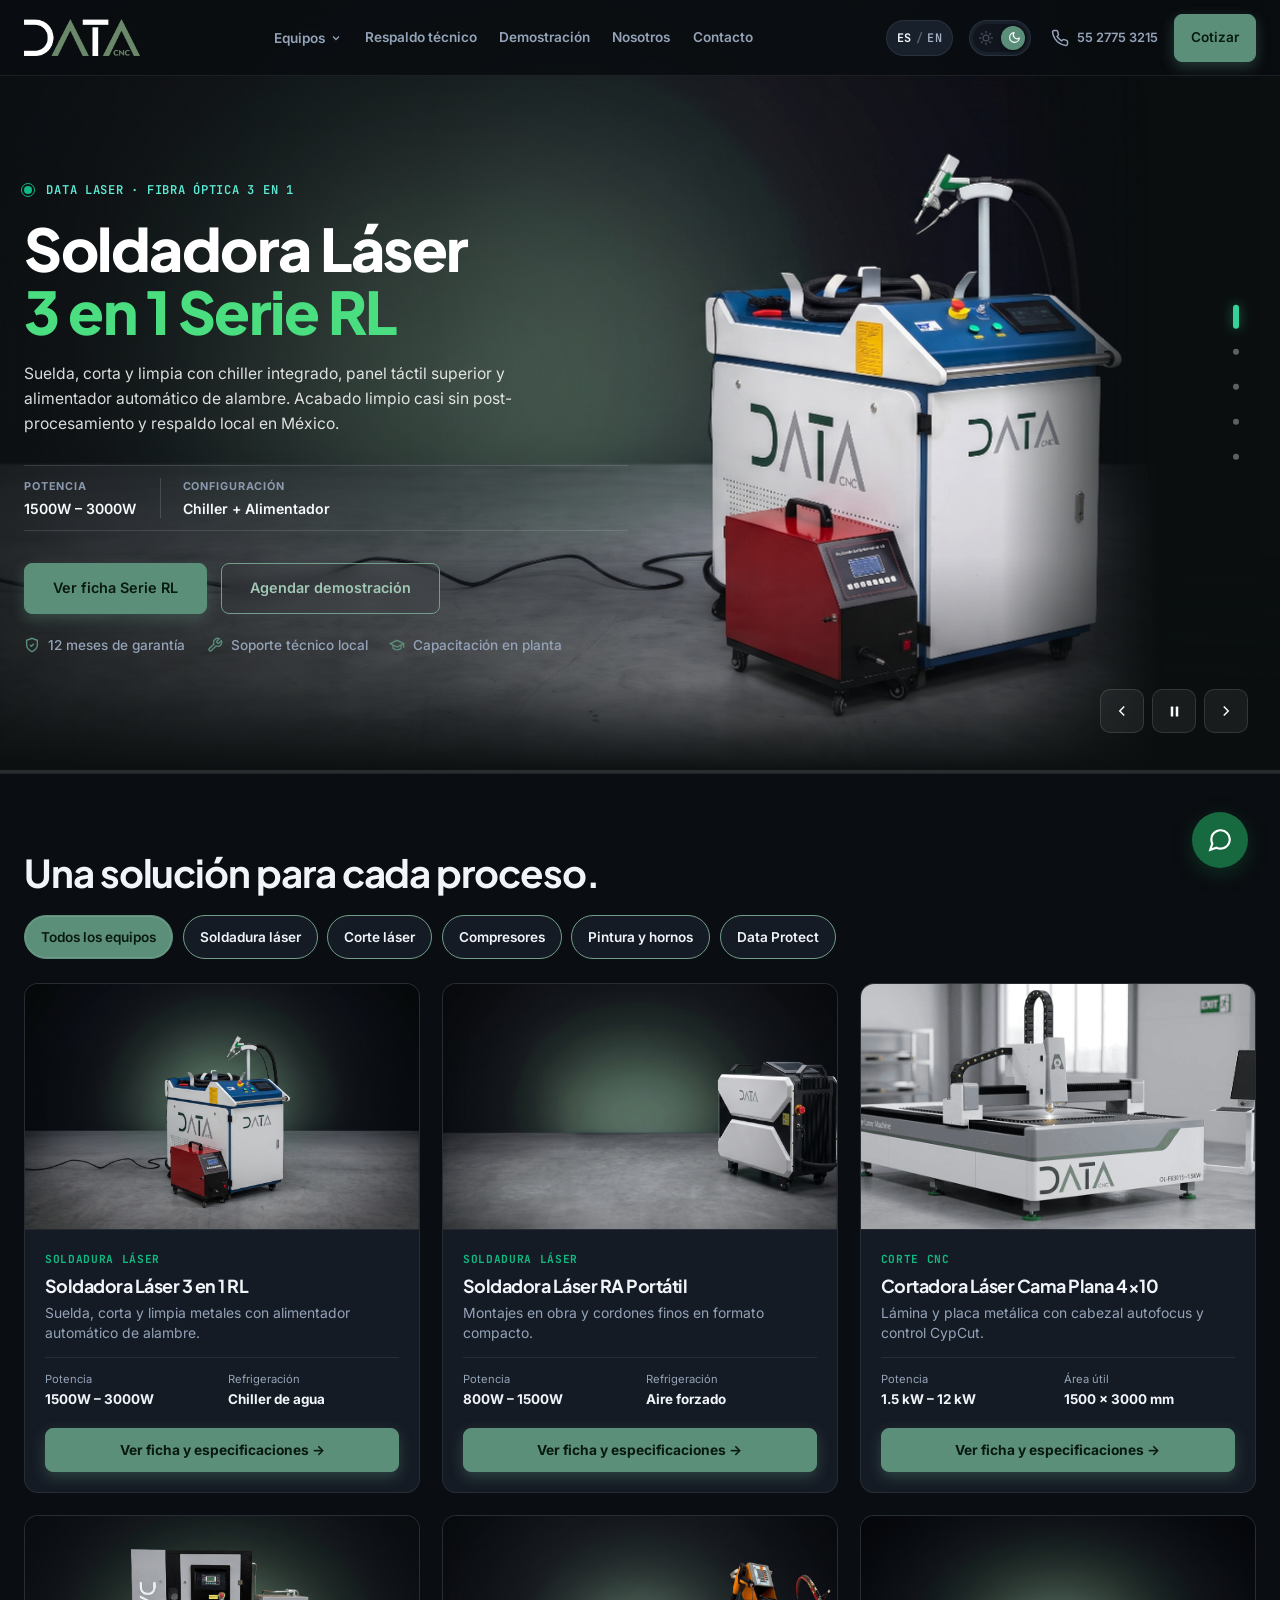
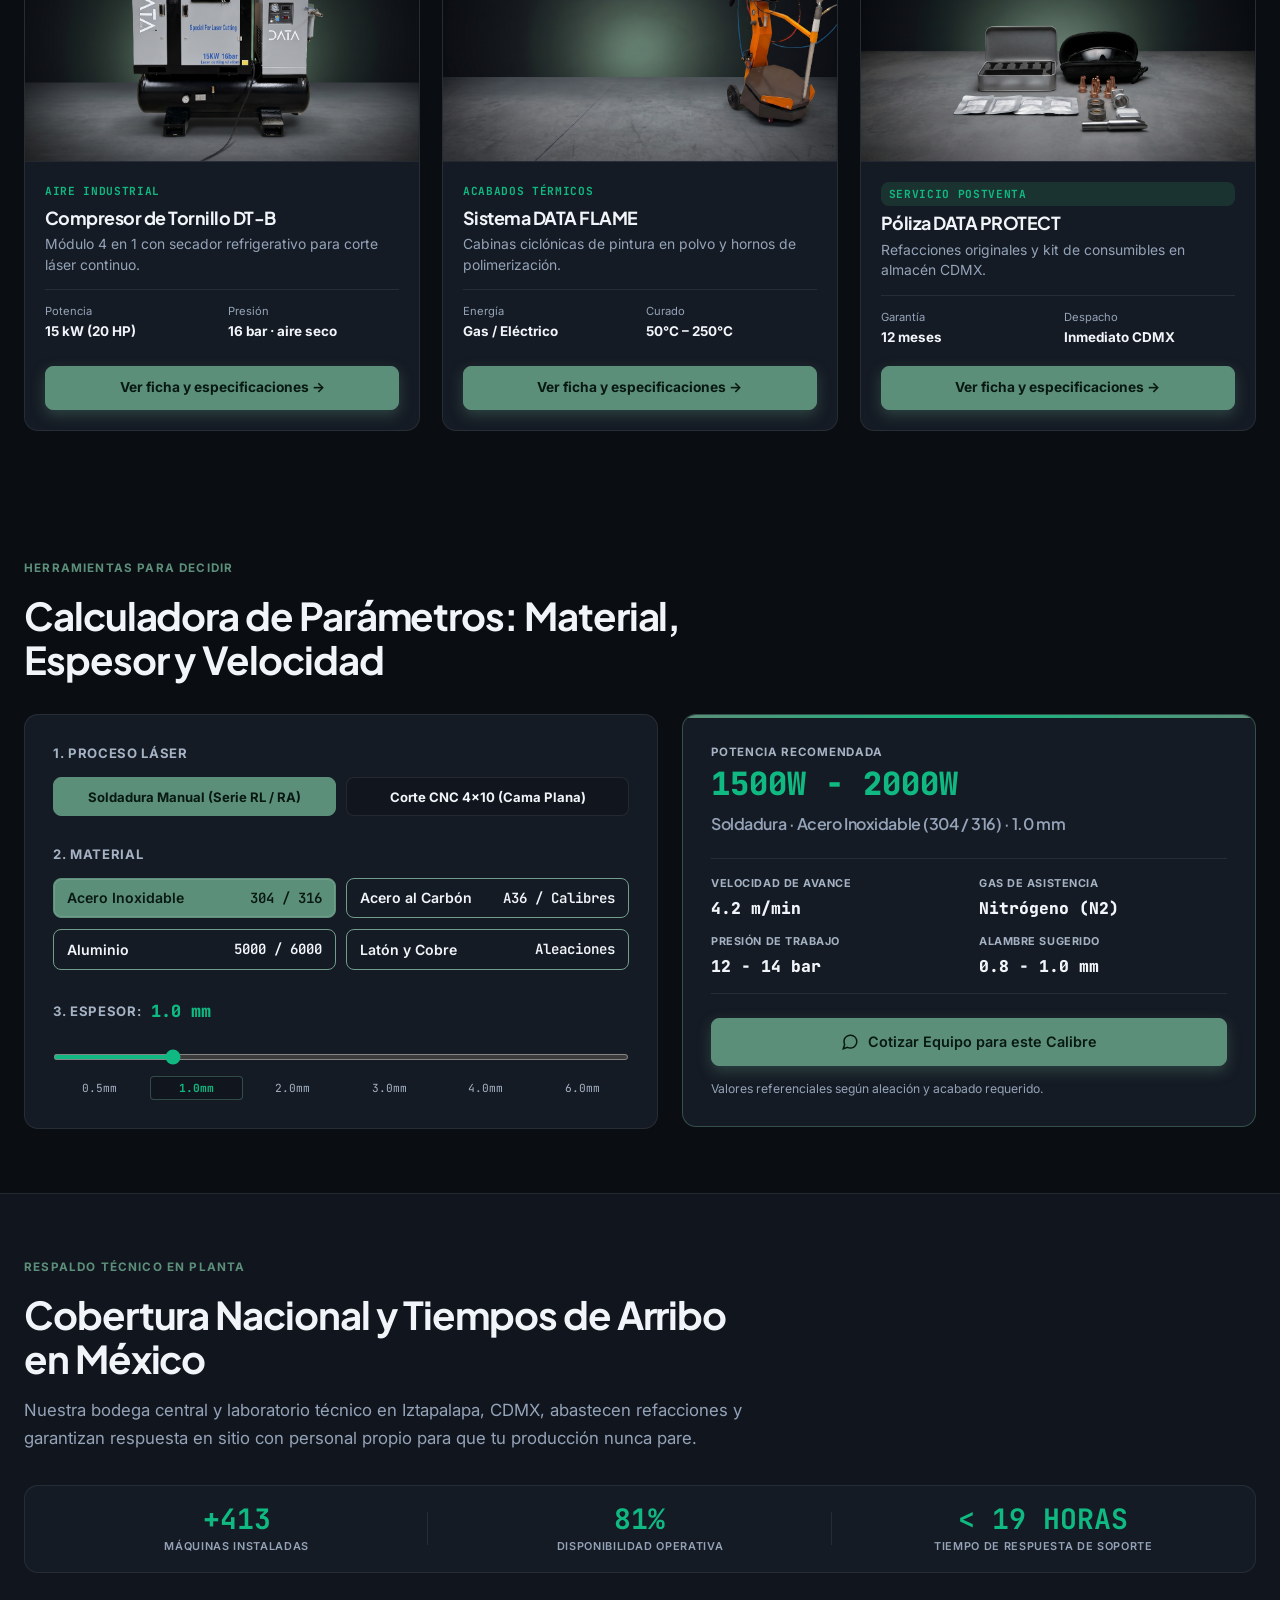
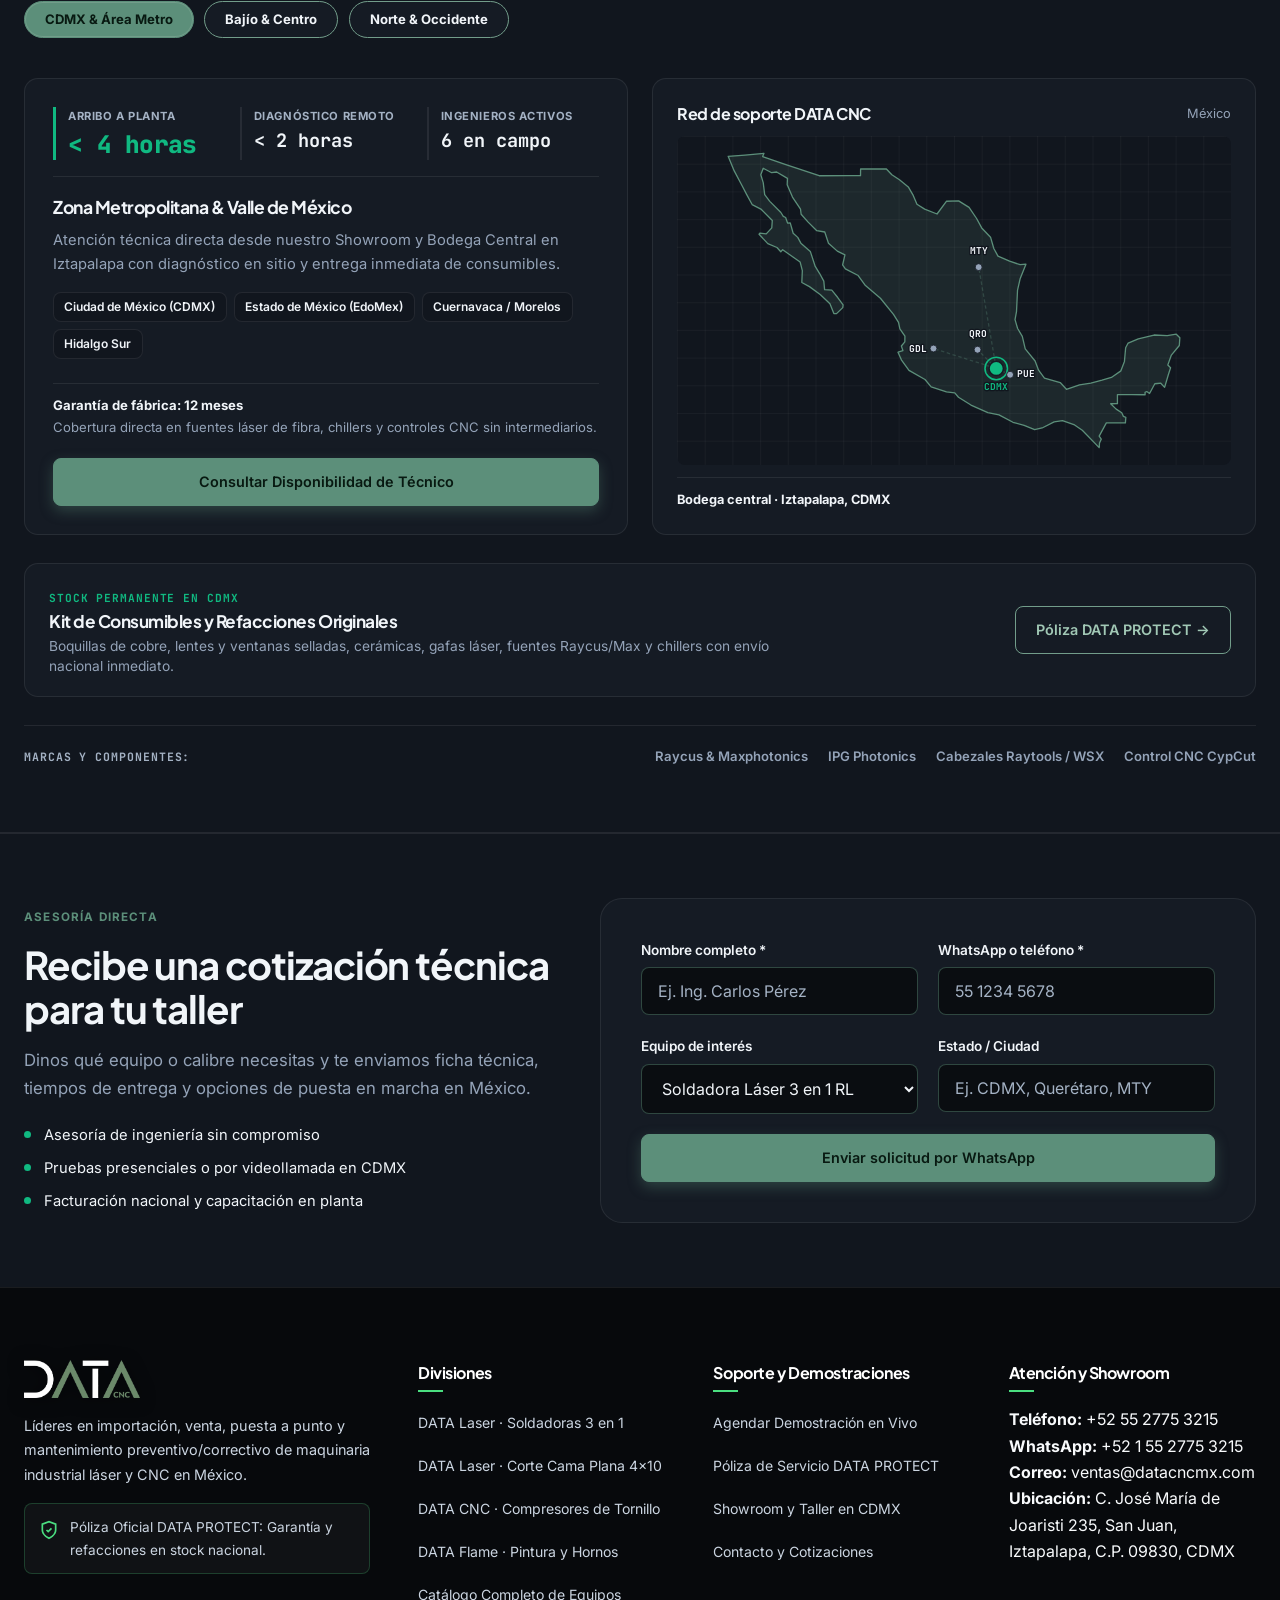
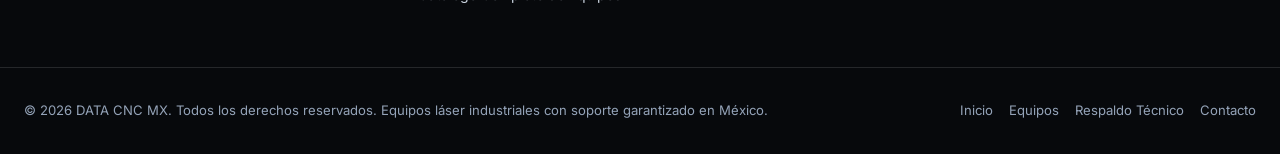
==== commit 0dbe11ec: "fix: restore previous Serie RL hero banner image matching user reference" ====
--- a/index.html
+++ b/index.html
@@ -315,7 +315,7 @@
 
         <figure class="hero-slide hero-slide--rl is-active" data-slide-index="0" aria-hidden="false"
           aria-label="1 de 5: Soldadora Láser Serie RL con Alimentador de Alambre">
-          <img src="assets/images/soldadora-rl-studio.jpg"
+          <img src="Imagenes/Gemini_Generated_Image_cpzmslcpzmslcpzm.jpg"
             alt="Soldadora láser de fibra DATA CNC Serie RL con antorcha, panel táctil y alimentador automático de alambre"
             width="2752" height="1536" fetchpriority="high" decoding="async">
         </figure>
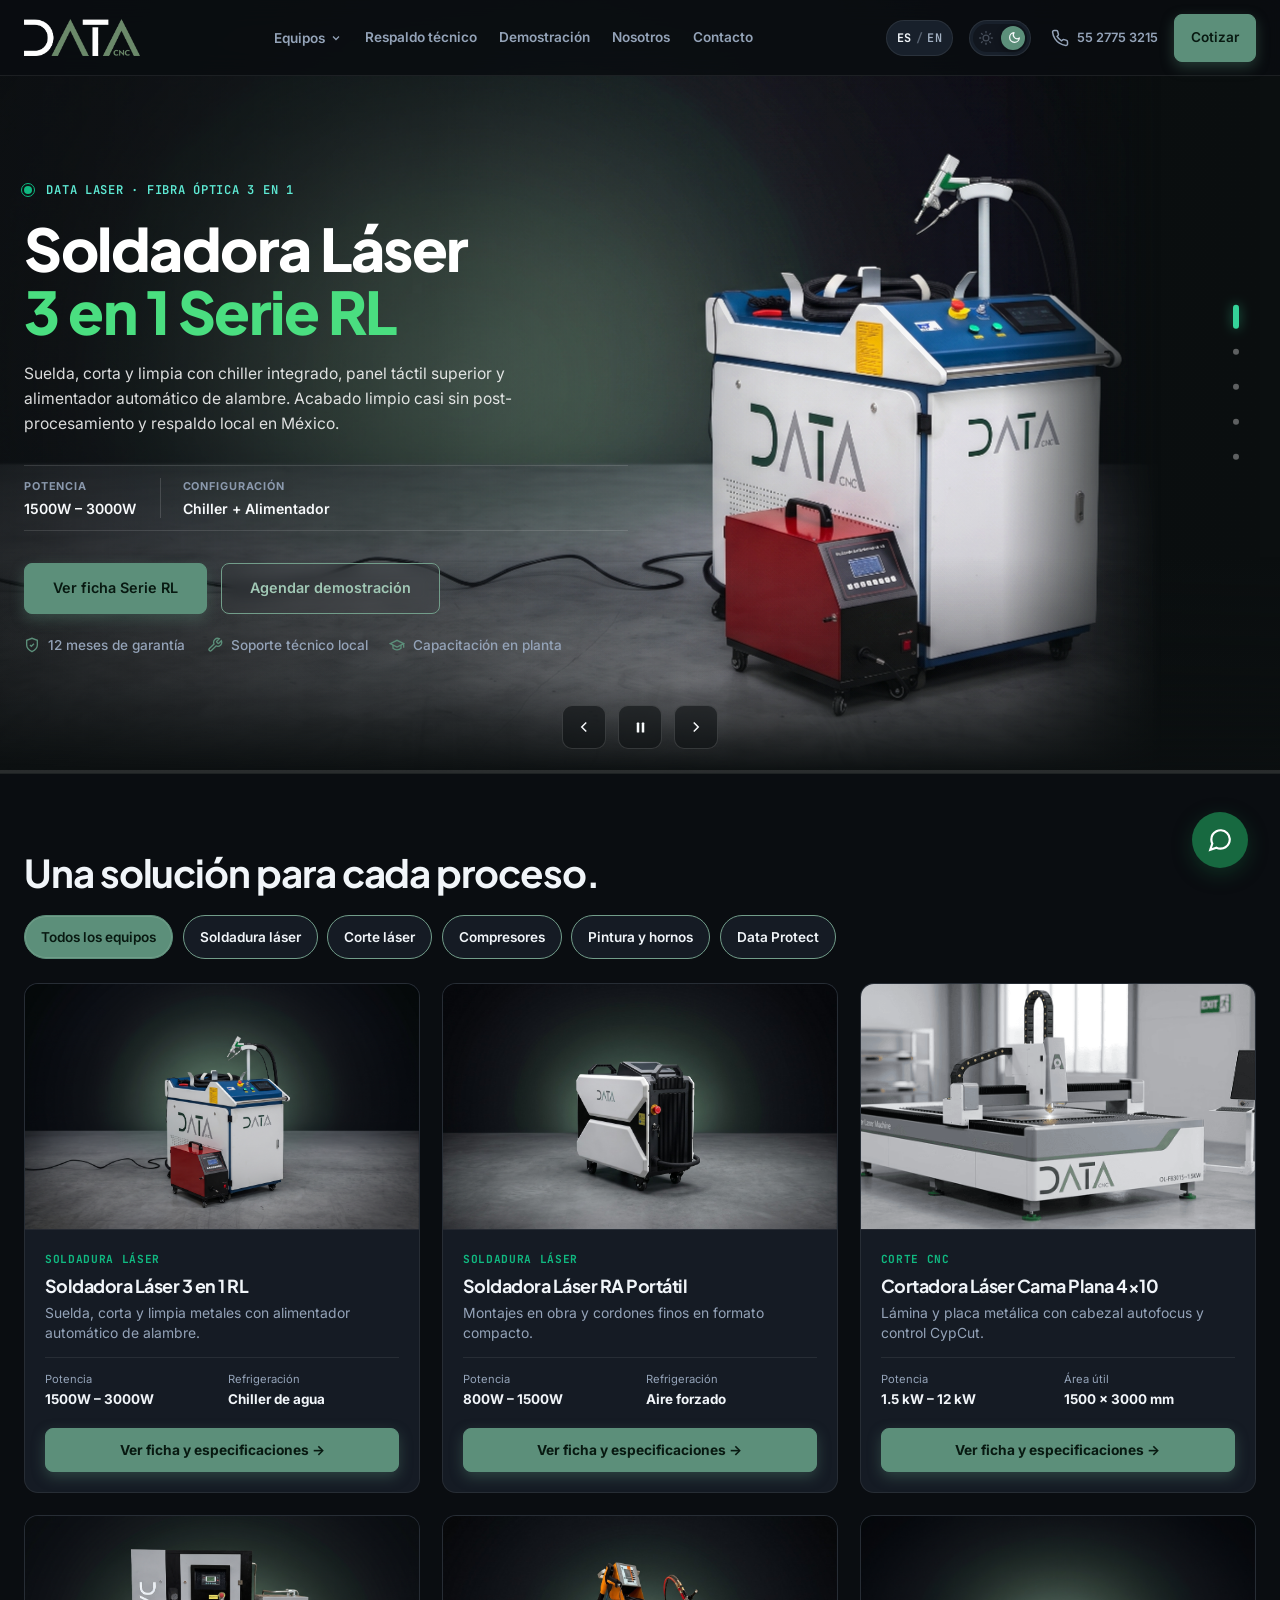
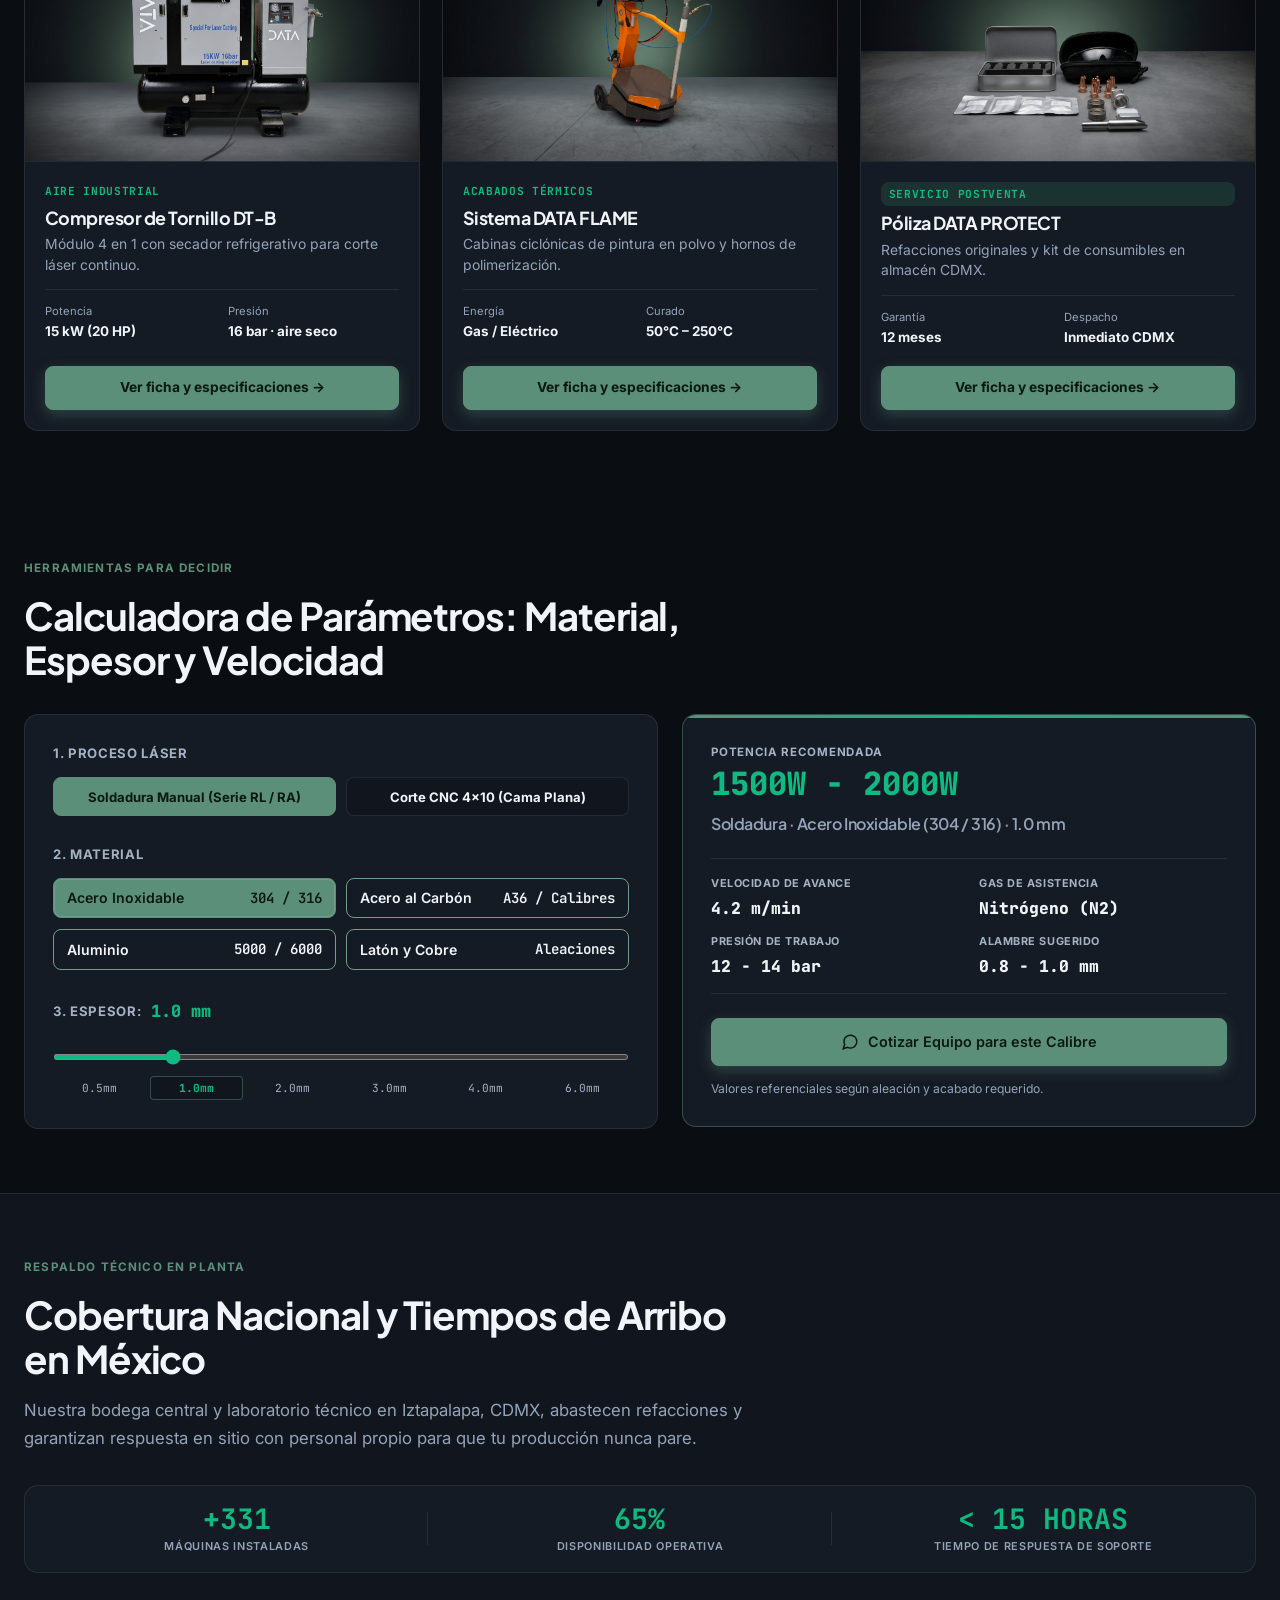
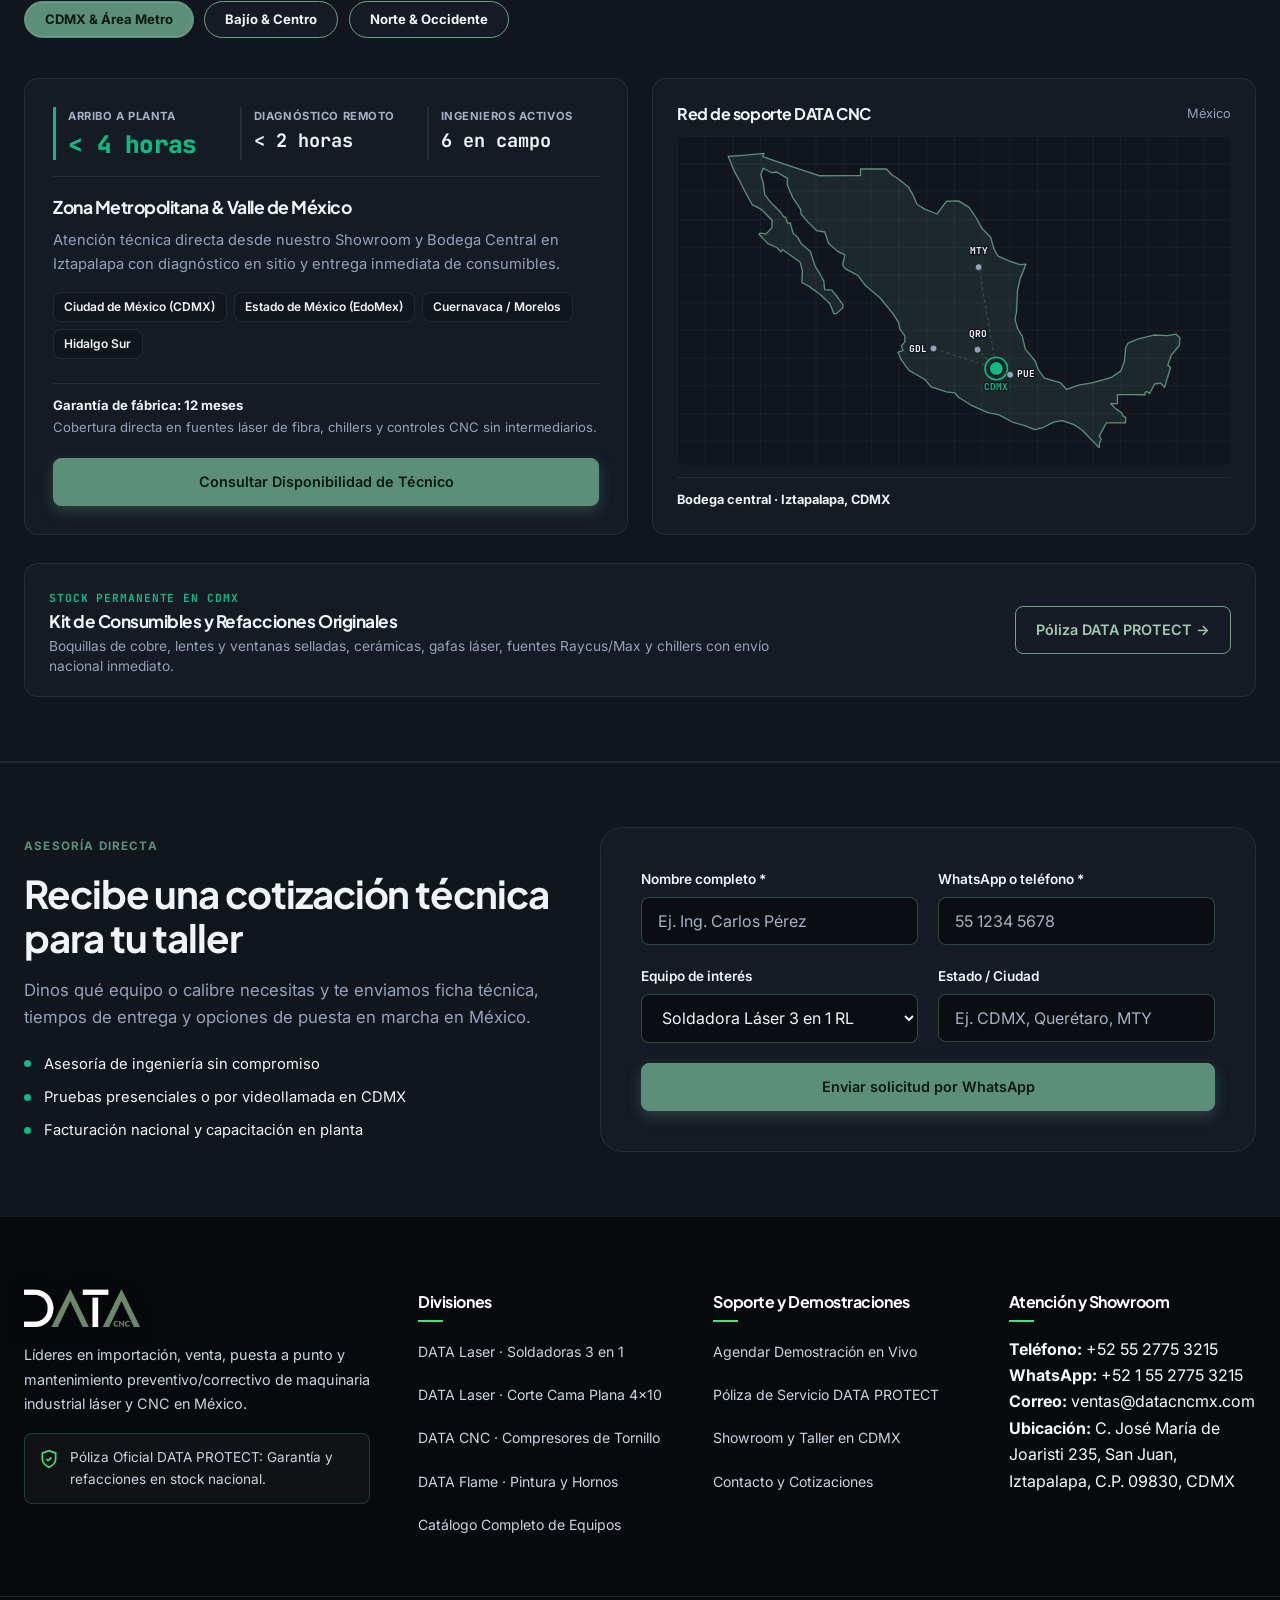
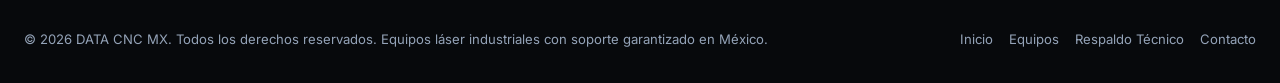
==== commit 516cf539: "chore: remove partners-strip brands and components block from index.html" ====
--- a/index.html
+++ b/index.html
@@ -775,17 +775,6 @@
           </div>
           <a href="respaldo-tecnico.html" class="btn btn-outline consumables-banner-cta" data-i18n="cons.cta">Póliza DATA PROTECT &rarr;</a>
         </div>
-
-        <!-- Ecosistema de marcas y componentes integrado en respaldo técnico -->
-        <div class="partners-strip coverage-partners-strip" aria-label="Marcas y componentes integrados" data-i18n-aria="partners.aria">
-          <span class="partners-label tech-mono" data-i18n="partners.label">Marcas y componentes:</span>
-          <ul class="partners-list">
-            <li>Raycus &amp; Maxphotonics</li>
-            <li>IPG Photonics</li>
-            <li data-i18n="partners.heads">Cabezales Raytools / WSX</li>
-            <li data-i18n="partners.ctrl">Control CNC CypCut</li>
-          </ul>
-        </div>
       </div>
     </section>
 
--- a/css/style.css
+++ b/css/style.css
@@ -4066,7 +4066,7 @@
   display: flex;
   align-items: center;
   padding-top: calc(var(--header-height) + 2rem);
-  padding-bottom: 3rem;
+  padding-bottom: 5.75rem;
   border-bottom: 1px solid var(--border-subtle);
   touch-action: pan-y;
 }
@@ -4371,23 +4371,27 @@
   box-shadow: 0 0 12px rgba(52, 211, 153, 0.45);
 }
 
-/* Controles flotantes minimalistas esquina inferior derecha */
+/* Controles centrados en la parte inferior del banner */
 .hero-floating-controls {
   position: absolute;
-  right: 2rem;
-  bottom: 2.5rem;
-  z-index: 7;
+  left: 50%;
+  right: auto;
+  bottom: 1.5rem;
+  transform: translateX(-50%);
+  z-index: 8;
   display: inline-flex;
   align-items: center;
-  gap: 0.5rem;
+  justify-content: center;
+  gap: 0.75rem;
 }
 
 .hero-ctrl-btn {
   width: 44px;
   height: 44px;
+  flex-shrink: 0;
   border-radius: 10px;
-  border: 1px solid rgba(255, 255, 255, 0.12);
-  background: rgba(255, 255, 255, 0.06);
+  border: 1px solid rgba(255, 255, 255, 0.14);
+  background: rgba(11, 15, 16, 0.56);
   backdrop-filter: blur(10px);
   -webkit-backdrop-filter: blur(10px);
   color: #f8fafc;
@@ -4415,22 +4419,20 @@
   .hero-dots-rail {
     right: 1rem;
   }
-
-  .hero-floating-controls {
-    right: 1.25rem;
-    bottom: 1.75rem;
-  }
 }
 
 @media (max-width: 767.98px) {
   .hero-showcase {
     min-height: auto;
-    display: block;
+    display: flex;
+    flex-direction: column;
+    align-items: stretch;
     padding-top: var(--header-height);
     padding-bottom: 2.25rem;
   }
 
   .hero-slides-layer {
+    order: 1;
     position: relative;
     width: 100%;
     height: 38vh;
@@ -4454,7 +4456,8 @@
 
 
   .hero-showcase-shell {
-    padding-top: 0.75rem;
+    order: 3;
+    padding-top: 0.5rem;
   }
 
   .hero-showcase-copy {
@@ -4496,12 +4499,26 @@
   }
 
   .hero-floating-controls {
-    top: calc(var(--header-height) + 38vh - 3.35rem);
-    right: 1rem;
+    order: 2;
+    position: static;
+    top: auto;
+    left: auto;
+    right: auto;
     bottom: auto;
-  }
-
-  #hero-autoplay-btn,
+    transform: none;
+    width: 100%;
+    display: flex;
+    align-items: center;
+    justify-content: center;
+    gap: 0.75rem;
+    padding: 0.9rem 1rem 0.25rem;
+    z-index: 8;
+  }
+
+  #hero-autoplay-btn {
+    display: inline-flex;
+  }
+
   .hero-autoplay-bar {
     display: none;
   }
@@ -4639,6 +4656,18 @@
     object-position: center;
     transform-origin: center;
     mask-image: linear-gradient(90deg, transparent, #000 30%, #000 88%, transparent);
+  }
+
+  .hero-slide--right img {
+    position: relative;
+    left: -12%;
+    width: 100%;
+    height: 100%;
+    object-fit: cover;
+    object-position: 82% 54%;
+    transform-origin: 82% 54%;
+    -webkit-mask-image: linear-gradient(90deg, #000 0%, #000 94%, transparent 100%);
+    mask-image: linear-gradient(90deg, #000 0%, #000 94%, transparent 100%);
   }
 }
 
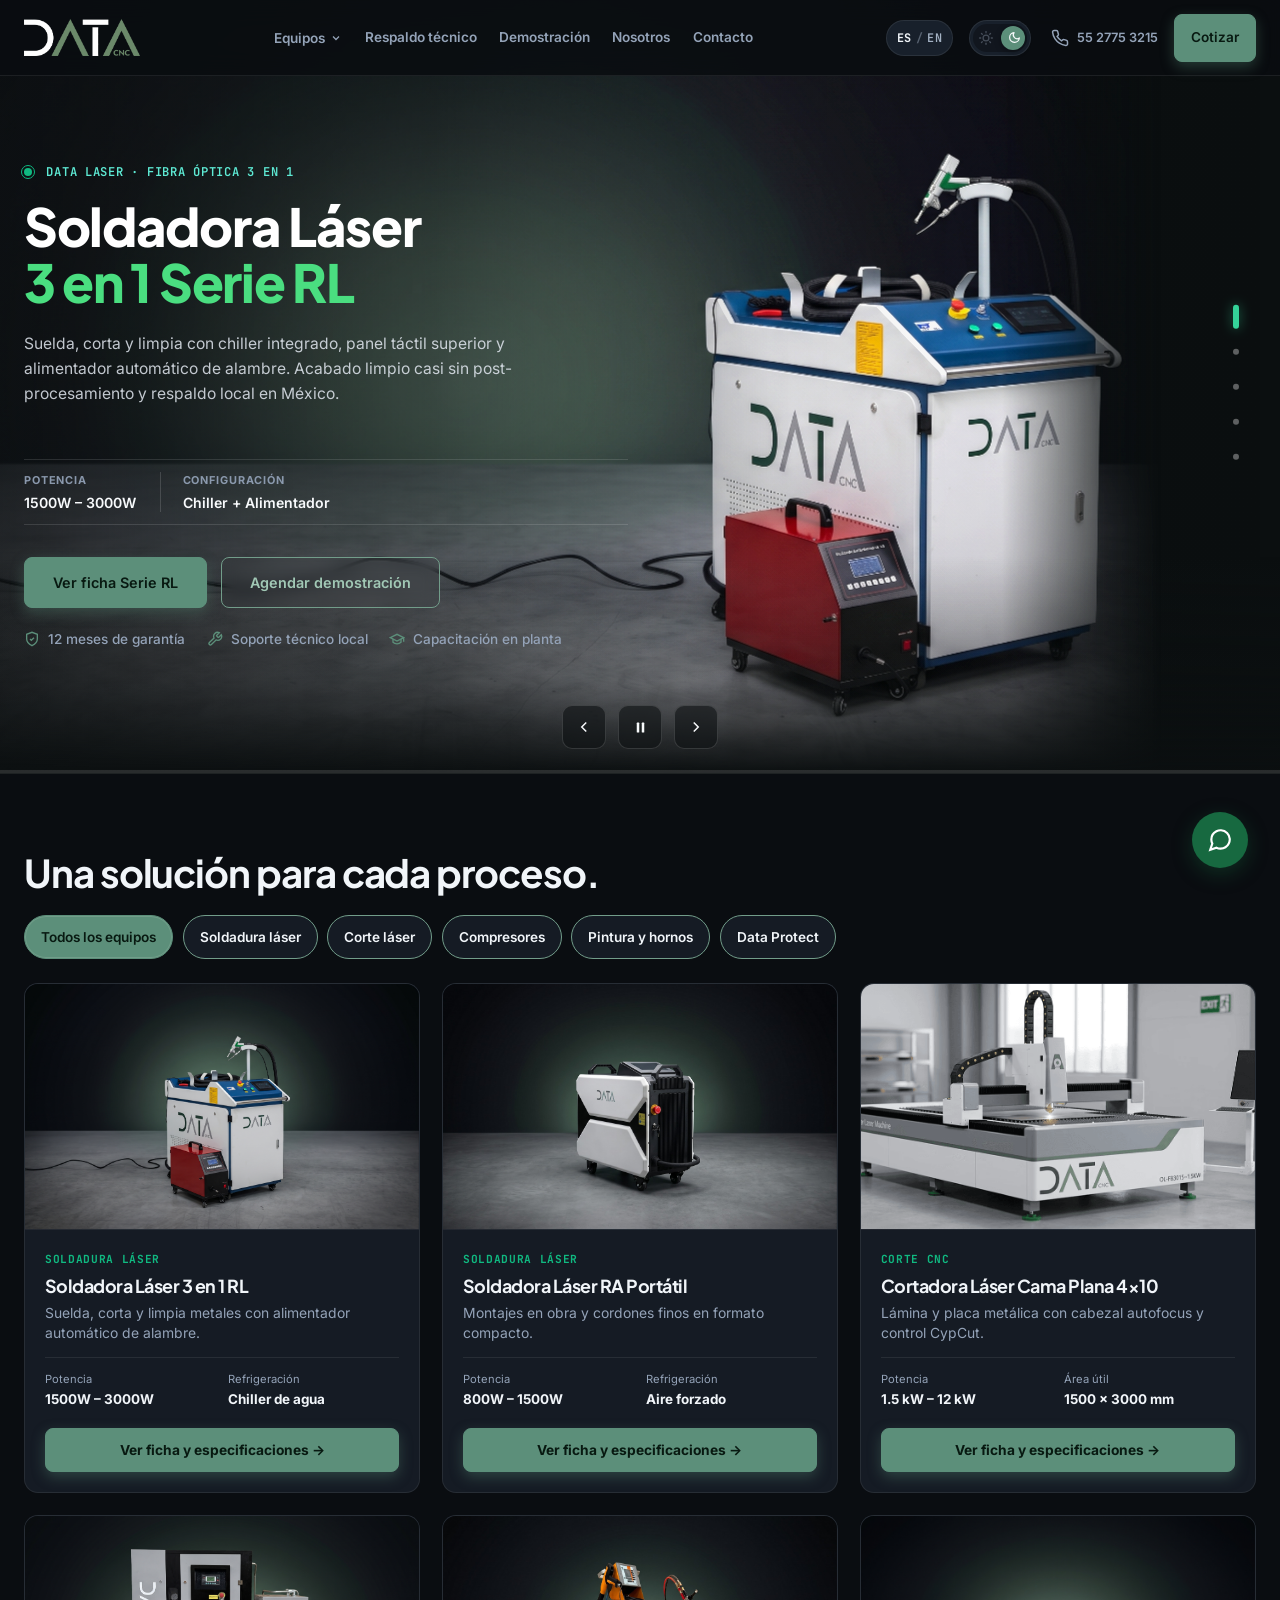
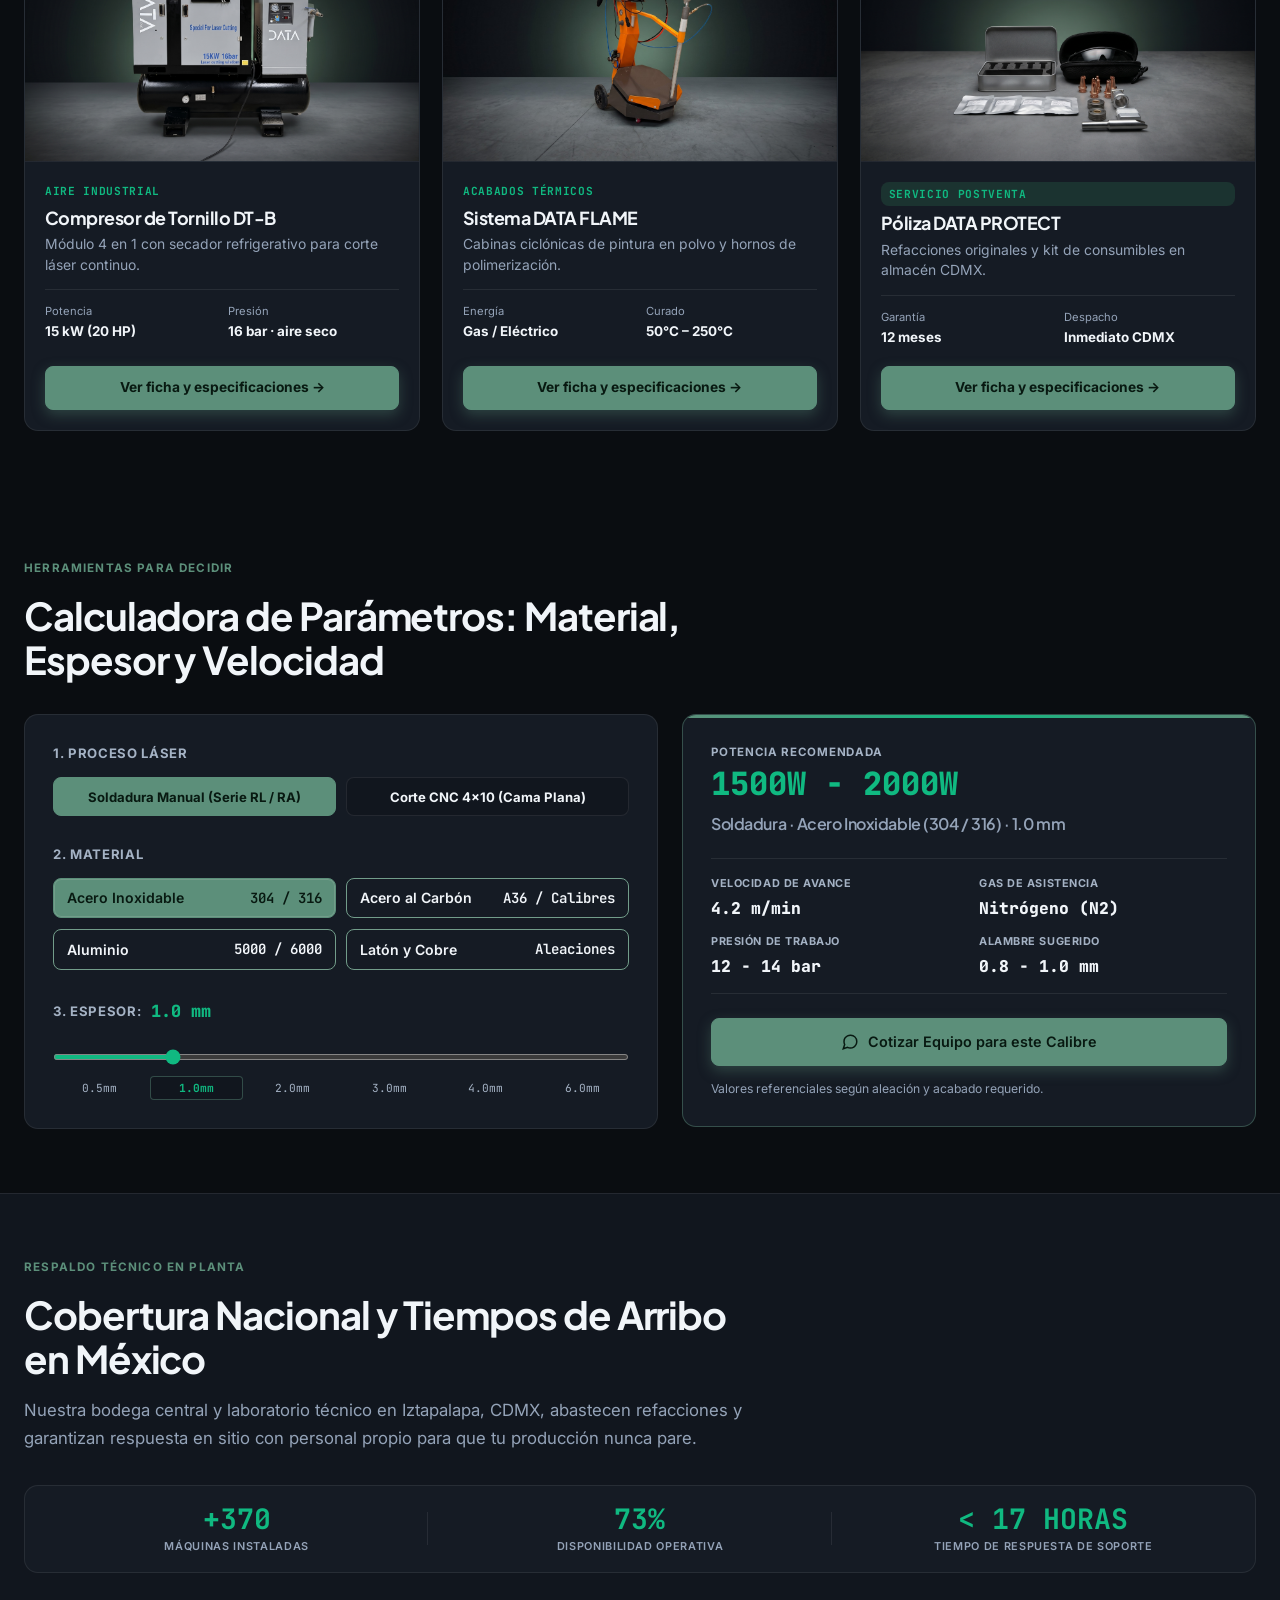
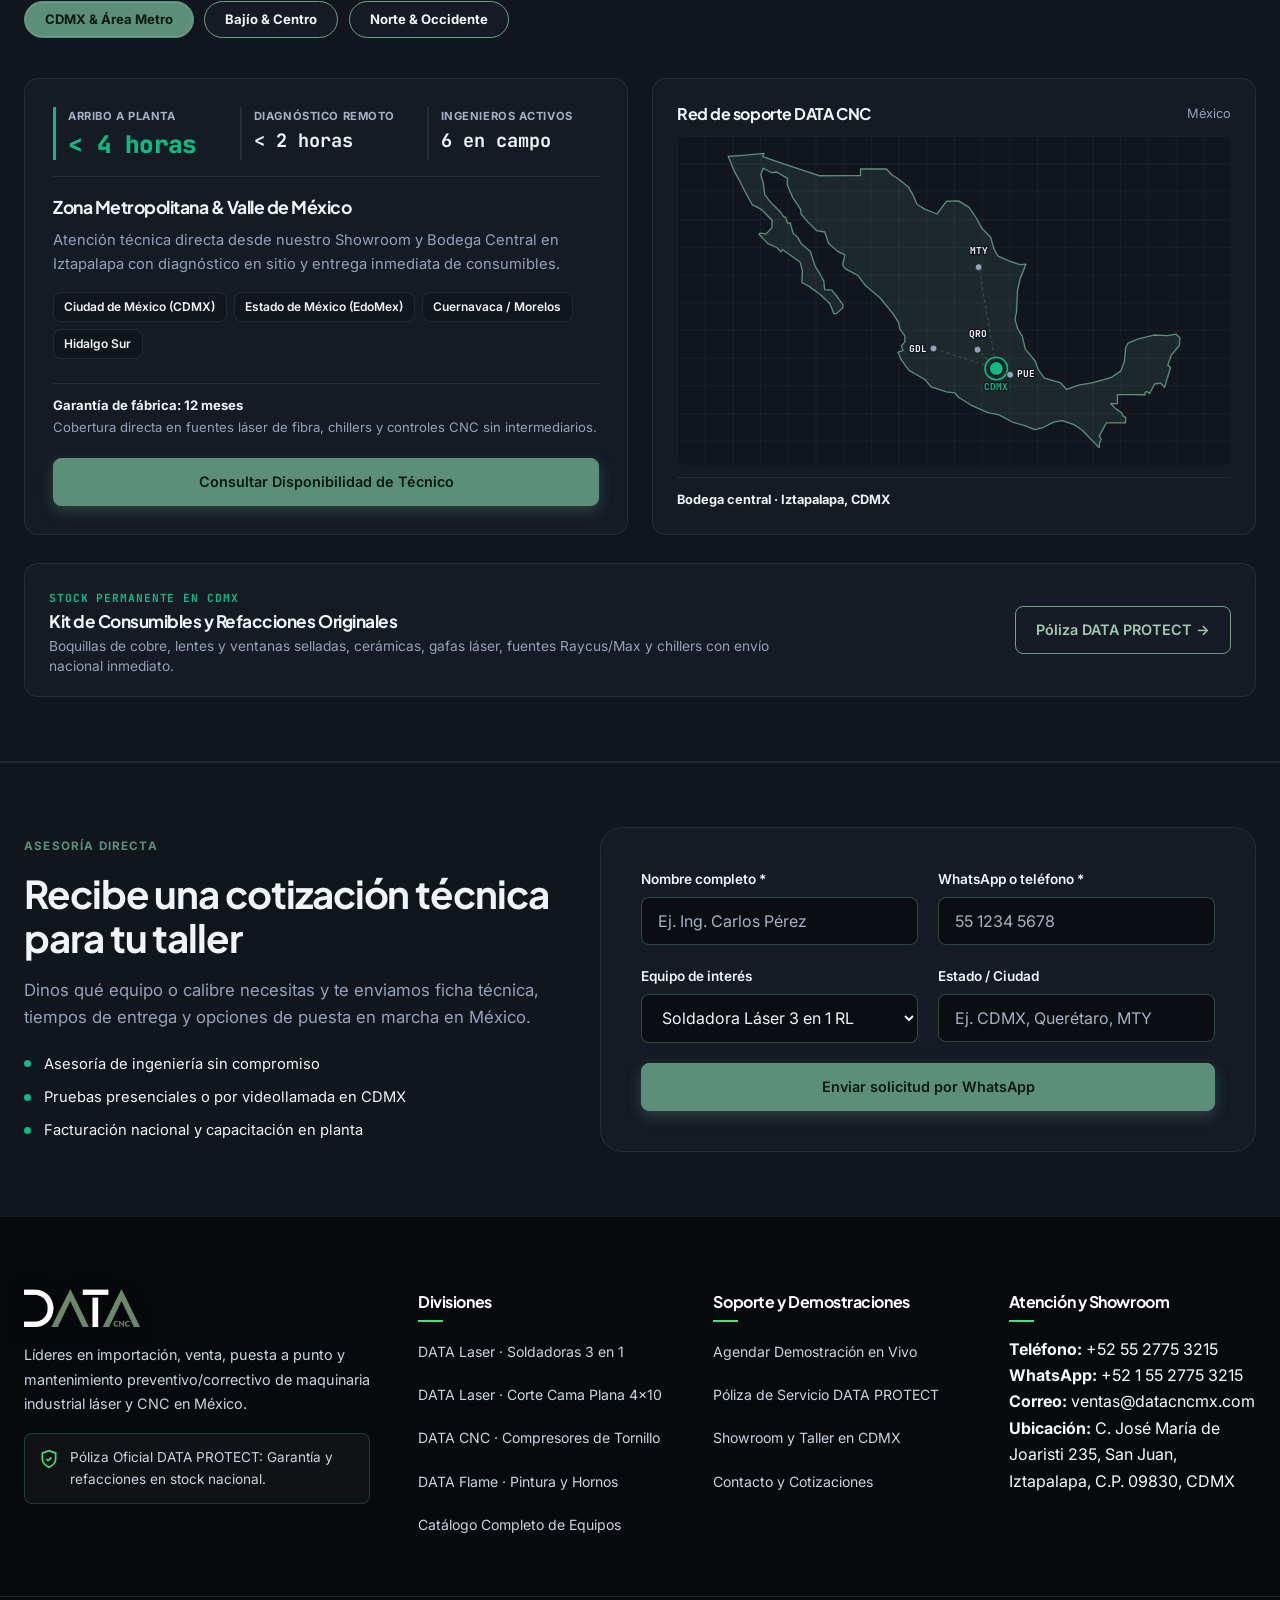
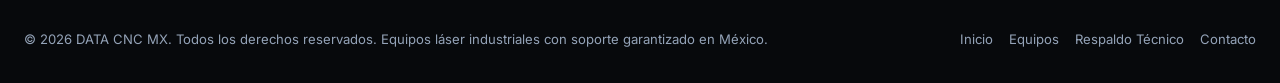
==== commit 9295970a: "feat: update compressor hero banner image with uploaded studio photo" ====
--- a/index.html
+++ b/index.html
@@ -330,11 +330,11 @@
             alt="Soldadora láser portátil DATA CNC Serie RA refrigerada por aire"
             width="2752" height="1536" loading="lazy" decoding="async">
         </figure>
-        <figure class="hero-slide hero-slide--centered" data-slide-index="3" aria-hidden="true"
+        <figure class="hero-slide hero-slide--compressor" data-slide-index="3" aria-hidden="true"
           aria-label="4 de 5: Compresor de tornillo 15 kW 16 bar">
-          <img src="assets/images/compresor-tornillo-studio.jpg"
+          <img src="assets/images/compresor-tornillo-banner.jpg"
             alt="Compresor de aire de tornillo rotativo DATA CNC 15 kW 16 bar con secador refrigerativo y tanque acumulador"
-            width="2752" height="1536" loading="lazy" decoding="async">
+            width="1024" height="571" loading="lazy" decoding="async">
         </figure>
         <figure class="hero-slide hero-slide--right" data-slide-index="4" aria-hidden="true"
           aria-label="5 de 5: Pintura electrostática y hornos">
--- a/css/style.css
+++ b/css/style.css
@@ -4585,9 +4585,10 @@
 
 #hero-slide-title {
   font-family: 'Plus Jakarta Sans', var(--font-heading);
-  font-size: clamp(2rem, 4.6vw, 4rem);
+  font-size: clamp(2rem, 4.1vw, 3.85rem);
   font-weight: 800;
   line-height: 1.06;
+  min-height: 2.15em;
   color: #ffffff;
 }
 
@@ -4597,7 +4598,8 @@
 
 #hero-slide-desc {
   line-height: 1.6;
-  color: rgba(255, 255, 255, 0.85);
+  min-height: 6.4rem;
+  color: rgba(226, 232, 240, 0.85);
 }
 
 .hero-inline-specs {
@@ -4669,6 +4671,18 @@
     -webkit-mask-image: linear-gradient(90deg, #000 0%, #000 94%, transparent 100%);
     mask-image: linear-gradient(90deg, #000 0%, #000 94%, transparent 100%);
   }
+
+  .hero-slide--compressor img {
+    position: relative;
+    left: -5%;
+    width: 100%;
+    height: 100%;
+    object-fit: cover;
+    object-position: 78% 54%;
+    transform-origin: 78% 54%;
+    -webkit-mask-image: linear-gradient(90deg, #000 0%, #000 96%, transparent 100%);
+    mask-image: linear-gradient(90deg, #000 0%, #000 96%, transparent 100%);
+  }
 }
 
 @media (max-width: 767.98px) {
@@ -4684,7 +4698,8 @@
     background: linear-gradient(0deg, #0b0f10 0%, rgba(11, 15, 16, 0.45) 36%, transparent 78%);
   }
 
-  .hero-slide--right img {
+  .hero-slide--right img,
+  .hero-slide--compressor img {
     object-position: right center;
     transform-origin: right center;
   }
@@ -5146,8 +5161,15 @@
 
 .home-page .hero-showcase {
   padding-top: calc(var(--header-height) + clamp(2rem, 4vw, 3.25rem));
-  padding-bottom: clamp(3rem, 5vw, 4.25rem);
+  padding-bottom: 5.5rem;
   border-bottom: 1px solid var(--border-subtle);
+}
+
+@media (min-width: 768px) {
+  .home-page .hero-showcase {
+    min-height: max(86vh, 710px);
+    height: max(86vh, 710px);
+  }
 }
 
 .home-page .hero-stage-link {
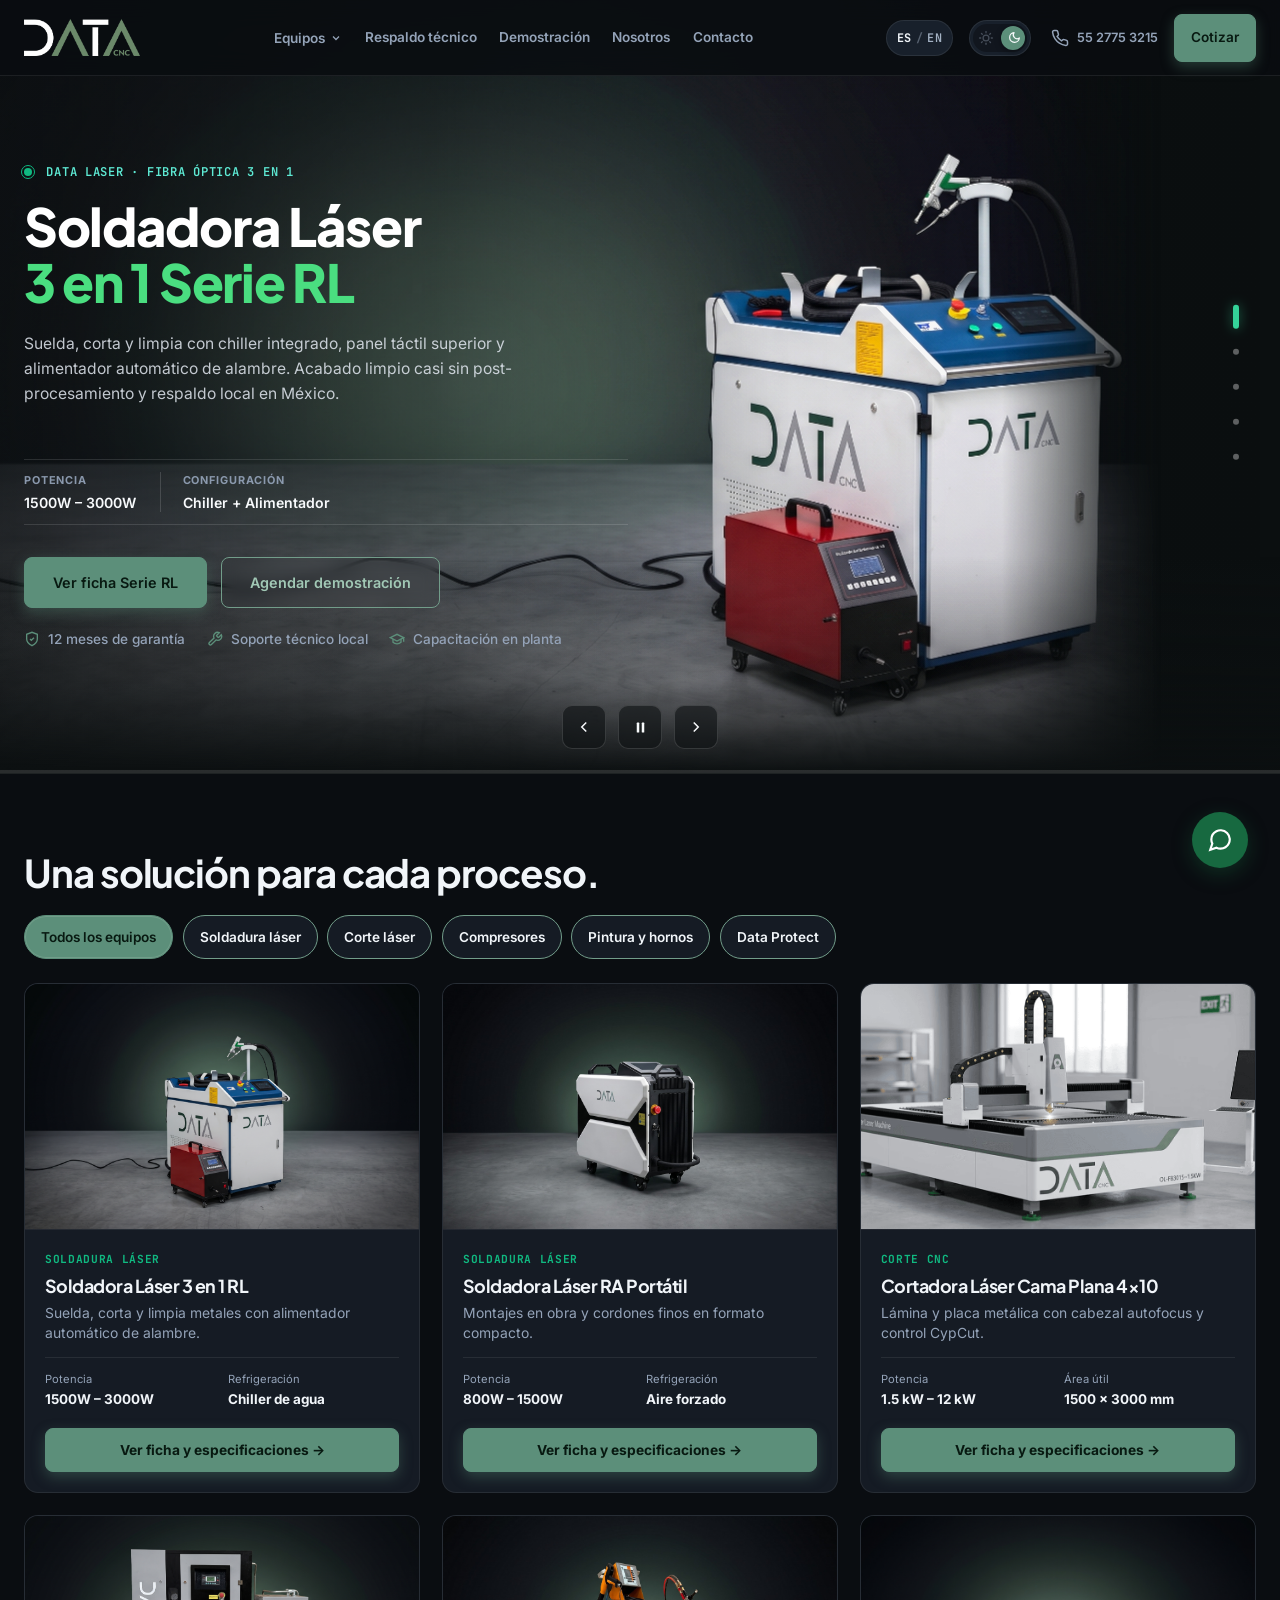
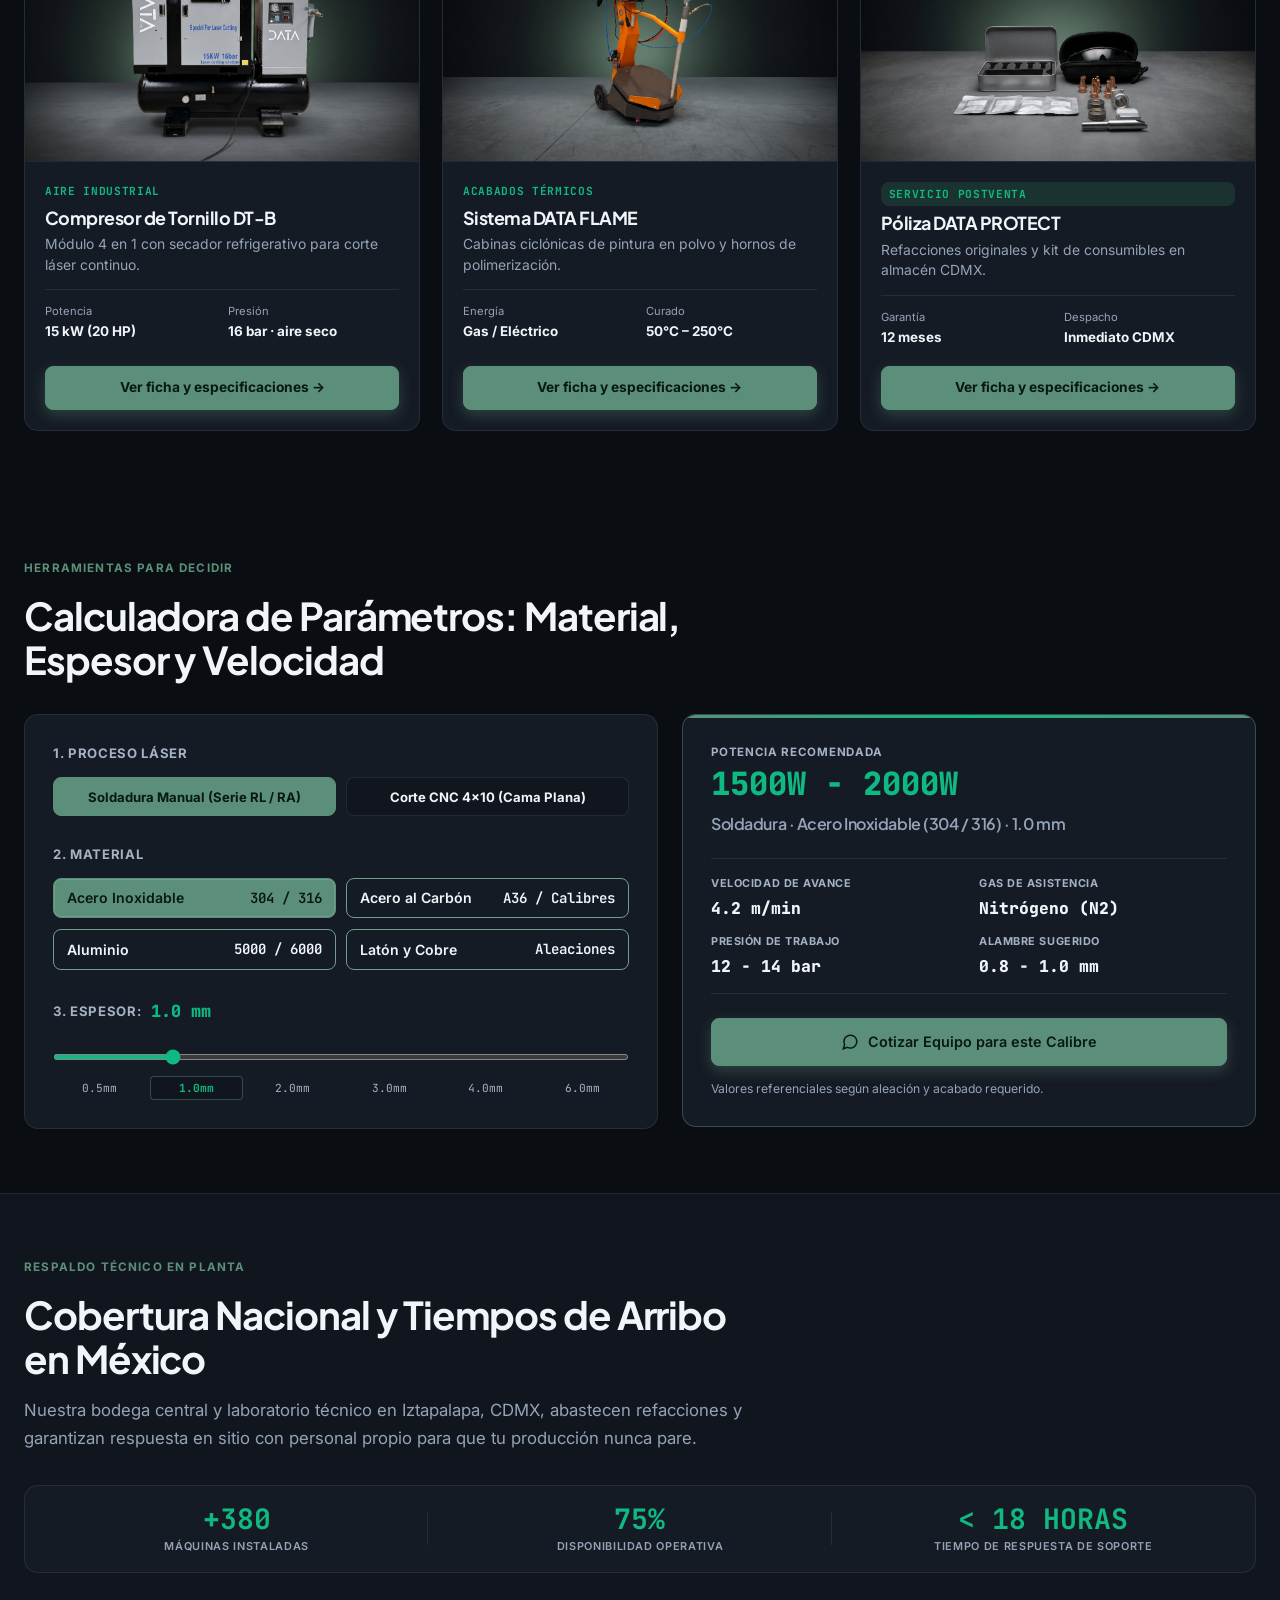
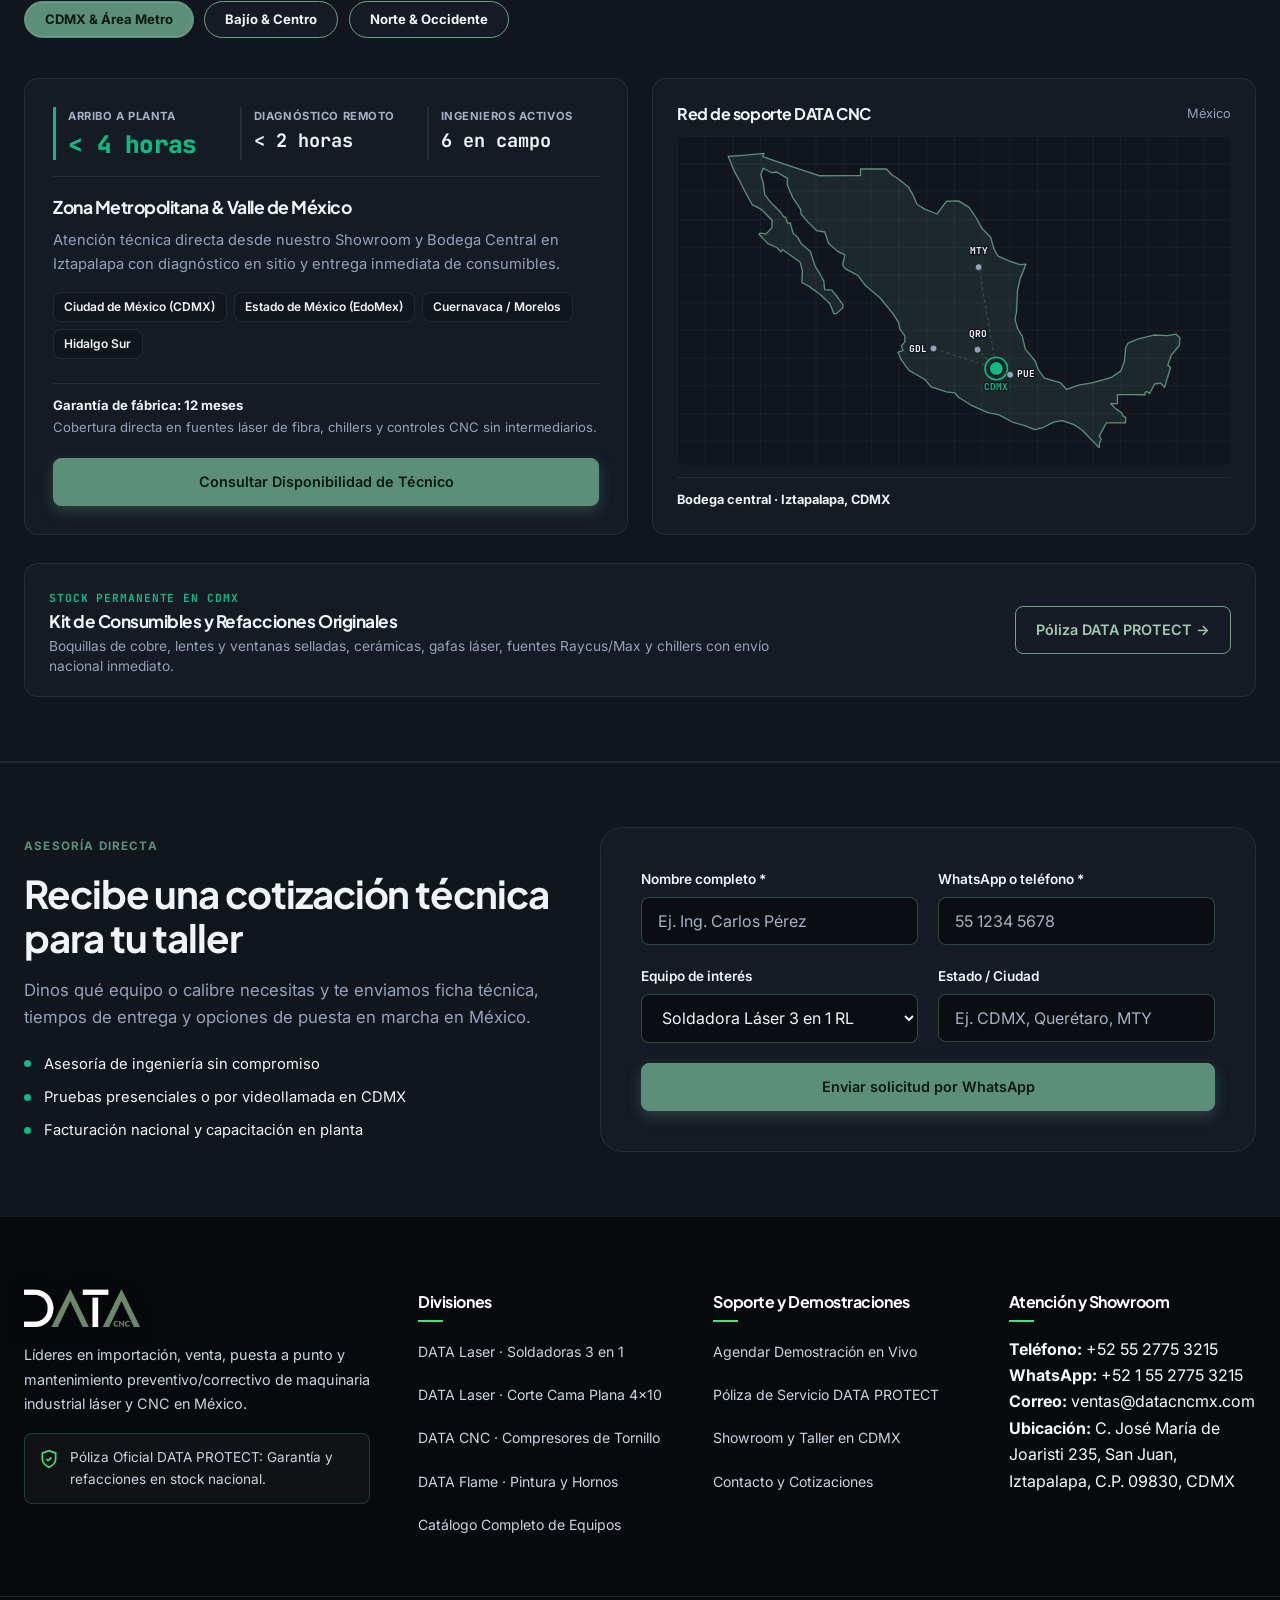
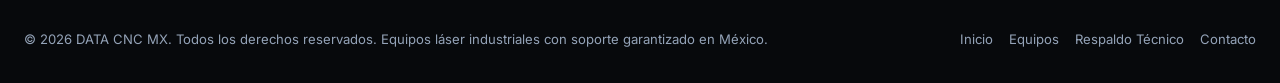
==== commit fe70edd4: "feat: replace compressor banner with full-res 2752x1536 image and shift slightly right" ====
--- a/index.html
+++ b/index.html
@@ -334,7 +334,7 @@
           aria-label="4 de 5: Compresor de tornillo 15 kW 16 bar">
           <img src="assets/images/compresor-tornillo-banner.jpg"
             alt="Compresor de aire de tornillo rotativo DATA CNC 15 kW 16 bar con secador refrigerativo y tanque acumulador"
-            width="1024" height="571" loading="lazy" decoding="async">
+            width="2752" height="1536" loading="lazy" decoding="async">
         </figure>
         <figure class="hero-slide hero-slide--right" data-slide-index="4" aria-hidden="true"
           aria-label="5 de 5: Pintura electrostática y hornos">
--- a/css/style.css
+++ b/css/style.css
@@ -4674,14 +4674,14 @@
 
   .hero-slide--compressor img {
     position: relative;
-    left: -5%;
+    left: -2%;
     width: 100%;
     height: 100%;
     object-fit: cover;
-    object-position: 78% 54%;
-    transform-origin: 78% 54%;
-    -webkit-mask-image: linear-gradient(90deg, #000 0%, #000 96%, transparent 100%);
-    mask-image: linear-gradient(90deg, #000 0%, #000 96%, transparent 100%);
+    object-position: 82% 54%;
+    transform-origin: 82% 54%;
+    -webkit-mask-image: linear-gradient(90deg, #000 0%, #000 97%, transparent 100%);
+    mask-image: linear-gradient(90deg, #000 0%, #000 97%, transparent 100%);
   }
 }
 
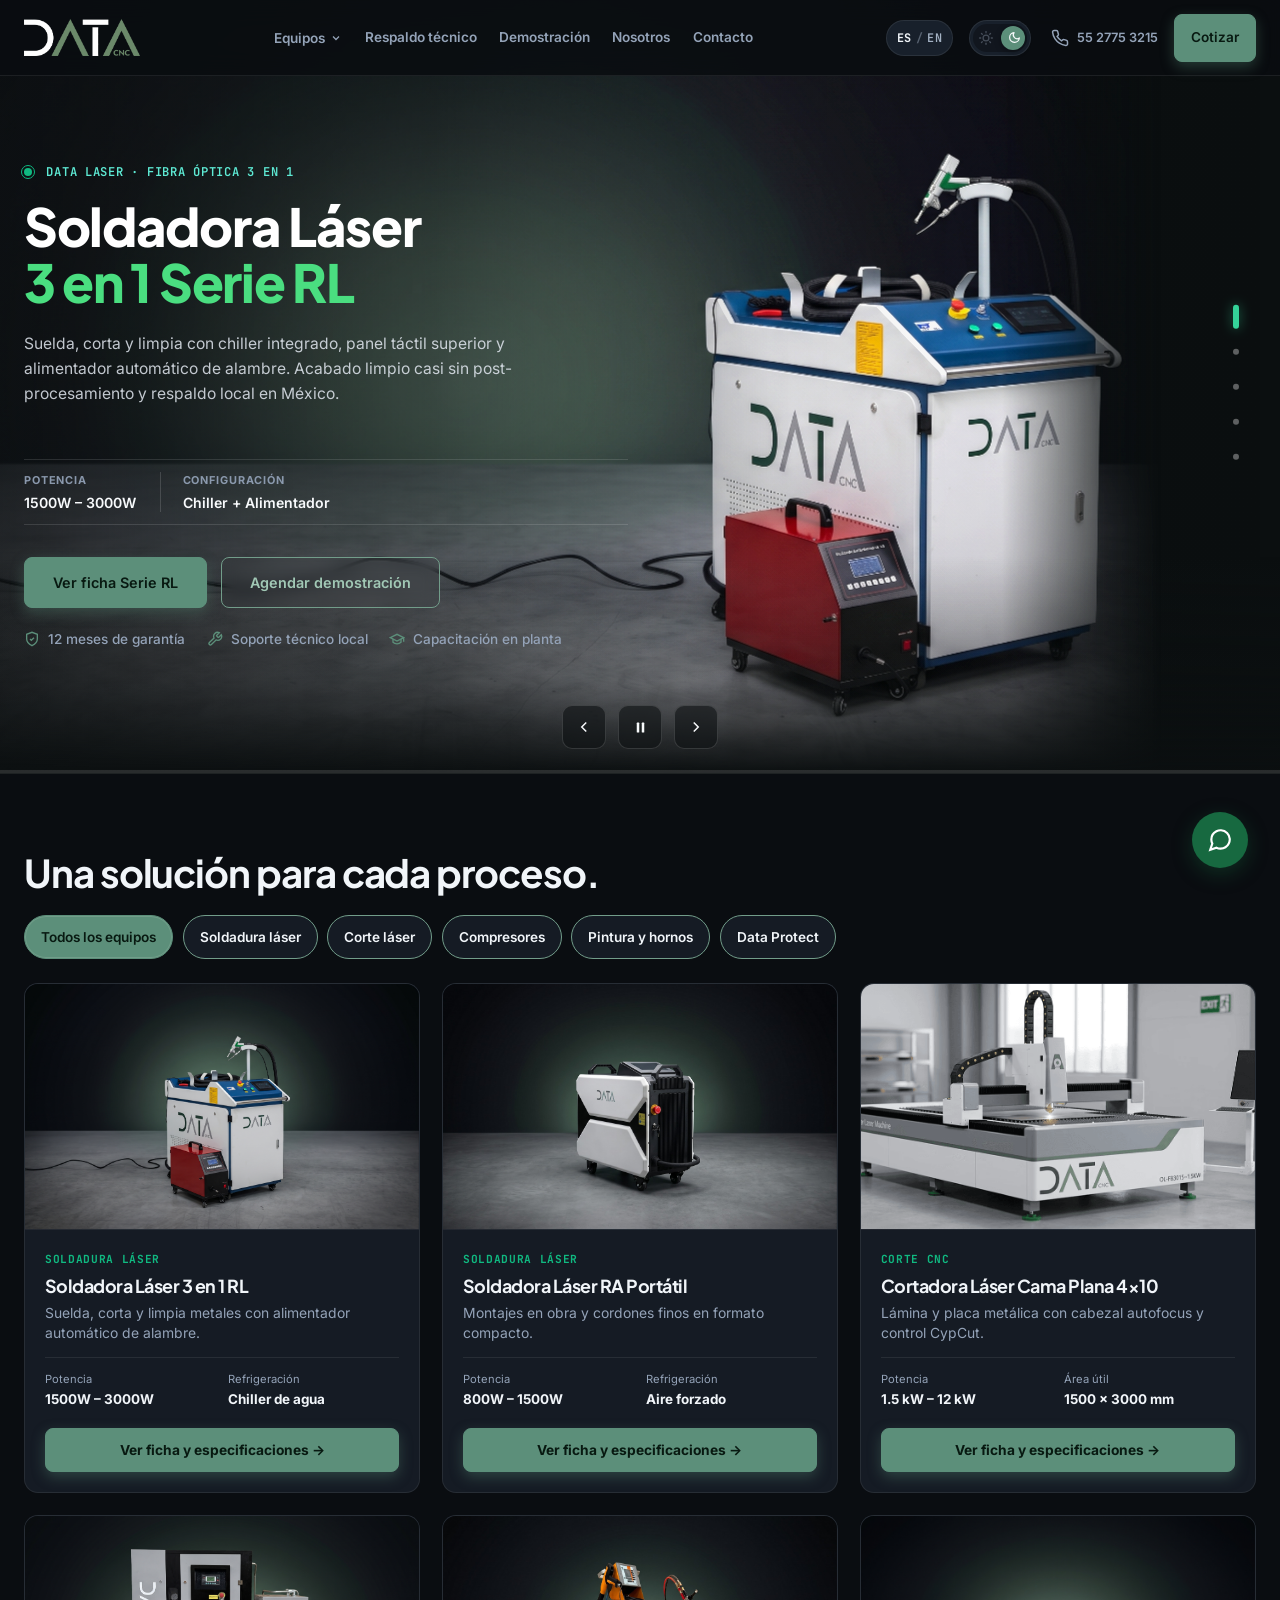
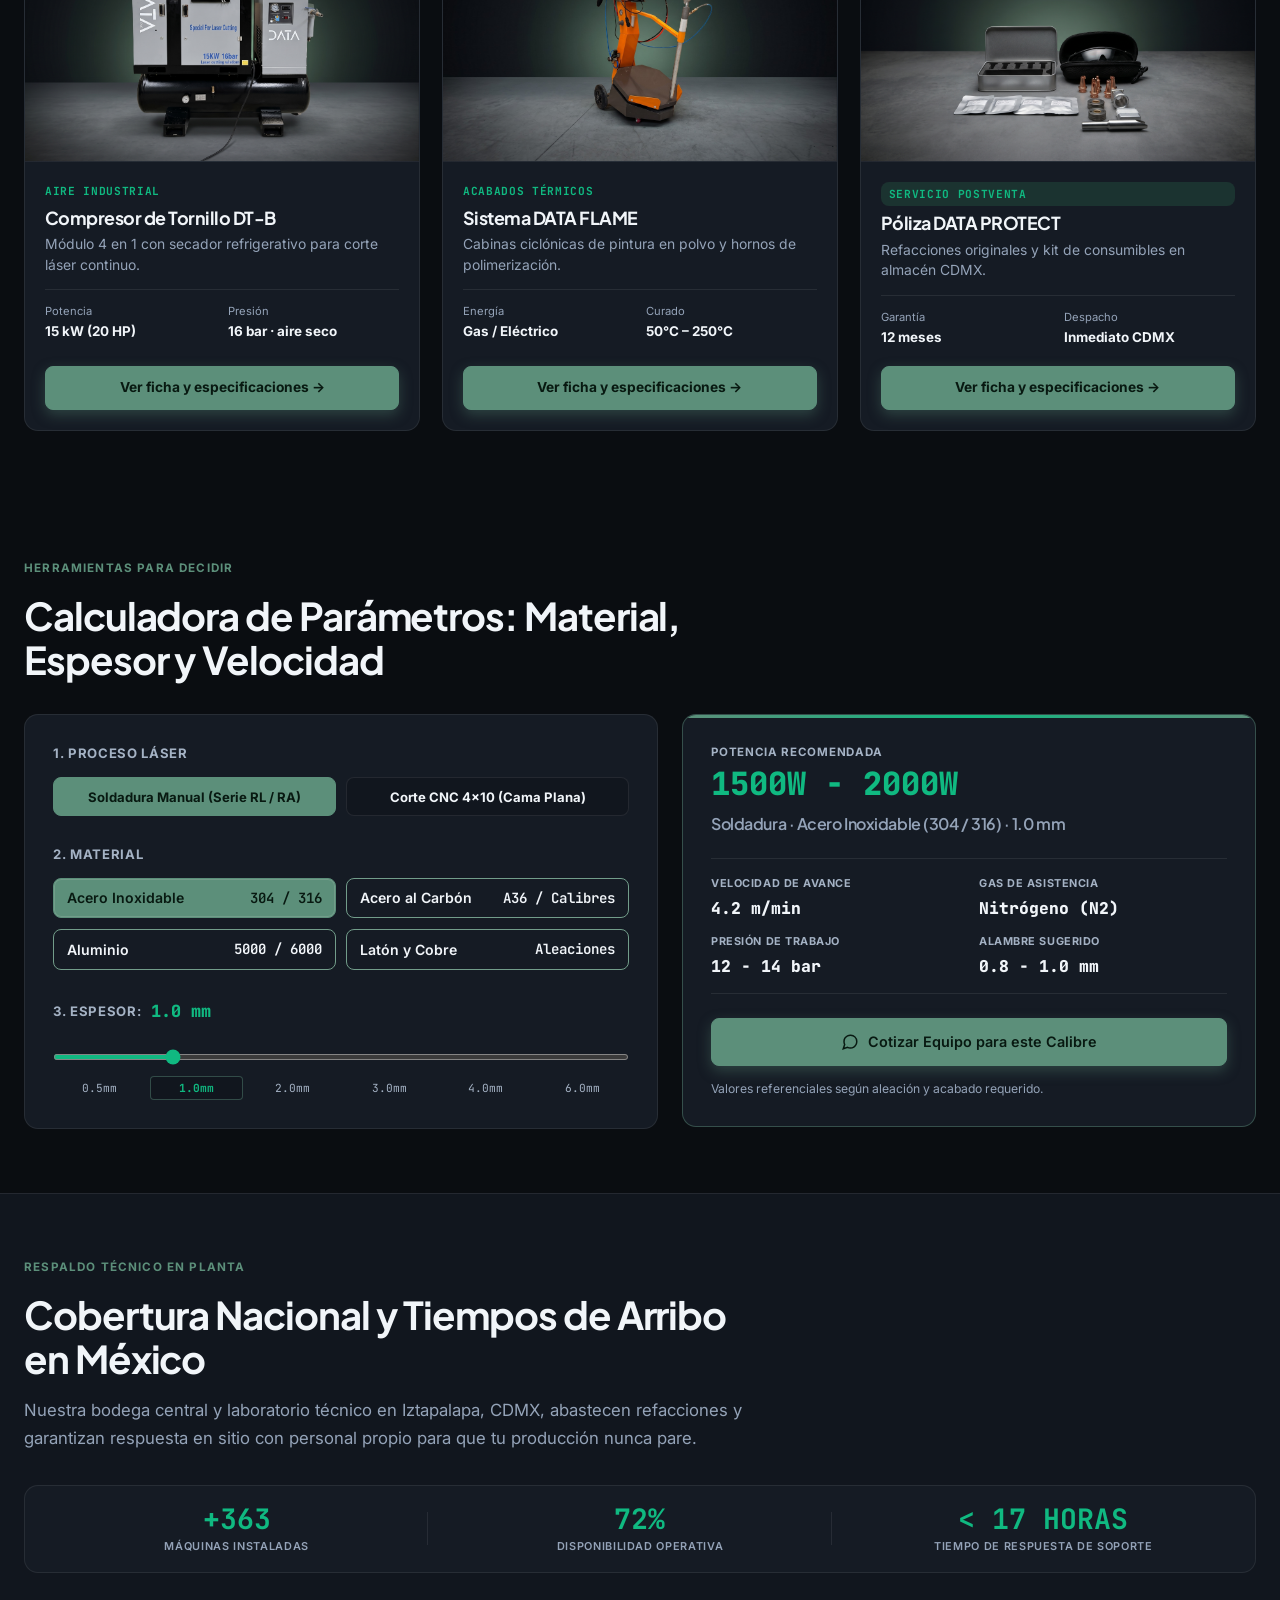
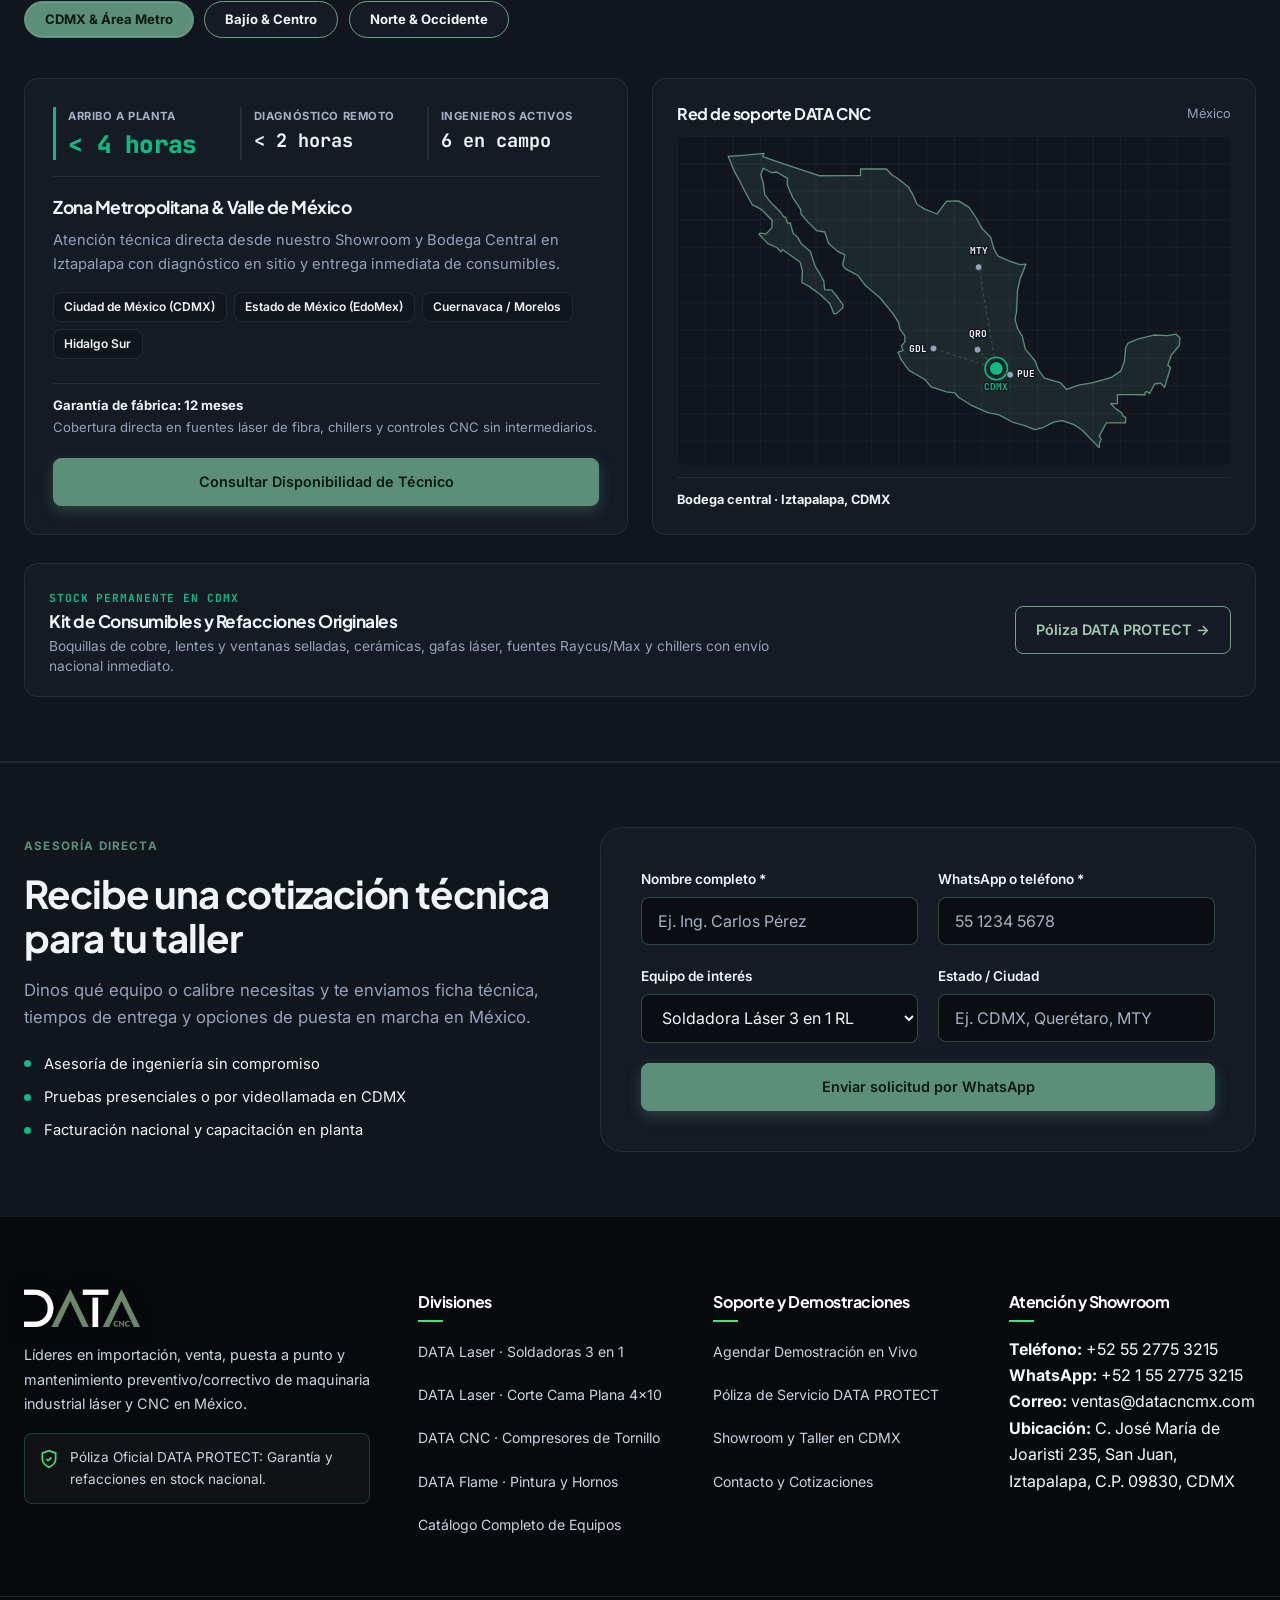
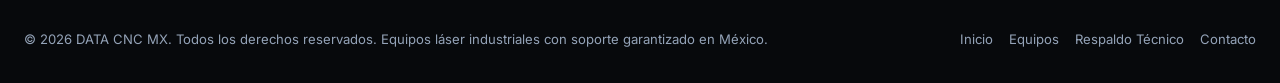
==== commit 04e08251: "feat: update 4x10 cutter hero banner with high-res jvdbgt studio image" ====
--- a/index.html
+++ b/index.html
@@ -319,10 +319,10 @@
             alt="Soldadora láser de fibra DATA CNC Serie RL con antorcha, panel táctil y alimentador automático de alambre"
             width="2752" height="1536" fetchpriority="high" decoding="async">
         </figure>
-        <figure class="hero-slide hero-slide--centered" data-slide-index="1" aria-hidden="true"
+        <figure class="hero-slide hero-slide--cutter" data-slide-index="1" aria-hidden="true"
           aria-label="2 de 5: Cortadora láser cama plana 4 por 10">
-          <img src="assets/images/cortadora-4x10-head.jpg" alt="Cortadora láser de cama plana DATA CNC 4x10"
-            width="1022" height="576" loading="lazy" decoding="async">
+          <img src="assets/images/cortadora-4x10-banner.jpg" alt="Cortadora láser de cama plana DATA CNC 4x10"
+            width="3168" height="1344" loading="lazy" decoding="async">
         </figure>
         <figure class="hero-slide hero-slide--right" data-slide-index="2" aria-hidden="true"
           aria-label="3 de 5: Soldadora láser Serie RA">
--- a/css/style.css
+++ b/css/style.css
@@ -4674,14 +4674,26 @@
 
   .hero-slide--compressor img {
     position: relative;
+    left: -8%;
+    width: 100%;
+    height: 100%;
+    object-fit: cover;
+    object-position: 80% 54%;
+    transform-origin: 80% 54%;
+    -webkit-mask-image: linear-gradient(90deg, #000 0%, #000 94%, transparent 100%);
+    mask-image: linear-gradient(90deg, #000 0%, #000 94%, transparent 100%);
+  }
+
+  .hero-slide--cutter img {
+    position: relative;
     left: -2%;
     width: 100%;
     height: 100%;
     object-fit: cover;
-    object-position: 82% 54%;
-    transform-origin: 82% 54%;
-    -webkit-mask-image: linear-gradient(90deg, #000 0%, #000 97%, transparent 100%);
-    mask-image: linear-gradient(90deg, #000 0%, #000 97%, transparent 100%);
+    object-position: 82% 52%;
+    transform-origin: 82% 52%;
+    -webkit-mask-image: linear-gradient(90deg, #000 0%, #000 96%, transparent 100%);
+    mask-image: linear-gradient(90deg, #000 0%, #000 96%, transparent 100%);
   }
 }
 
@@ -4702,6 +4714,11 @@
   .hero-slide--compressor img {
     object-position: right center;
     transform-origin: right center;
+  }
+
+  .hero-slide--cutter img {
+    object-position: 68% center;
+    transform-origin: 68% center;
   }
 
   .hero-slide--rl img {
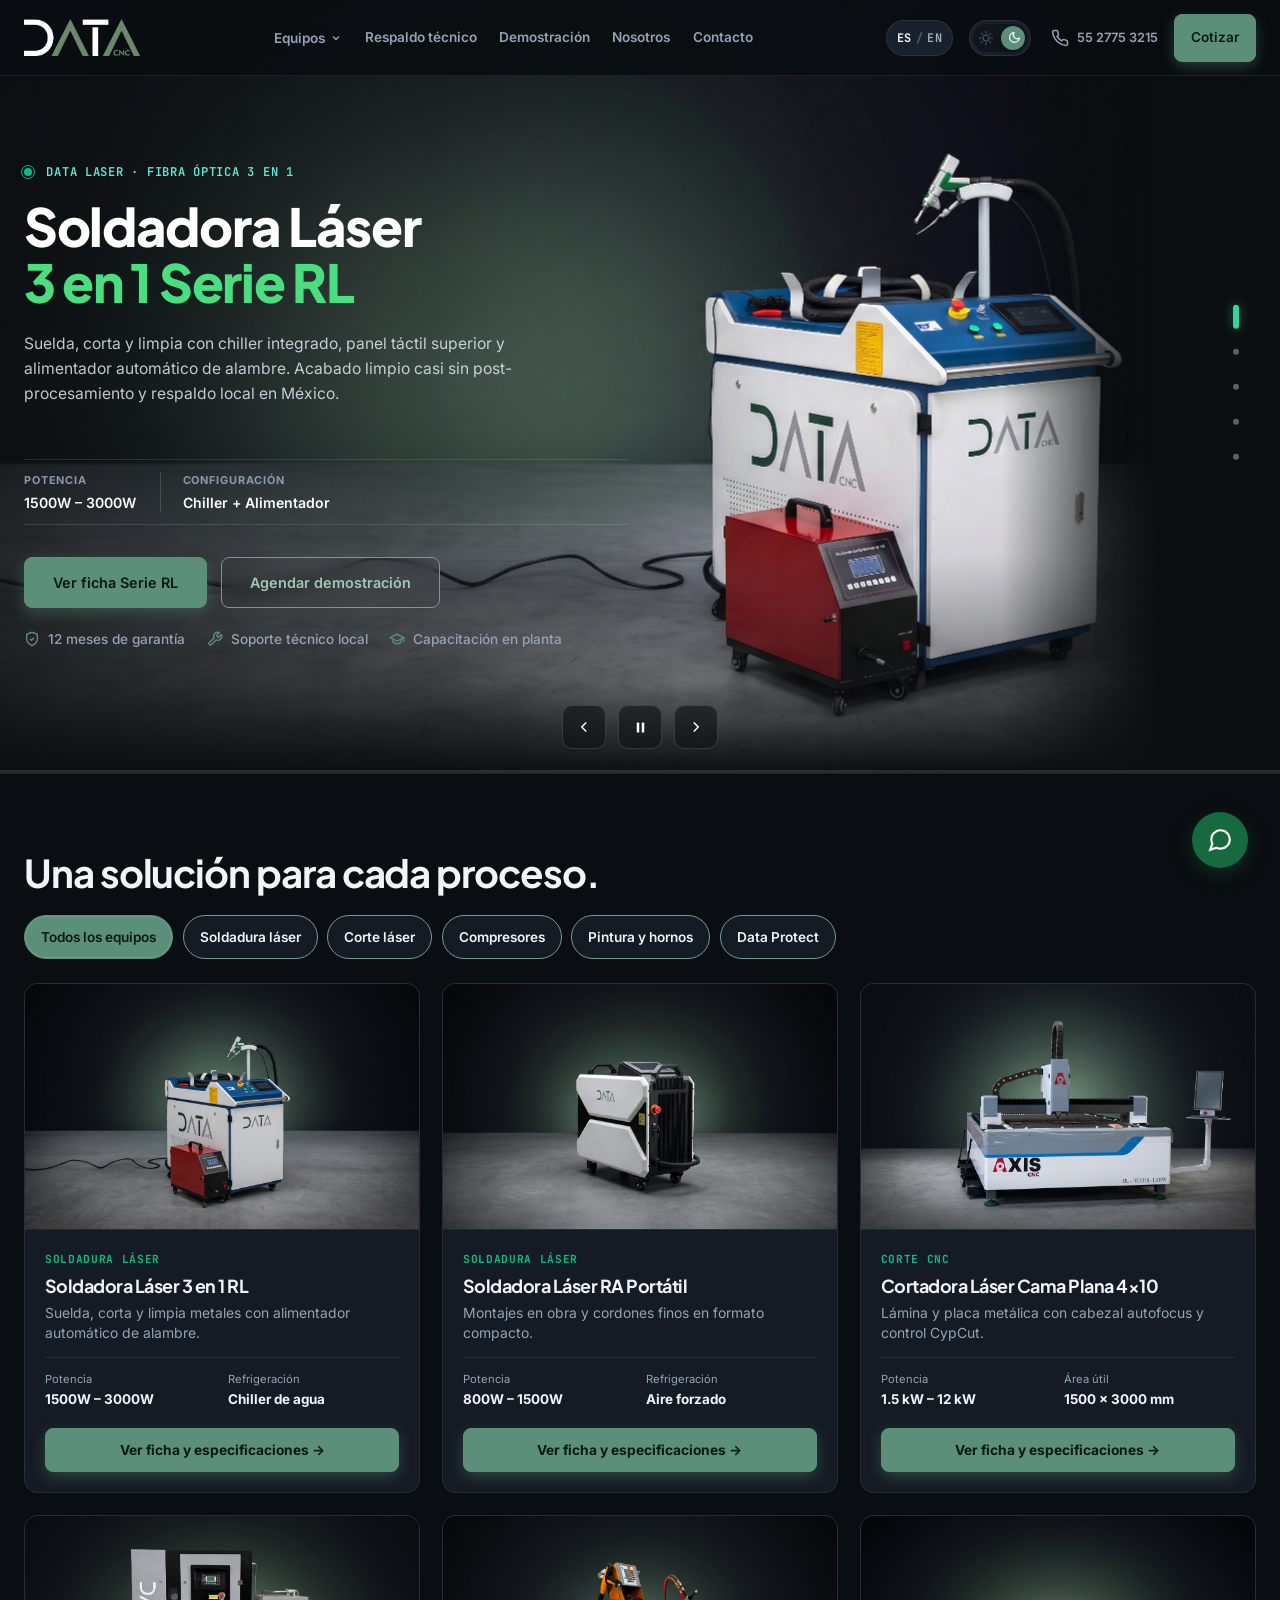
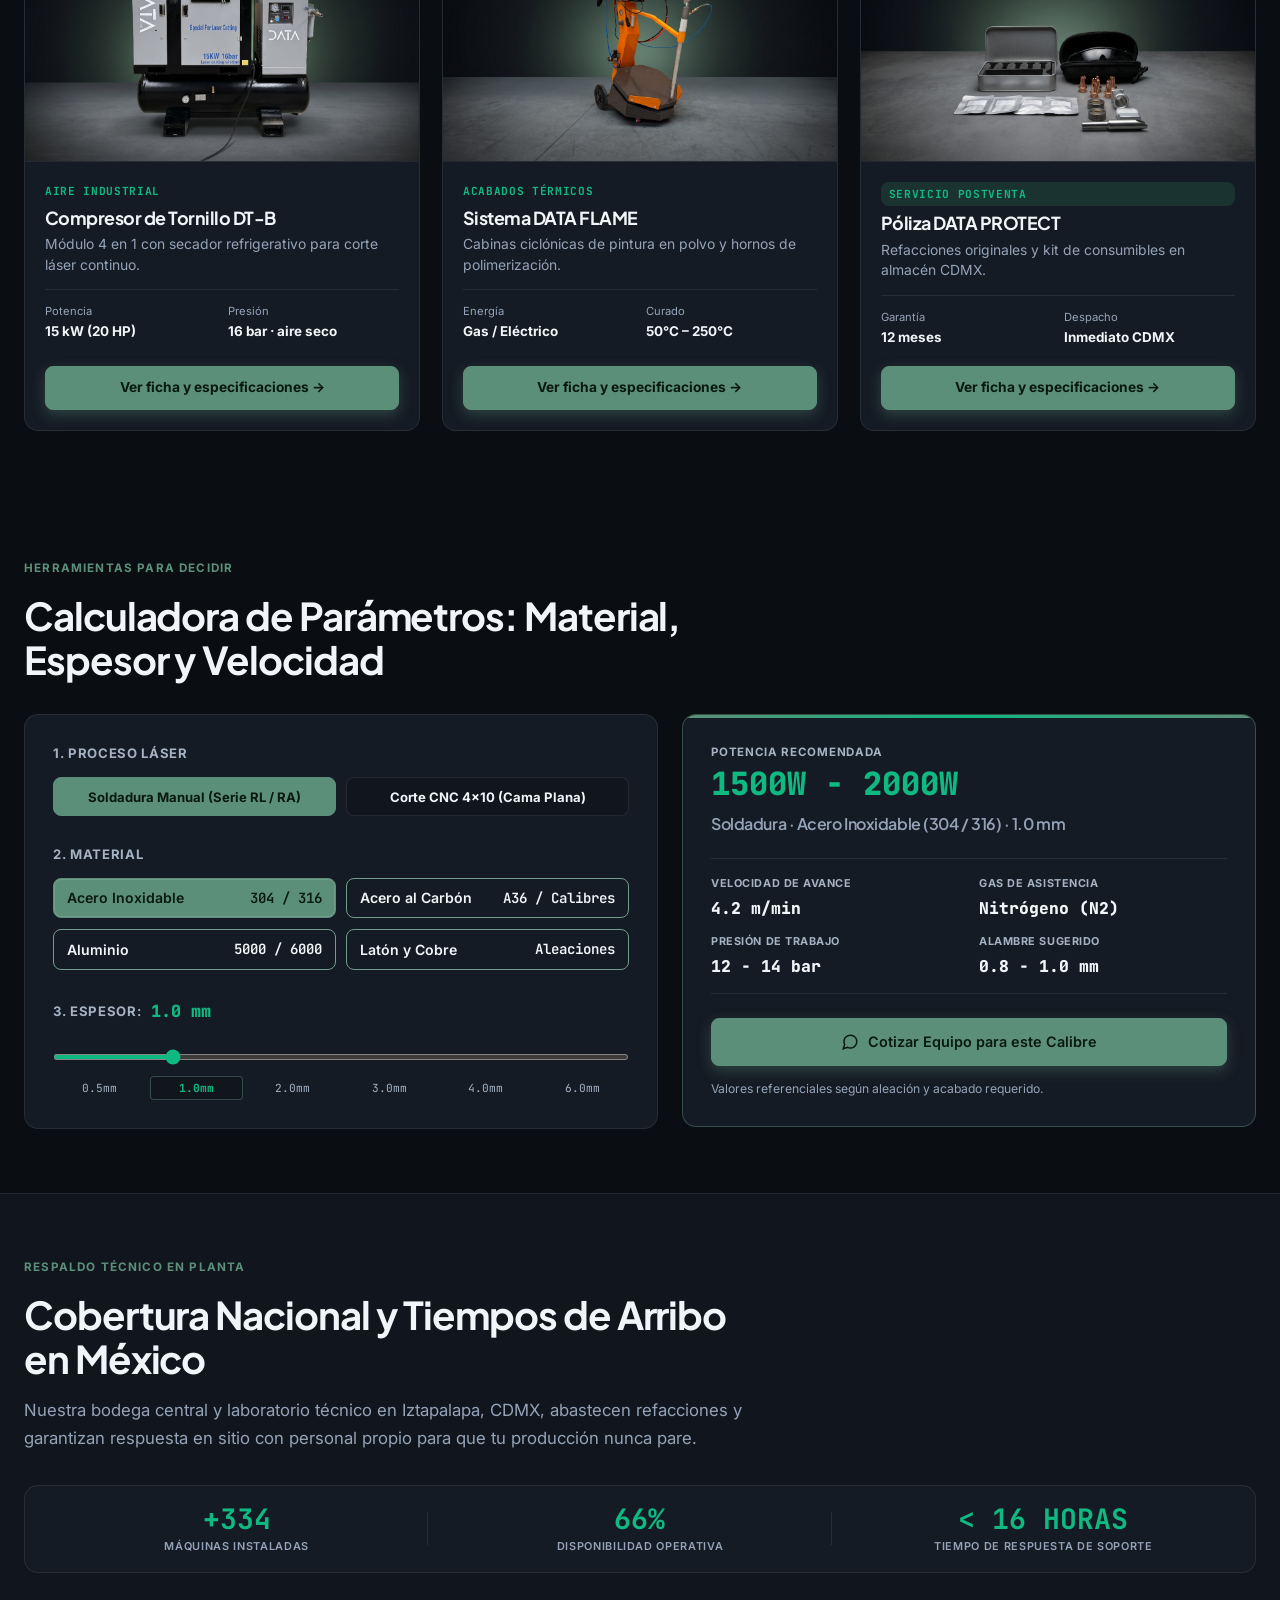
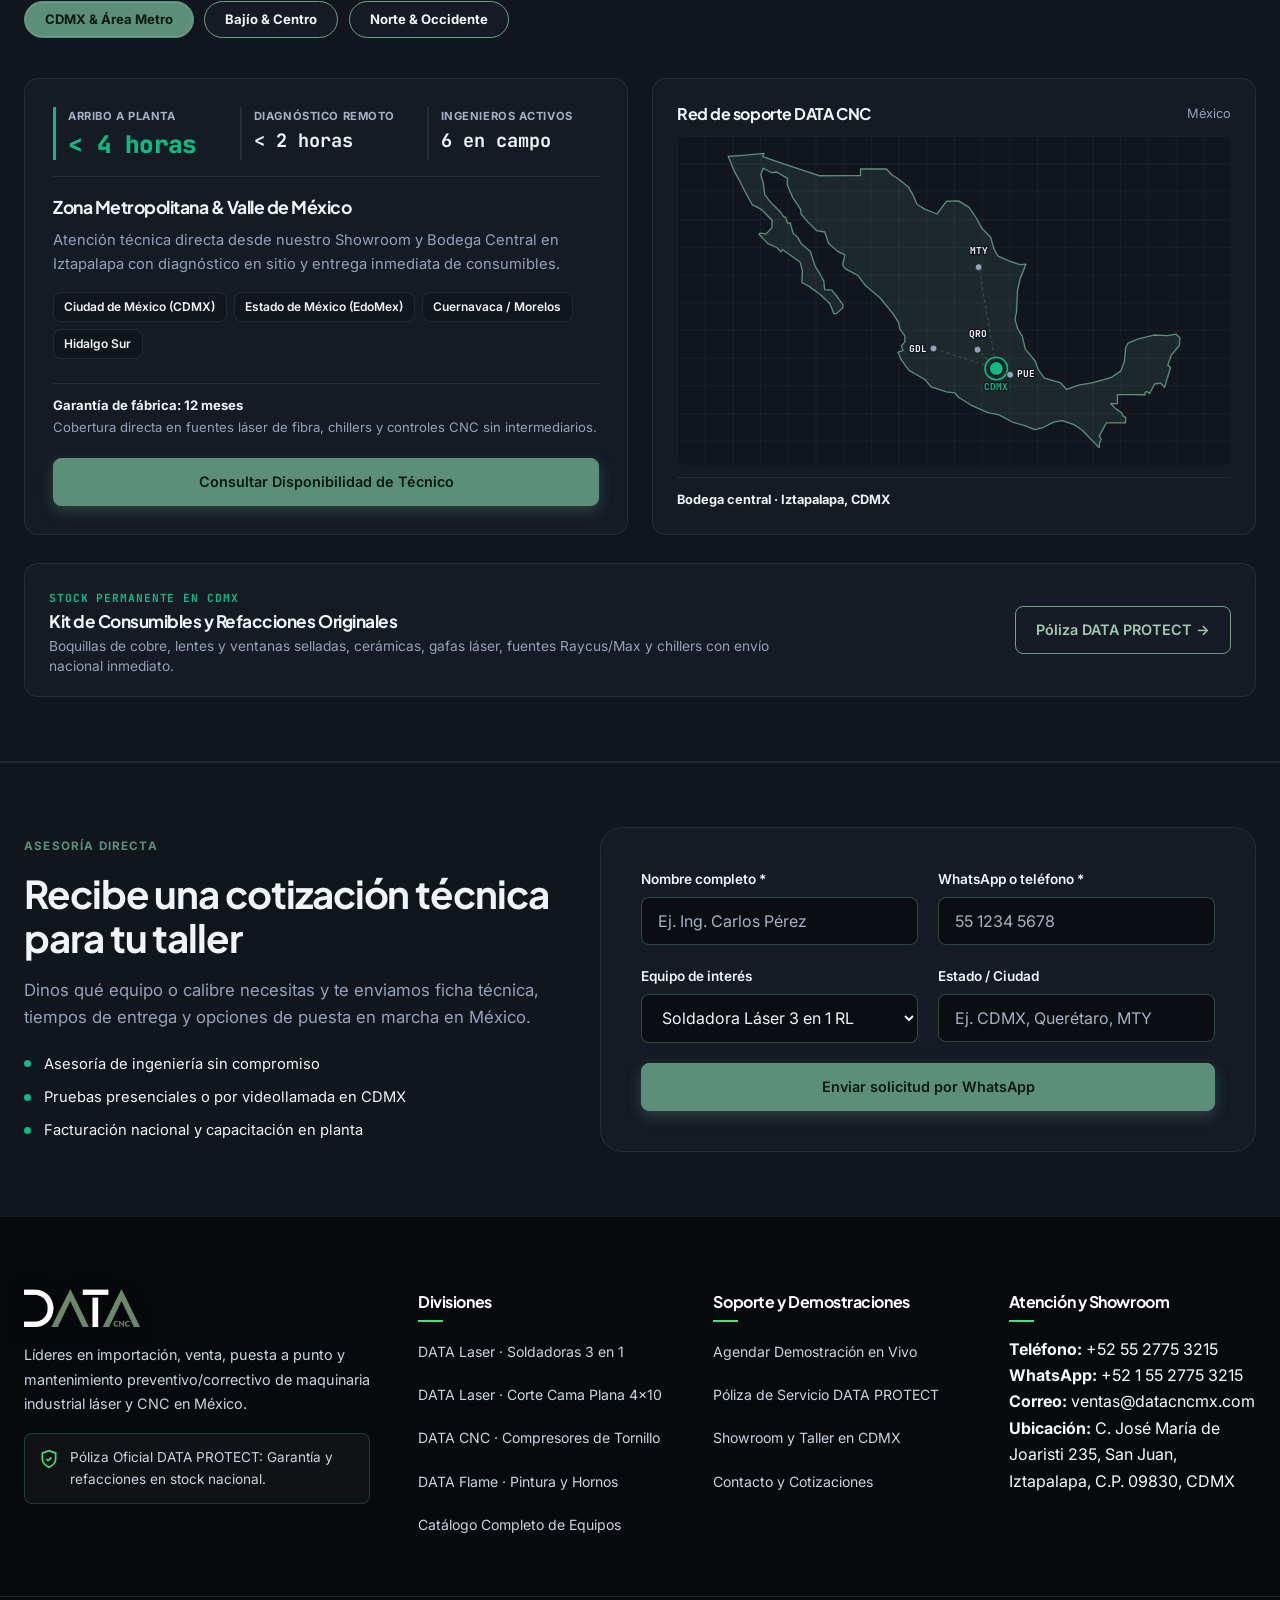
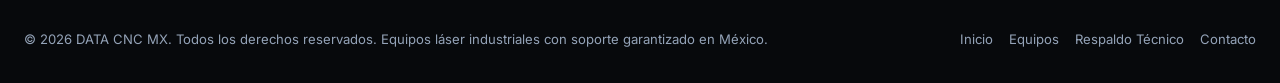
==== commit b15ef009: "chore: bump main.js cache-buster to v=20261126-gal2 so updated product catalog images load immediate" ====
--- a/index.html
+++ b/index.html
@@ -928,7 +928,7 @@
     </div>
   </div>
 
-  <script defer src="js/main.js?v=20261124-uxui-v14"></script>
+  <script defer src="js/main.js?v=20261126-gal2"></script>
 </body>
 
 </html>
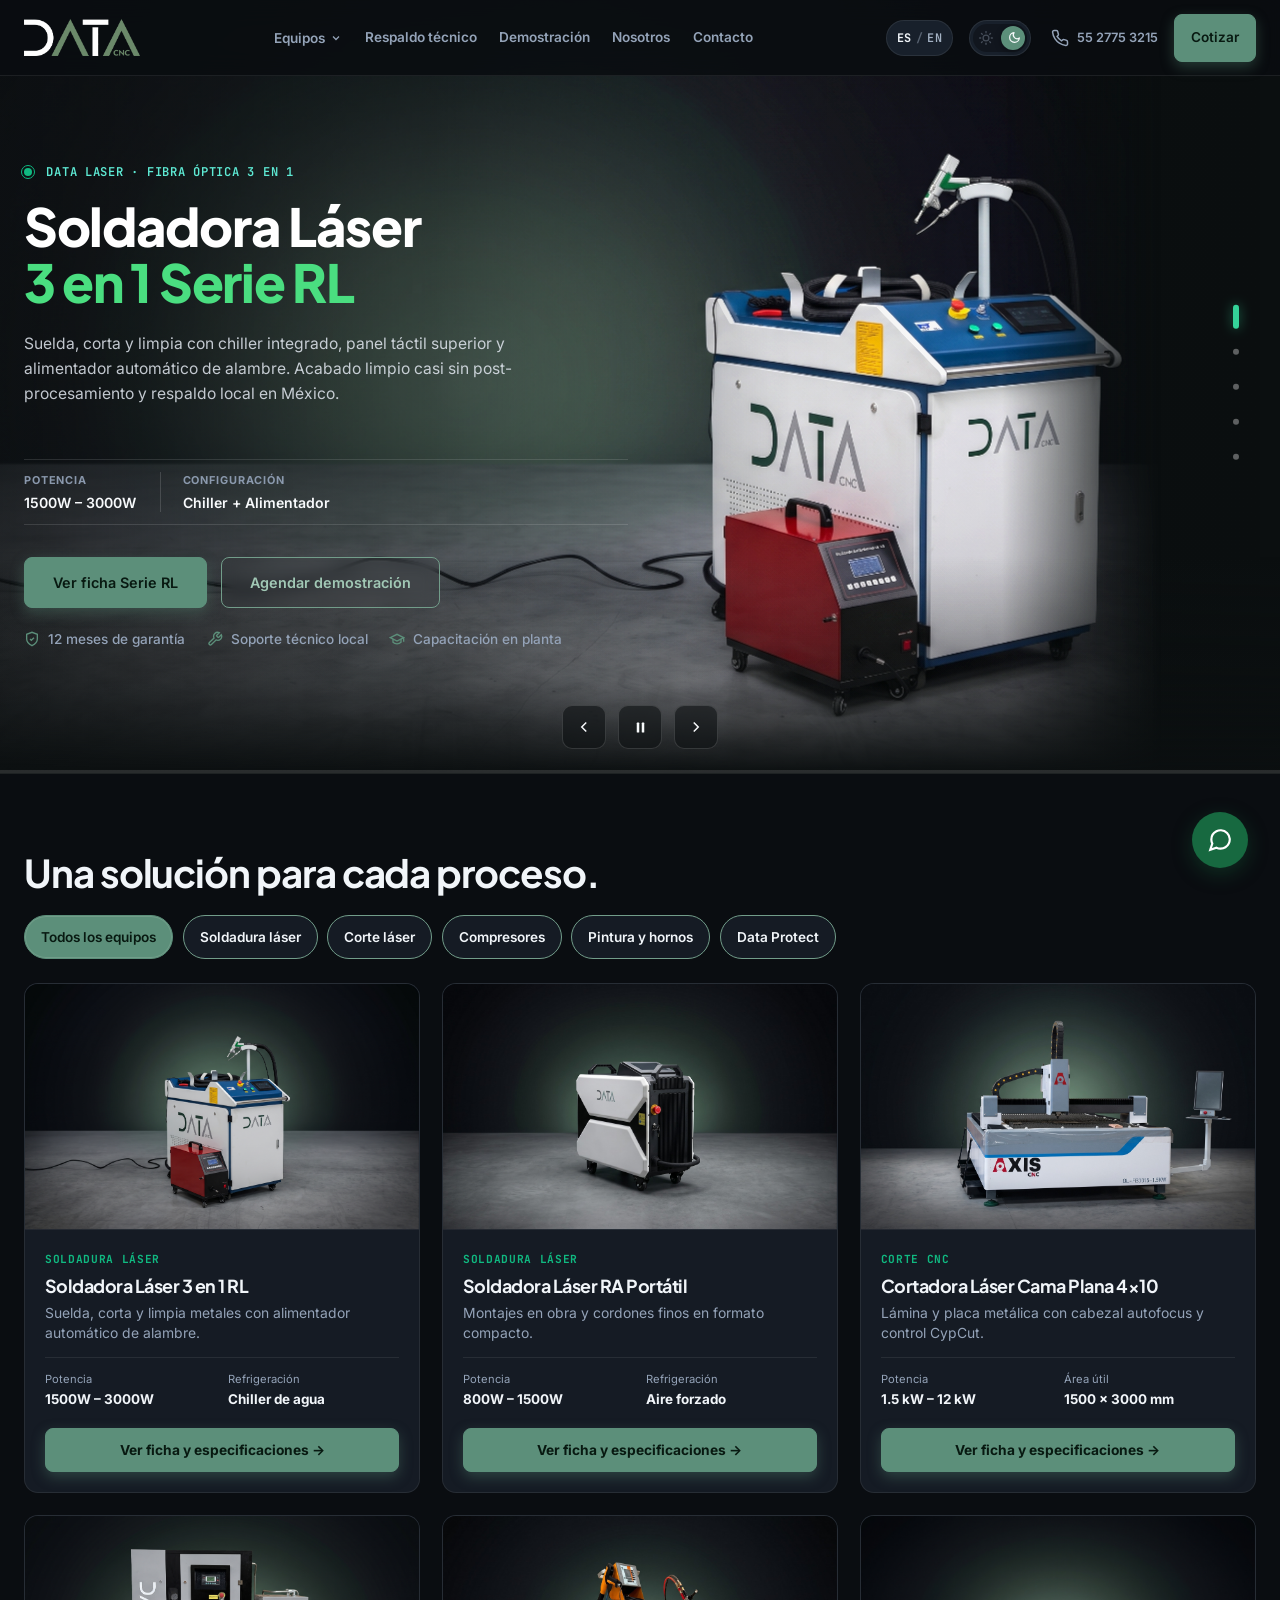
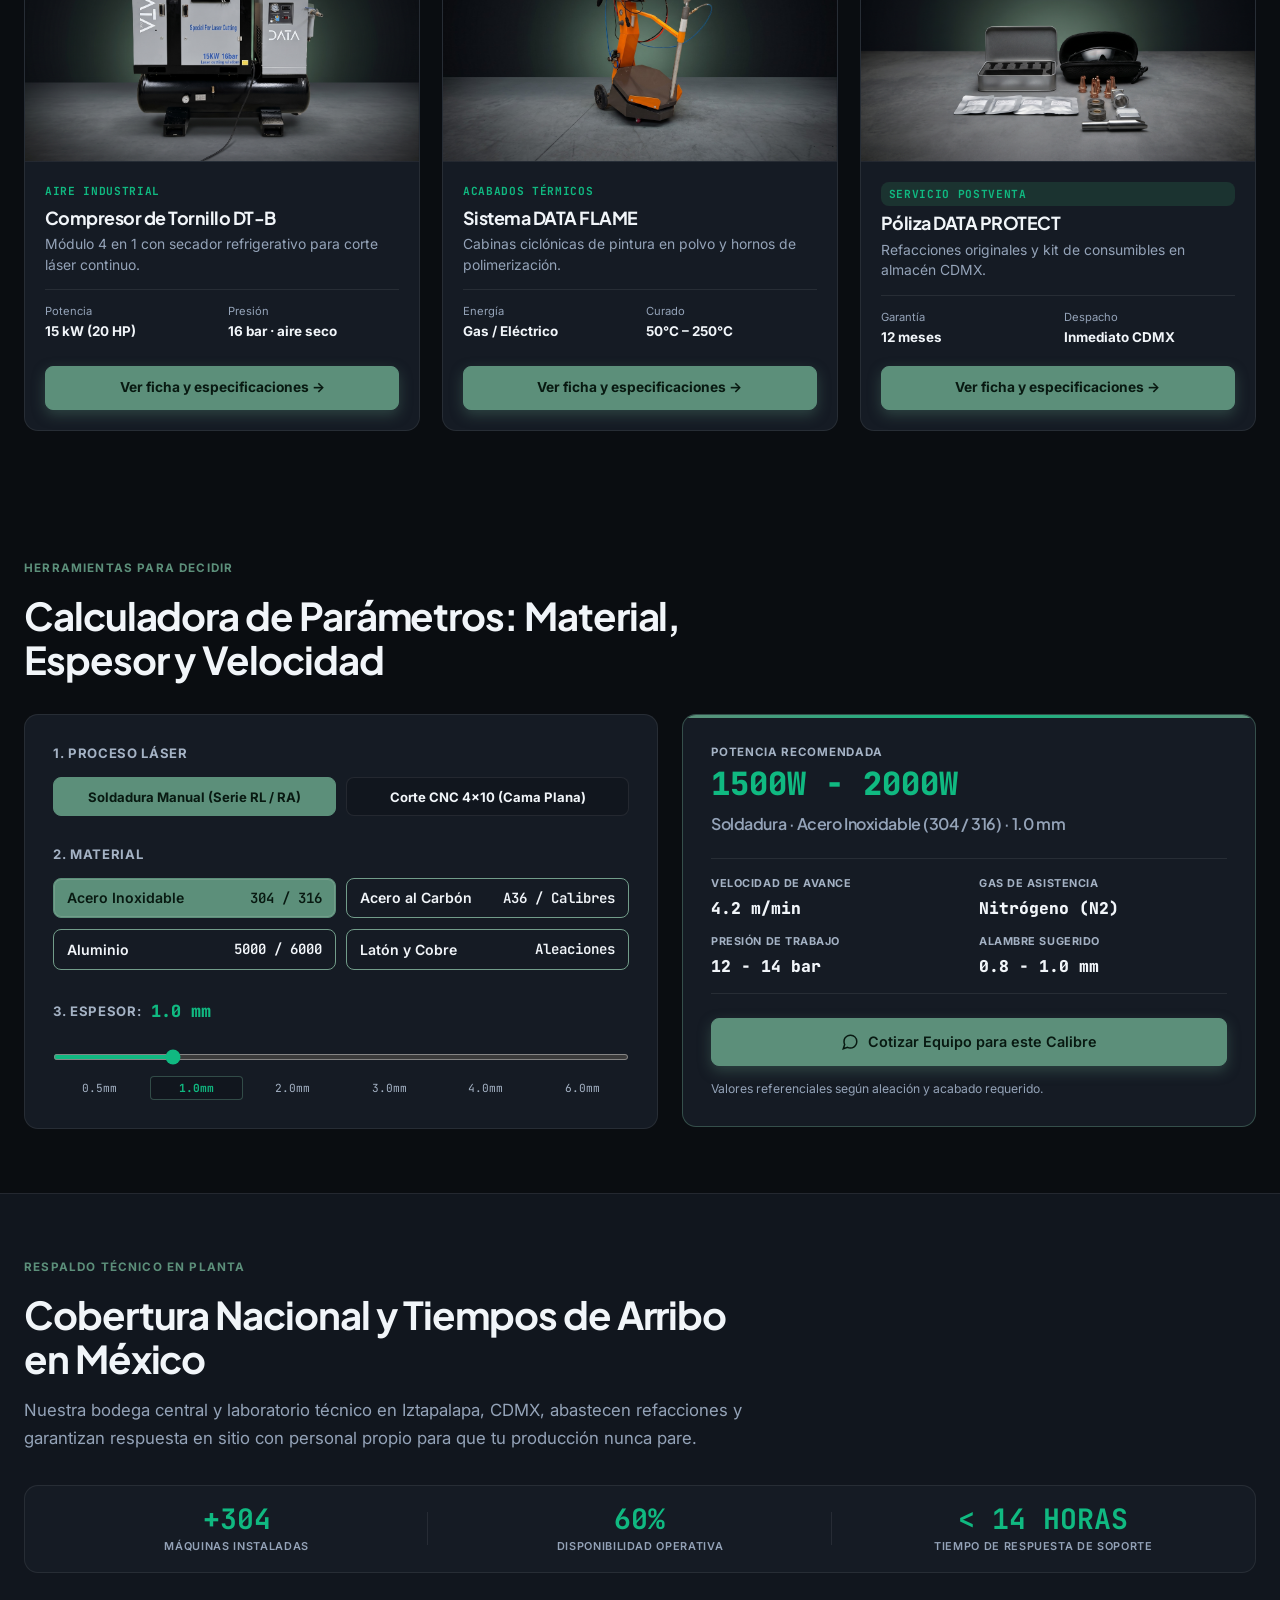
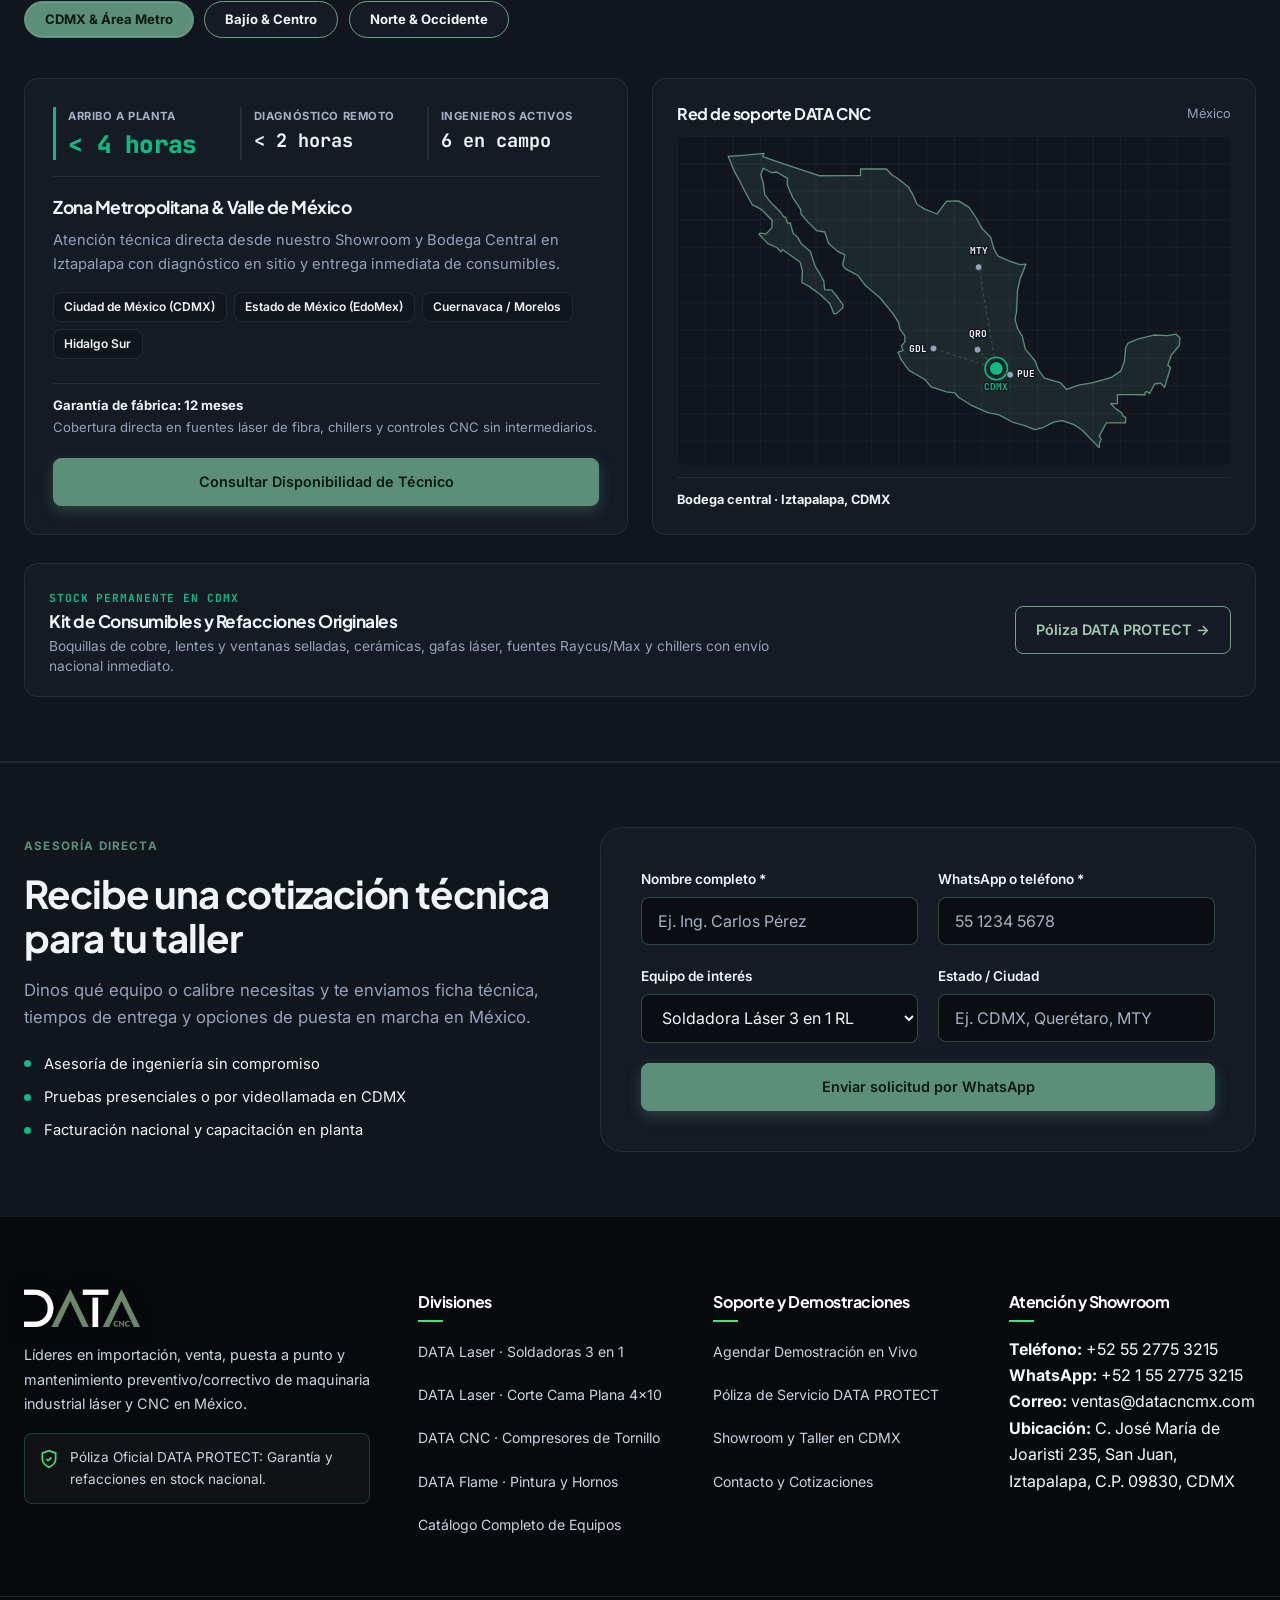
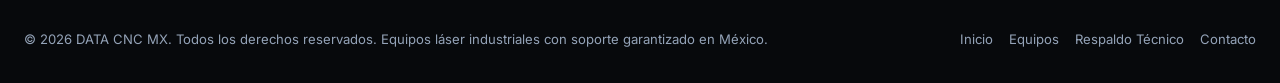
==== commit 05da0827: "fix(mobile): stronger left shift (-52% to -72%) to center equipment on narrow mobile screens and bum" ====
--- a/index.html
+++ b/index.html
@@ -36,7 +36,7 @@
 
   <!-- Estilos CSS y Precarga LCP -->
   <link rel="preload" as="image" href="assets/images/soldadora-rl-studio.jpg" fetchpriority="high">
-  <link rel="stylesheet" href="css/style.css?v=20261124-uxui-v14">
+  <link rel="stylesheet" href="css/style.css?v=20261126-mob2">
   <!-- Marcado Estructurado JSON-LD -->
   <script type="application/ld+json">
   {
--- a/css/style.css
+++ b/css/style.css
@@ -4435,9 +4435,9 @@
     order: 1;
     position: relative;
     width: 100%;
-    height: 38vh;
-    min-height: 220px;
-    max-height: 360px;
+    height: 30vh;
+    min-height: 195px;
+    max-height: 255px;
   }
 
   .hero-slide img {
@@ -4510,9 +4510,14 @@
     display: flex;
     align-items: center;
     justify-content: center;
-    gap: 0.75rem;
-    padding: 0.9rem 1rem 0.25rem;
+    gap: 0.65rem;
+    padding: 0.55rem 1rem 0.2rem;
     z-index: 8;
+  }
+
+  .hero-ctrl-btn {
+    width: 40px;
+    height: 40px;
   }
 
   #hero-autoplay-btn {
@@ -4702,30 +4707,93 @@
     max-width: 100%;
   }
 
+  .hero-eyebrow-row {
+    margin-bottom: 0.45rem;
+  }
+
   #hero-slide-title {
-    font-size: clamp(2rem, 8.2vw, 2.75rem);
+    font-size: clamp(1.65rem, 6.8vw, 2.25rem);
+    min-height: 0;
+    margin-bottom: 0.45rem;
+  }
+
+  #hero-slide-desc {
+    min-height: 0;
+    font-size: 0.88rem;
+    line-height: 1.45;
+    margin-bottom: 0.8rem;
+  }
+
+  .hero-inline-specs {
+    gap: 0.5rem 1rem;
+    padding-block: 0.5rem;
+    margin-bottom: 0.85rem;
+  }
+
+  .hero-showcase-copy .hero-buttons {
+    gap: 0.6rem;
+  }
+
+  .hero-showcase-copy .hero-buttons .btn {
+    min-height: 44px;
+    padding: 0.7rem 1.05rem;
+    font-size: 0.88rem;
   }
 
   .hero-fullbleed-scrim {
     background: linear-gradient(0deg, #0b0f10 0%, rgba(11, 15, 16, 0.45) 36%, transparent 78%);
   }
 
-  .hero-slide--right img,
+  .hero-slide--right img {
+    position: relative;
+    left: -72%;
+    width: 155%;
+    max-width: none;
+    height: 100%;
+    object-fit: cover;
+    object-position: 82% 52%;
+    transform-origin: 82% 52%;
+    -webkit-mask-image: linear-gradient(90deg, transparent 0%, #000 18%, #000 84%, transparent 100%);
+    mask-image: linear-gradient(90deg, transparent 0%, #000 18%, #000 84%, transparent 100%);
+  }
+
   .hero-slide--compressor img {
-    object-position: right center;
-    transform-origin: right center;
+    position: relative;
+    left: -65%;
+    width: 148%;
+    max-width: none;
+    height: 100%;
+    object-fit: cover;
+    object-position: 80% 52%;
+    transform-origin: 80% 52%;
+    -webkit-mask-image: linear-gradient(90deg, transparent 0%, #000 16%, #000 86%, transparent 100%);
+    mask-image: linear-gradient(90deg, transparent 0%, #000 16%, #000 86%, transparent 100%);
   }
 
   .hero-slide--cutter img {
-    object-position: 68% center;
-    transform-origin: 68% center;
+    position: relative;
+    left: -52%;
+    width: 140%;
+    max-width: none;
+    height: 100%;
+    object-fit: cover;
+    object-position: 74% 52%;
+    transform-origin: 74% 52%;
+    -webkit-mask-image: linear-gradient(90deg, transparent 0%, #000 14%, #000 88%, transparent 100%);
+    mask-image: linear-gradient(90deg, transparent 0%, #000 14%, #000 88%, transparent 100%);
   }
 
   .hero-slide--rl img {
-    left: 0;
-    object-position: 88% 56%;
-    -webkit-mask-image: none;
-    mask-image: none;
+    position: relative;
+    left: -72%;
+    width: 155%;
+    max-width: none;
+    height: 100%;
+    object-fit: cover;
+    object-position: 82% 54%;
+    transform-origin: 82% 54%;
+    -webkit-mask-image: linear-gradient(90deg, transparent 0%, #000 18%, #000 84%, transparent 100%);
+    mask-image: linear-gradient(90deg, transparent 0%, #000 18%, #000 84%, transparent 100%);
   }
 }
 
